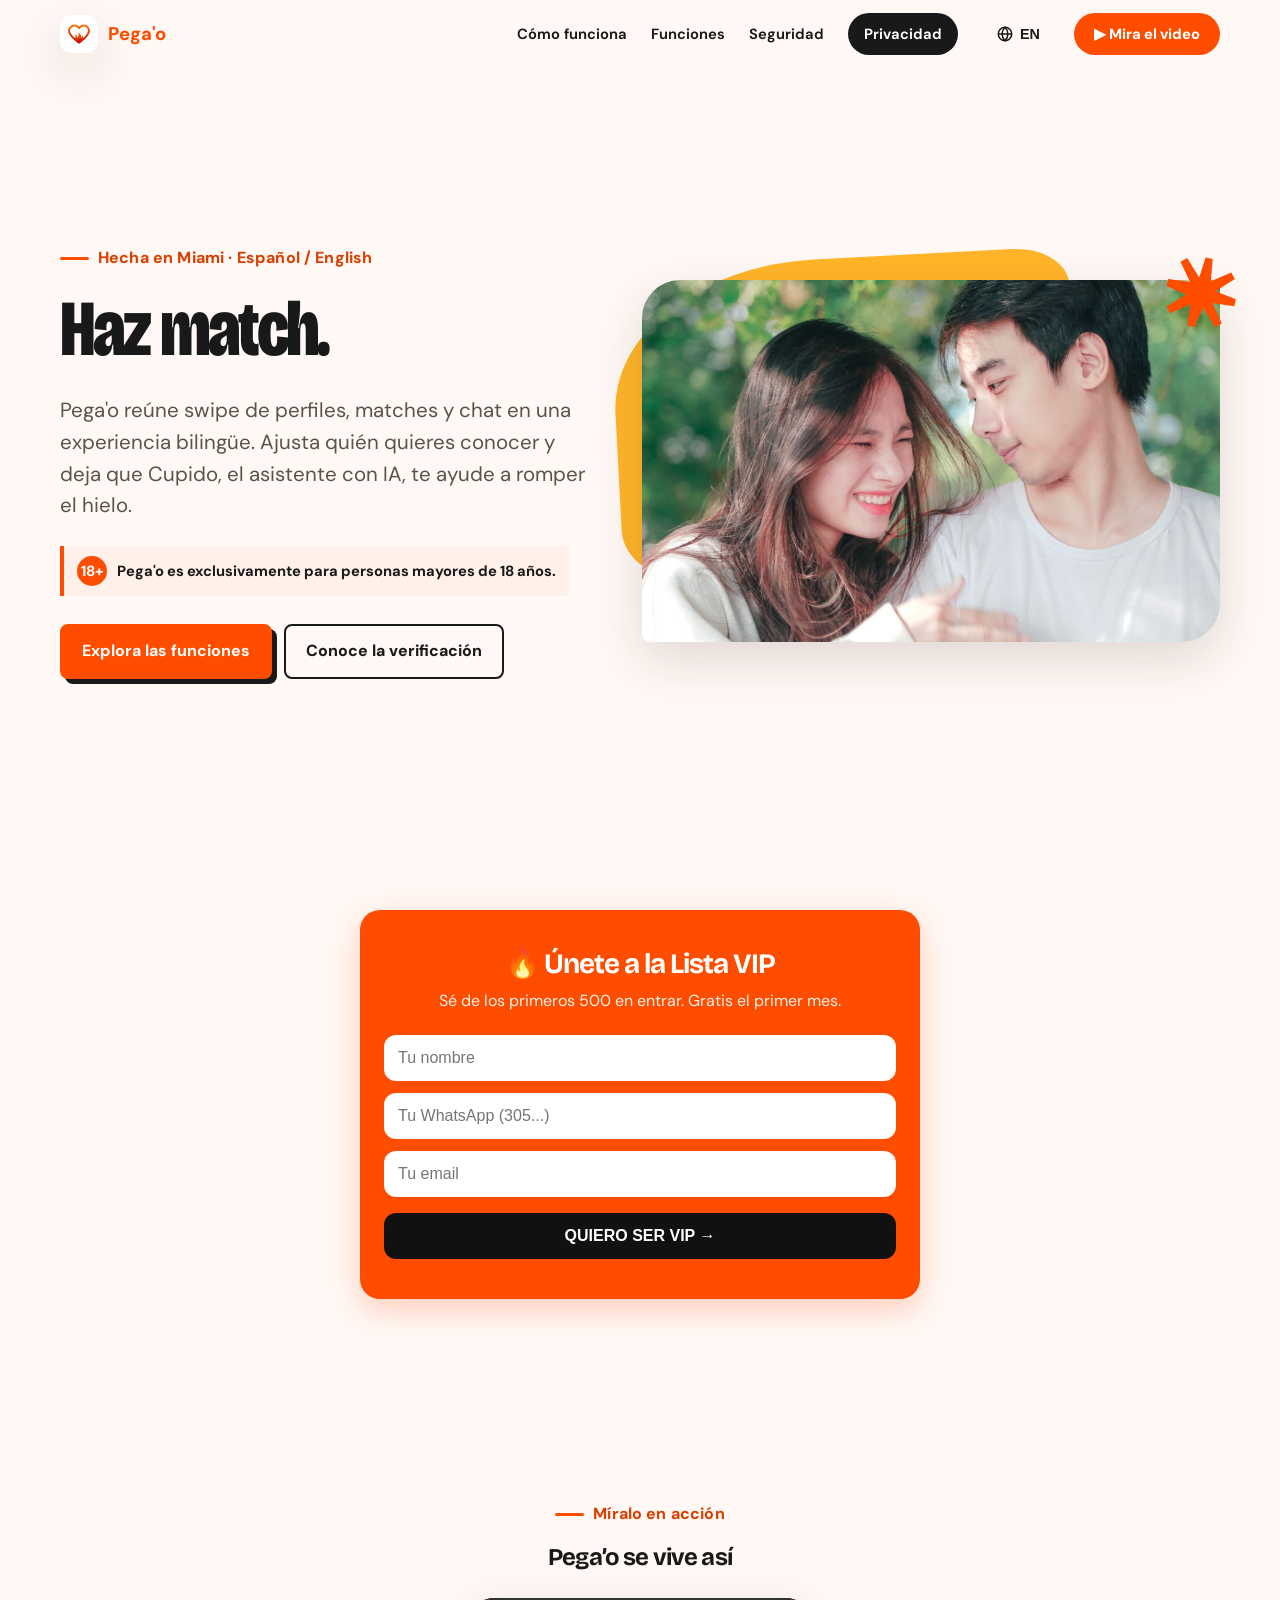
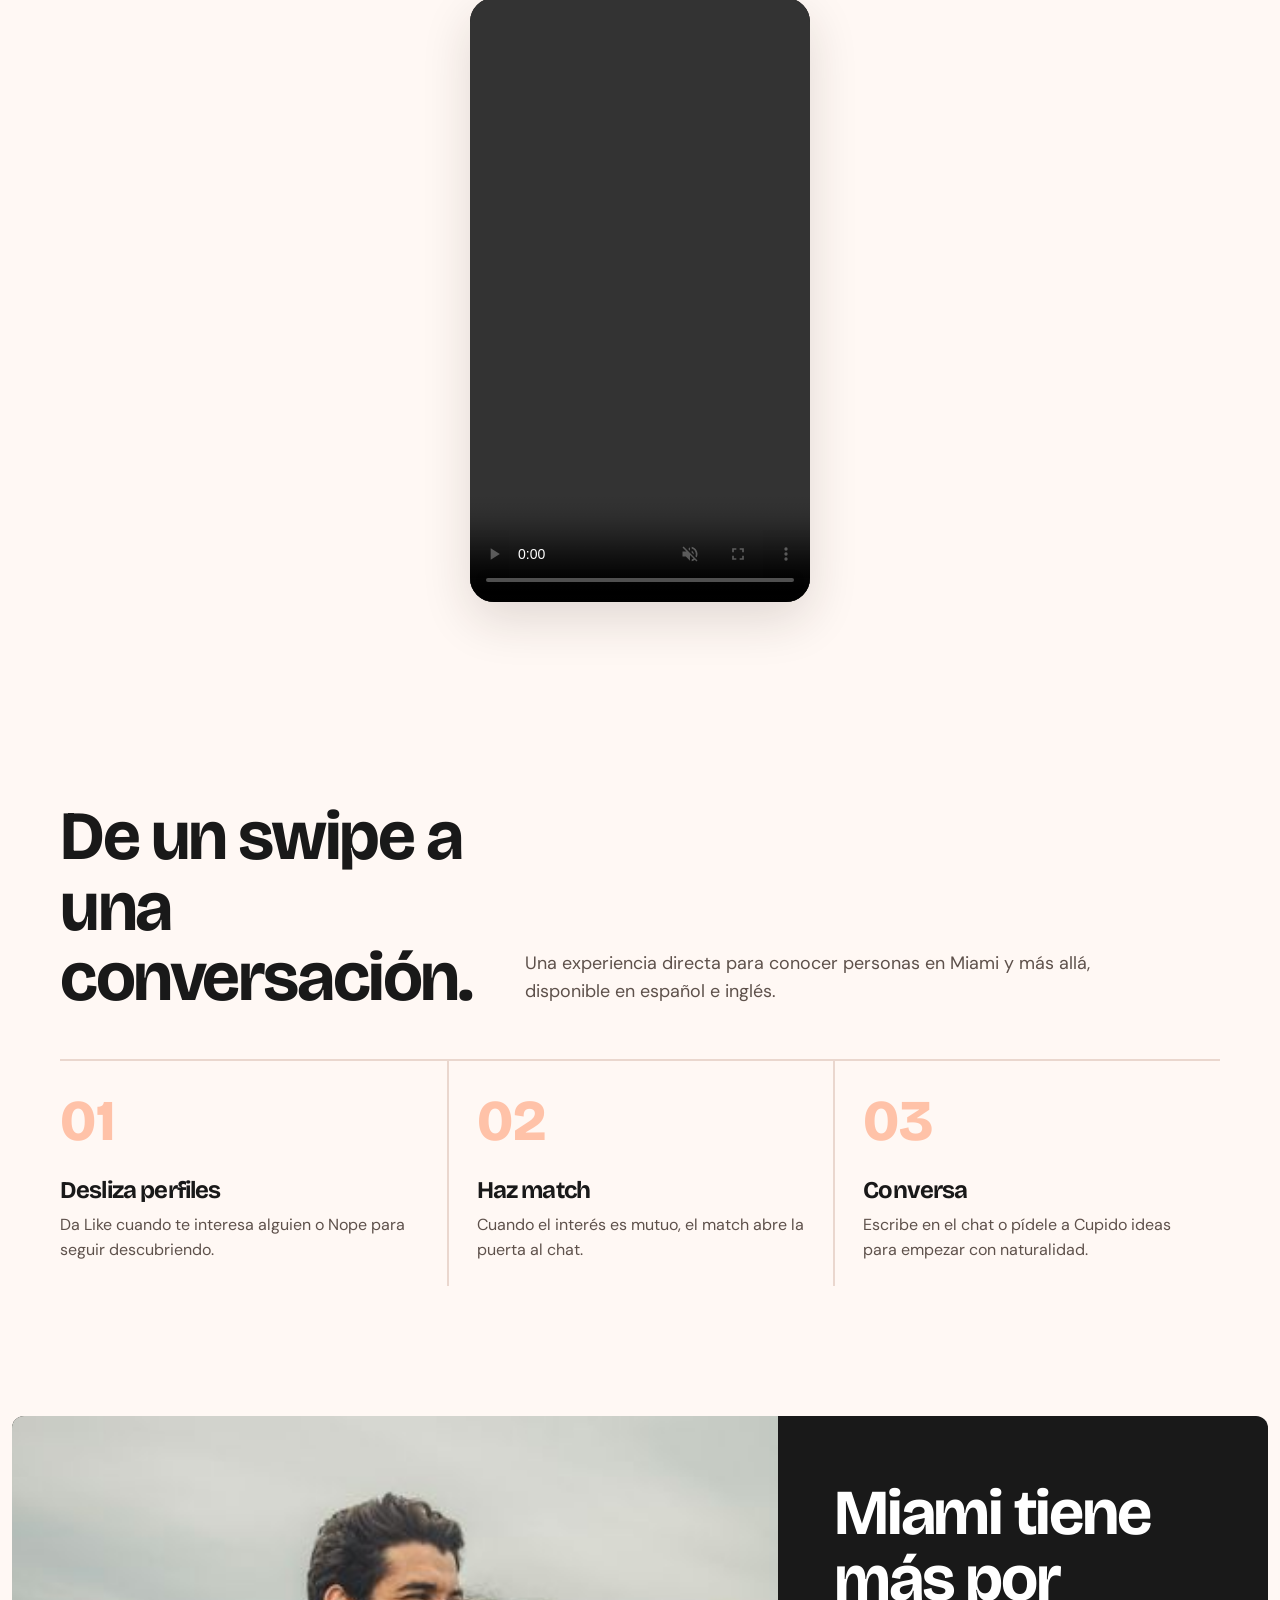
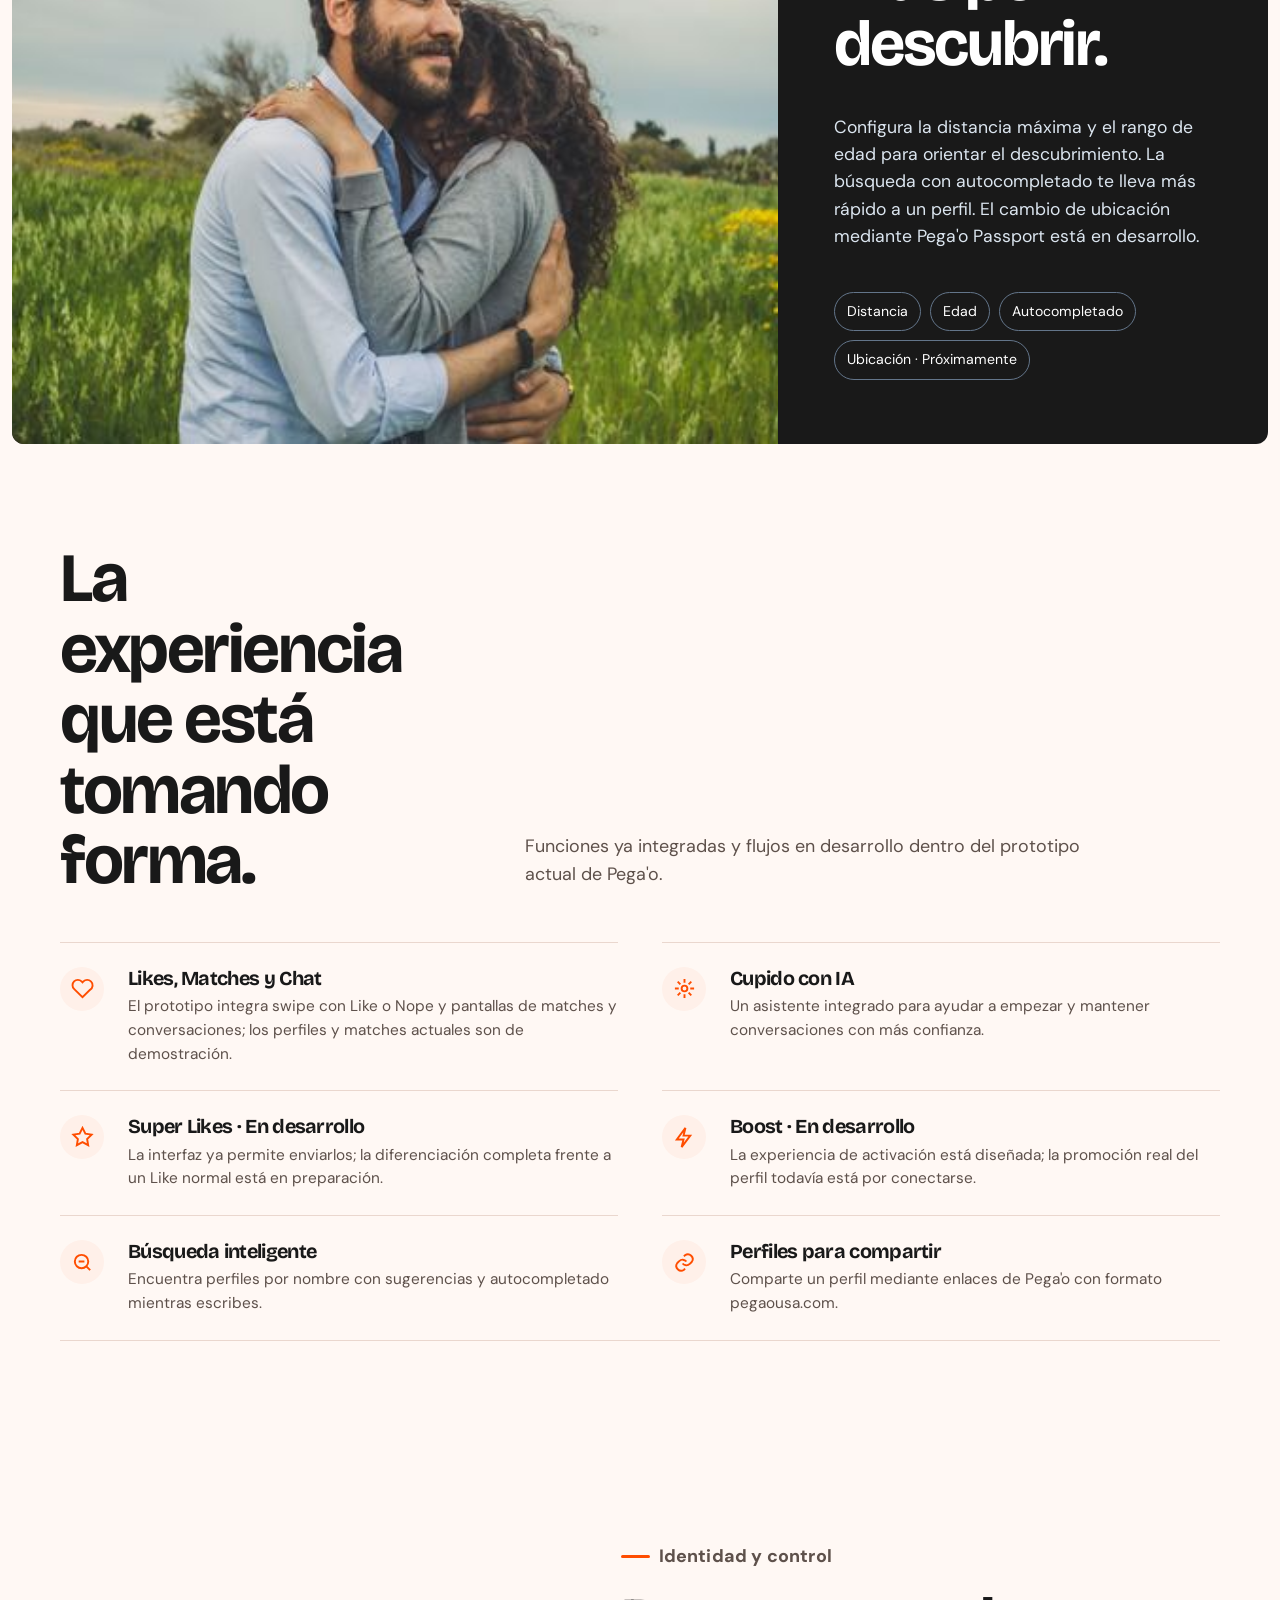
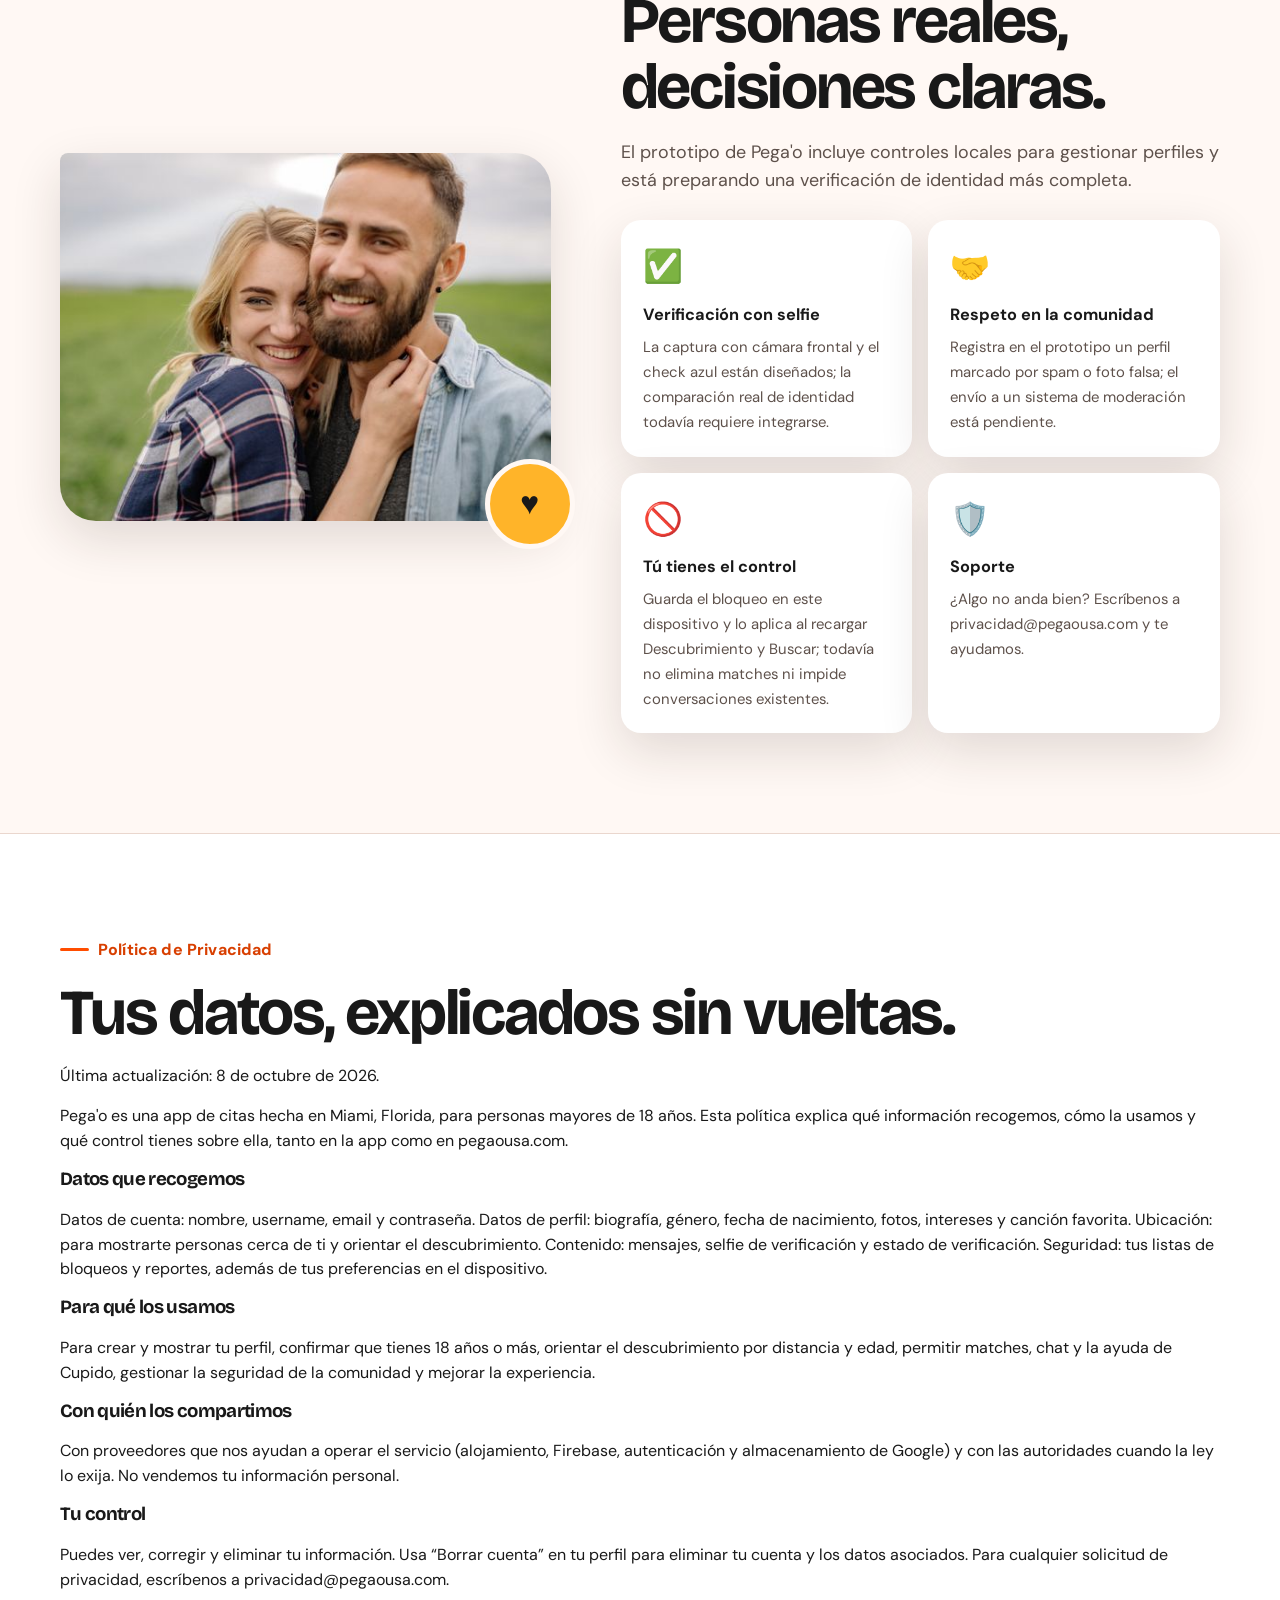
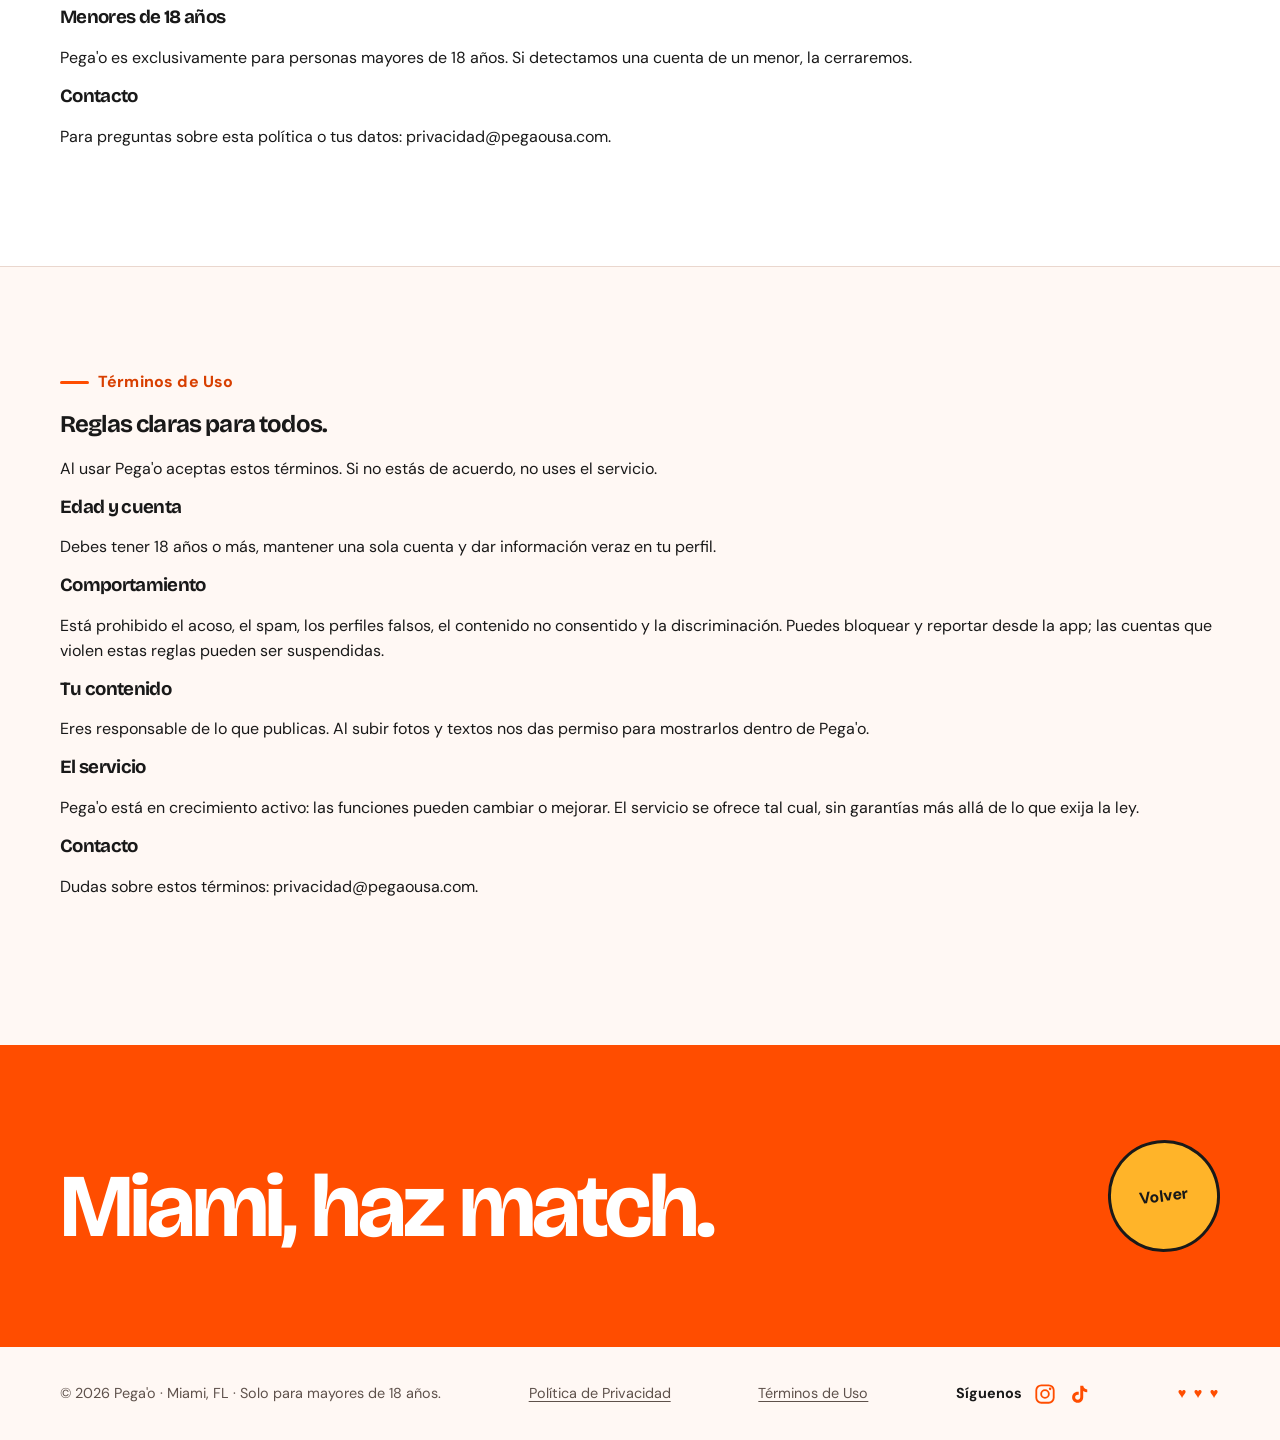
==== index.html @ d7c7a283 "Add files via upload" ====
<!doctype html>
<html lang="es">
<head>
  <meta charset="utf-8" />
  <meta name="viewport" content="width=device-width, initial-scale=1, viewport-fit=cover" />
  <meta name="color-scheme" content="light dark" />
  <meta name="theme-color" content="#FF4D00" />
  <link rel="icon" href="data:," />
  <title>Pega'o — Conecta en Miami</title>
  <link rel="preconnect" href="https://fonts.googleapis.com">
  <link rel="preconnect" href="https://fonts.gstatic.com" crossorigin>
  <link href="https://fonts.googleapis.com/css2?family=Bricolage+Grotesque:opsz,wdth,wght@12..96,75..100,400..800&family=DM+Sans:opsz,wght@9..40,400..700&display=swap" rel="stylesheet">
  <style>
    :root {
      color-scheme: light dark;
      --bg: #fff8f4;
      --surface: #ffffff;
      --ink: #191919;
      --muted: #5e514b;
      --coral: #FF4D00;
      --coral-dark: #d83f00;
      --rose: #ffc2a8;
      --sun: #ffb429;
      --navy: #191919;
      --line: #ead7ce;
      --soft-orange: #fff0e9;
      --blue: #2378e8;
      --shadow: 0 18px 50px rgba(42, 28, 20, .14);
    }
    @media (prefers-color-scheme: dark) {
      :root {
        --bg: #16110f;
        --surface: #211a17;
        --ink: #fff8f4;
        --muted: #d6c3ba;
        --coral: #ff5c16;
        --coral-dark: #ff824d;
        --rose: #7b3c24;
        --sun: #ffc04b;
        --navy: #0e0b0a;
        --line: #49362f;
        --soft-orange: #2b1b15;
        --blue: #63a5ff;
        --shadow: 0 18px 50px rgba(0, 0, 0, .38);
      }
    }
    * { box-sizing: border-box; }
    html { scroll-behavior: smooth; }
    body {
      margin: 0;
      overflow-x: hidden;
      background: var(--bg);
      color: var(--ink);
      font-family: "DM Sans", sans-serif;
      line-height: 1.55;
    }
    a { color: inherit; }
    button, a { -webkit-tap-highlight-color: transparent; }
    .wrap { width: min(1160px, calc(100% - 40px)); margin-inline: auto; }
    .topbar {
      display: flex;
      justify-content: flex-end;
      align-items: center;
      min-height: 68px;
      gap: 24px;
      font-size: .92rem;
      font-weight: 650;
    }
    .topbar a { text-decoration: none; }
    .topbar a:hover { color: var(--coral); }
    .nav-cta { padding: 10px 16px; background: var(--navy); color: white !important; border-radius: 999px; }
    .hero {
      display: grid;
      grid-template-columns: minmax(0, .96fr) minmax(0, 1.04fr);
      gap: 48px;
      align-items: center;
      min-height: calc(100vh - 68px);
      padding: 42px 0 88px;
    }
    .hero-copy { position: relative; z-index: 2; }
    .kicker {
      display: inline-flex;
      align-items: center;
      gap: 9px;
      color: var(--coral-dark);
      font-weight: 750;
      letter-spacing: .01em;
      margin: 0 0 18px;
    }
    .kicker::before { content: ""; width: 29px; height: 3px; border-radius: 3px; background: var(--coral); }
    h1, h2, h3 { font-family: "Bricolage Grotesque", sans-serif; letter-spacing: -.035em; line-height: 1.02; margin-top: 0; }
    h1 { font-size: clamp(3.2rem, 6.2vw, 5.9rem); max-width: 760px; margin-bottom: 25px; font-weight: 800; font-stretch: 75%; }
    h1 span { color: var(--coral); position: relative; white-space: nowrap; }
    h1 span::after { content: ""; position: absolute; left: 2%; right: 2%; bottom: -.05em; height: .12em; background: var(--sun); transform: rotate(-2deg); z-index: -1; }
    .lead { font-size: clamp(1.08rem, 1.8vw, 1.28rem); color: var(--muted); max-width: 570px; margin: 0 0 24px; }
    .age-note { display: inline-flex; align-items: center; gap: 10px; margin: 0 0 28px; padding: 10px 13px; background: var(--soft-orange); border-left: 4px solid var(--coral); font-weight: 700; font-size: .92rem; }
    .age-mark { display: grid; place-items: center; width: 30px; height: 30px; flex: 0 0 auto; border-radius: 50%; background: var(--coral); color: #fff; font-weight: 800; }
    .actions { display: flex; flex-wrap: wrap; gap: 12px; align-items: center; }
    .button {
      min-height: 50px;
      display: inline-flex;
      align-items: center;
      justify-content: center;
      gap: 10px;
      padding: 13px 20px;
      border-radius: 8px;
      font-weight: 750;
      text-decoration: none;
      border: 2px solid var(--ink);
      transition: transform .18s ease, background-color .18s ease;
    }
    .button.primary { background: var(--coral); color: #fff; border-color: var(--coral); box-shadow: 5px 5px 0 var(--ink); }
    .button.secondary { background: transparent; }
    .button:hover { transform: translate(-2px, -2px); }
    .hero-art { position: relative; }
    .hero-art::before { content: ""; position: absolute; inset: -22px 25% 18% -26px; background: var(--sun); border-radius: 45% 12% 42% 18%; transform: rotate(-3deg); }
    .hero-art img { position: relative; width: 100%; aspect-ratio: 16/10; object-fit: cover; display: block; border-radius: 38px 8px 38px 8px; box-shadow: var(--shadow); }
    .spark { position: absolute; z-index: 3; width: 72px; height: 72px; right: -18px; top: -24px; color: var(--coral); transform: rotate(12deg); }
    .section { padding: 100px 0; }
    .section-head { display: grid; grid-template-columns: .75fr 1.25fr; gap: 48px; margin-bottom: 45px; align-items: end; }
    .section-head h2 { font-size: clamp(2.5rem, 5.4vw, 5.1rem); margin: 0; }
    .section-head p { color: var(--muted); max-width: 580px; font-size: 1.12rem; margin: 0 0 8px; }
    .steps { display: grid; grid-template-columns: repeat(3, 1fr); border-top: 2px solid var(--line); }
    .step { padding: 32px 28px 24px 0; position: relative; }
    .step + .step { border-left: 2px solid var(--line); padding-left: 28px; }
    .num { font: 800 3.6rem/1 "Bricolage Grotesque", sans-serif; color: var(--rose); display: block; margin-bottom: 28px; }
    .step h3 { font-size: 1.5rem; margin-bottom: 10px; }
    .step p { color: var(--muted); margin: 0; }
    .feature-list { display: grid; grid-template-columns: repeat(2, 1fr); gap: 0 44px; border-bottom: 1px solid var(--line); }
    .feature { display: grid; grid-template-columns: 52px 1fr; gap: 16px; padding: 24px 0; border-top: 1px solid var(--line); }
    .feature-icon { width: 44px; height: 44px; display: grid; place-items: center; border-radius: 50%; background: var(--soft-orange); color: var(--coral); }
    .feature-icon svg { width: 23px; height: 23px; }
    .feature h3 { font-size: 1.24rem; margin: 2px 0 6px; }
    .feature p { color: var(--muted); margin: 0; font-size: .96rem; }
    .picture-break { width: min(1280px, calc(100% - 24px)); margin: 30px auto 0; display: grid; grid-template-columns: 1.22fr .78fr; min-height: 520px; background: var(--navy); color: #fff; border-radius: 12px; overflow: hidden; }
    .picture-break img { width: 100%; height: 100%; min-height: 520px; object-fit: cover; }
    .picture-copy { padding: 64px 56px; display: flex; flex-direction: column; justify-content: center; }
    .picture-copy h2 { font-size: clamp(2.6rem, 5vw, 4.8rem); margin-bottom: 20px; }
    .picture-copy p { color: #dbe5ef; font-size: 1.1rem; }
    .pill-row { display: flex; flex-wrap: wrap; gap: 9px; margin-top: 24px; }
    .pill { padding: 8px 12px; border: 1px solid #63758a; border-radius: 999px; font-size: .88rem; }
    .safe-grid { display: grid; grid-template-columns: .9fr 1.1fr; gap: 70px; align-items: center; }
    .safe-image { position: relative; }
    .safe-image img { display: block; width: 100%; aspect-ratio: 4/3; object-fit: cover; border-radius: 8px 36px 8px 36px; box-shadow: var(--shadow); }
    .safe-image::after { content: "♥"; position: absolute; right: -24px; bottom: -28px; width: 80px; height: 80px; display: grid; place-items: center; border-radius: 50%; background: var(--sun); color: var(--navy); font-size: 2rem; border: 5px solid var(--bg); }
    .safe-copy h2 { font-size: clamp(2.5rem, 5vw, 4.8rem); margin-bottom: 20px; }
    .safe-copy > p { color: var(--muted); font-size: 1.12rem; }
    .principles { margin-top: 28px; }
    .principle { display: grid; grid-template-columns: 42px 1fr; gap: 14px; padding: 17px 0; border-top: 1px solid var(--line); }
    .principle svg { width: 28px; color: var(--coral); }
    .principle strong { display: block; margin-bottom: 3px; }
    .principle span { color: var(--muted); font-size: .95rem; }
    .privacy { background: var(--surface); border-top: 1px solid var(--line); border-bottom: 1px solid var(--line); }
    .privacy-layout { display: grid; grid-template-columns: .72fr 1.28fr; gap: 64px; align-items: start; }
    .privacy h2 { font-size: clamp(2.5rem, 5vw, 4.8rem); margin-bottom: 18px; }
    .privacy-intro { color: var(--muted); font-size: 1.08rem; margin: 0; }
    .privacy-points { display: grid; gap: 0; }
    .privacy-point { padding: 22px 0; border-top: 1px solid var(--line); }
    .privacy-point:first-child { border-top: 0; padding-top: 4px; }
    .privacy-point h3 { font-size: 1.2rem; margin-bottom: 7px; }
    .privacy-point p { color: var(--muted); margin: 0; }
    .privacy-contact { display: inline-block; margin-top: 8px; color: var(--coral-dark); font-weight: 750; }
    .manifesto { background: var(--coral); color: #fff; padding: 95px 0; margin-top: 30px; }
    .manifesto-inner { display: grid; grid-template-columns: 1fr auto; gap: 40px; align-items: end; }
    .manifesto h2 { font-size: clamp(3rem, 7vw, 7rem); max-width: 920px; margin: 0; }
    .round-link { width: 112px; height: 112px; border-radius: 50%; display: grid; place-items: center; background: var(--sun); color: var(--navy); text-decoration: none; font-weight: 800; text-align: center; transform: rotate(-7deg); border: 3px solid var(--navy); transition: transform .2s ease; }
    .round-link:hover { transform: rotate(0deg); }
    footer { padding: 35px 0; }
    .footer-inner { display: flex; justify-content: space-between; gap: 20px; align-items: center; color: var(--muted); font-size: .9rem; }
    .footer-inner a { text-decoration-thickness: 1px; text-underline-offset: 3px; }
    .heartline { color: var(--coral); letter-spacing: .12em; }
    :focus-visible { outline: 3px solid var(--sun); outline-offset: 4px; }
    @media (max-width: 820px) {
      .topbar a:not(.nav-cta):not(.top-cta) { display: none; }
      .hero { grid-template-columns: 1fr; gap: 50px; min-height: auto; padding-top: 38px; }
      .hero-art { width: calc(100% + 20px); margin-left: -10px; }
      .section-head, .safe-grid, .privacy-layout { grid-template-columns: 1fr; gap: 28px; }
      .steps { grid-template-columns: 1fr; }
      .feature-list { grid-template-columns: 1fr; }
      .step { padding: 28px 0; display: grid; grid-template-columns: 70px 1fr; gap: 15px; }
      .step + .step { border-left: 0; border-top: 2px solid var(--line); padding-left: 0; }
      .num { margin: 0; font-size: 2.8rem; }
      .picture-break { grid-template-columns: 1fr; }
      .picture-break img { min-height: 330px; }
      .picture-copy { padding: 45px 28px; }
      .manifesto-inner { grid-template-columns: 1fr; }
      .round-link { width: 100px; height: 100px; }
    }
    @media (max-width: 520px) {
      .wrap { width: min(100% - 28px, 1160px); }
      .topbar { min-height: 58px; }
      h1 { font-size: clamp(3rem, 16vw, 4.7rem); }
      .hero { padding-bottom: 58px; }
      .hero-art img { border-radius: 24px 6px 24px 6px; }
      .button { width: 100%; }
      .section { padding: 74px 0; }
      .section-head { margin-bottom: 24px; }
      .step { grid-template-columns: 58px 1fr; }
      .picture-break { width: 100%; border-radius: 0; }
      .picture-break img { min-height: 280px; }
      .safe-grid { gap: 48px; }
      .safe-image::after { right: -5px; width: 66px; height: 66px; }
      .manifesto { padding: 70px 0; }
      .footer-inner { flex-direction: column; align-items: flex-start; }
    }
    @media (prefers-reduced-motion: reduce) {
      html { scroll-behavior: auto; }
      * { transition: none !important; }
    }
  
    .brand { margin-right: auto; display: inline-flex; align-items: center; gap: 10px; font-size: 1.15rem; font-weight: 800; color: var(--coral); }
    .brand img { width: 38px; height: 38px; border-radius: 12px; object-fit: cover; box-shadow: var(--shadow); }
    .lang-toggle { display: inline-flex; align-items: center; gap: 6px; margin-left: 4px; padding: 8px 10px; border: none; background: transparent; color: var(--ink); font-weight: 700; font-size: .9rem; border-radius: 999px; cursor: pointer; }
    .lang-toggle:hover { color: var(--coral); }
.social { display: inline-flex; align-items: center; gap: 12px; }.social span { font-weight: 700; color: var(--ink); }.social a { display: inline-flex; color: var(--coral); }.social a:hover { color: var(--navy); }.video-section { text-align: center; }.video-frame { max-width: 340px; margin: 28px auto 0; border-radius: 24px; overflow: hidden; box-shadow: var(--shadow); }.video-frame video { width: 100%; display: block; aspect-ratio: 9/16; background: #000; }.pillars { display: grid; grid-template-columns: repeat(auto-fit, minmax(220px, 1fr)); gap: 16px; margin-top: 26px; }.pillar-card { background: #fff; border-radius: 20px; padding: 22px; box-shadow: var(--shadow); }.pillar-card .pillar-icon { font-size: 2rem; margin-bottom: 10px; }.pillar-card strong { display: block; margin-bottom: 8px; font-size: 1.02rem; }.pillar-card span { color: var(--muted); font-size: .93rem; line-height: 1.55; }.top-cta { padding: 10px 20px; background: var(--coral); color: #fff !important; border-radius: 999px; font-weight: 800; }.top-cta:hover { filter: brightness(1.08); color: #fff !important; }</style>
</head>
<body>
  <header class="wrap topbar" aria-label="Navegación principal" data-aria-en="Main navigation"><a class="brand" href="#top"><img src="[data-uri]" alt="Logo de Pega'o" data-alt-en="Pega'o logo"><span>Pega'o</span></a><a href="#como" data-i18n="k0">Cómo funciona</a><a href="#funciones" data-i18n="k1">Funciones</a><a href="#seguridad" data-i18n="k2">Seguridad</a><a class="nav-cta" href="#privacidad" data-i18n="k3">Privacidad</a><button id="lang-toggle" class="lang-toggle" type="button" aria-label="Switch to English"><svg viewBox="0 0 24 24" width="18" height="18" fill="none" stroke="currentColor" stroke-width="2" aria-hidden="true"><circle cx="12" cy="12" r="9"/><path d="M3 12h18M12 3c2.5 2.6 3.9 5.7 3.9 9s-1.4 6.4-3.9 9c-2.5-2.6-3.9-5.7-3.9-9S9.5 5.6 12 3Z"/></svg><span id="lang-label">EN</span></button>
    <a class="top-cta" href="#video" data-i18n="kTopCta">▶ Mira el video</a>
  </header>

  <main id="contenido">
    <section class="wrap hero" aria-labelledby="hero-title">
      <div class="hero-copy">
        <p class="kicker" data-i18n="k4">Hecha en Miami · Español / English</p>
        <h1 id="hero-title" data-i18n="k5">Haz match.<br><span data-i18n="k6">Ponte pegao.</span></h1>
        <p class="lead" data-i18n="k7">Pega'o reúne swipe de perfiles, matches y chat en una experiencia bilingüe. Ajusta quién quieres conocer y deja que Cupido, el asistente con IA, te ayude a romper el hielo.</p>
        <div class="age-note" role="note" aria-label="Aviso de edad" data-aria-en="Age notice"><span class="age-mark">18+</span><span data-i18n="k8">Pega'o es exclusivamente para personas mayores de 18 años.</span></div>
        <div class="actions">
          <a class="button primary" href="#funciones" data-i18n="k9">Explora las funciones <span aria-hidden="true">↓</span></a>
          <a class="button secondary" href="#seguridad" data-i18n="k10">Conoce la verificación</a>
        </div>
      </div>
      <div class="hero-art">
        <svg class="spark" viewbox="0 0 100 100" aria-hidden="true"><path fill="currentColor" d="M45 2h10l4 31 25-18 7 8-23 22 30 5v10l-31 2 19 25-8 7-22-23-6 29H40l-2-30-25 18-7-8 23-22-29-6V42l31-2L12 15l8-7 22 23z"/></svg>
        <img src="[data-uri]" alt="Pareja sonriendo en Miami — Pega'o" data-alt-en="Smiling couple in Miami — Pega'o"/>
      </div>
    </section>

    
<section class="wrap section" id="vip" aria-labelledby="vip-title" style="padding-top:10px">
      <div style="background:#FF4D00;border-radius:20px;text-align:center;padding:40px 24px;max-width:560px;margin:0 auto;box-shadow:0 10px 30px rgba(255,77,0,.25)">
        <h2 id="vip-title" data-i18n="kVipT" style="color:#fff;font-size:28px;margin:0 0 10px">🔥 Únete a la Lista VIP</h2>
        <p data-i18n="kVipSub" style="color:#fff;opacity:.92;margin:0 0 22px">Sé de los primeros 500 en entrar. Gratis el primer mes.</p>
        <form id="form-pegao" style="margin:0">
          <input type="text" name="nombre" required data-i18n-ph="kVipName" placeholder="Tu nombre" aria-label="Nombre" style="width:100%;padding:14px;border-radius:12px;border:none;margin-bottom:12px;font-size:16px;box-sizing:border-box">
          <input type="tel" name="whatsapp" required data-i18n-ph="kVipWa" placeholder="Tu WhatsApp (305...)" aria-label="WhatsApp" style="width:100%;padding:14px;border-radius:12px;border:none;margin-bottom:12px;font-size:16px;box-sizing:border-box">
          <input type="email" name="email" data-i18n-ph="kVipEmail" placeholder="Tu email" aria-label="Email" style="width:100%;padding:14px;border-radius:12px;border:none;margin-bottom:16px;font-size:16px;box-sizing:border-box">
          <button type="submit" data-i18n="kVipBtn" style="width:100%;padding:14px;background:#111;color:#fff;border:none;border-radius:12px;font-weight:800;font-size:16px;cursor:pointer">QUIERO SER VIP →</button>
        </form>
        <p id="vip-ok" data-i18n="kVipOk" style="display:none;color:#fff;margin:15px 0 0;font-weight:700">¡Bienvenido a la familia Pega'o! Te avisamos por WhatsApp el día del lanzamiento.</p>
      </div>
    </section>
    <script>
    (function(){
      var VIP_SCRIPT_URL = 'https://script.google.com/macros/s/AKfycbwBrbxMRxuEqhYoZ3ISibOrd0f2y1lQc5zOKkZyZxsk6_CgVcZCe0VS84RTJ5mF9ser/exec';
      var form = document.getElementById('form-pegao');
      if(!form) return;
      form.addEventListener('submit', function(e){
        e.preventDefault();
        if(VIP_SCRIPT_URL.indexOf('PEGA_TU_URL') === 0){ alert('Formulario en configuración — vuelve pronto.'); return; }
        var btn = form.querySelector('button[type=submit]');
        btn.disabled = true;
        fetch(VIP_SCRIPT_URL, { method: 'POST', body: new FormData(form) })
          .then(function(){ form.style.display = 'none'; document.getElementById('vip-ok').style.display = 'block'; })
          .catch(function(){ btn.disabled = false; alert('Hubo un problema, intenta de nuevo.'); });
      });
    })();
    </script>

    <section class="wrap section video-section" id="video" aria-labelledby="video-title">
  <p class="kicker" data-i18n="kVideoK">Míralo en acción</p>
  <h2 id="video-title" data-i18n="kVideoT">Pega’o se vive así</h2>
  <div class="video-frame">
    <video controls muted loop playsinline preload="metadata" aria-label="Video promocional de Pega’o" data-aria-en="Pega’o promo video">
      <source src="pegao-promo.mp4" type="video/mp4">
    </video>
  </div>
</section>
<section class="wrap section" id="como" aria-labelledby="como-title">
      <div class="section-head">
        <h2 id="como-title" data-i18n="k11">De un swipe a una conversación.</h2>
        <p data-i18n="k12">Una experiencia directa para conocer personas en Miami y más allá, disponible en español e inglés.</p>
      </div>
      <div class="steps">
        <article class="step"><span class="num">01</span><div><h3 data-i18n="k13">Desliza perfiles</h3><p data-i18n="k14">Da Like cuando te interesa alguien o Nope para seguir descubriendo.</p></div></article>
        <article class="step"><span class="num">02</span><div><h3 data-i18n="k15">Haz match</h3><p data-i18n="k16">Cuando el interés es mutuo, el match abre la puerta al chat.</p></div></article>
        <article class="step"><span class="num">03</span><div><h3 data-i18n="k17">Conversa</h3><p data-i18n="k18">Escribe en el chat o pídele a Cupido ideas para empezar con naturalidad.</p></div></article>
      </div>
    </section>

    <section class="picture-break" id="idea" aria-labelledby="idea-title">
      <img src="[data-uri]" alt="Pareja abrazándose al aire libre — Pega’o" data-alt-en="Couple embracing outdoors — Pega’o"/>
      <div class="picture-copy">
        <h2 id="idea-title" data-i18n="k19">Miami tiene más por descubrir.</h2>
        <p data-i18n="k20">Configura la distancia máxima y el rango de edad para orientar el descubrimiento. La búsqueda con autocompletado te lleva más rápido a un perfil. El cambio de ubicación mediante Pega'o Passport está en desarrollo.</p>
        <div class="pill-row" aria-label="Ajustes disponibles" data-aria-en="Available settings">
          <span class="pill" data-i18n="k21">Distancia</span><span class="pill" data-i18n="k22">Edad</span><span class="pill" data-i18n="k23">Autocompletado</span><span class="pill" data-i18n="k24">Ubicación · Próximamente</span>
        </div>
      </div>
    </section>

    <section class="wrap section" id="funciones" aria-labelledby="features-title">
      <div class="section-head">
        <h2 id="features-title" data-i18n="k25">La experiencia que está tomando forma.</h2>
        <p data-i18n="k26">Funciones ya integradas y flujos en desarrollo dentro del prototipo actual de Pega'o.</p>
      </div>
      <div class="feature-list">
        <article class="feature">
          <span class="feature-icon" aria-hidden="true"><svg viewbox="0 0 24 24" fill="none" stroke="currentColor" stroke-width="2"><path d="M20.8 4.6a5.5 5.5 0 0 0-7.8 0L12 5.6l-1-1a5.5 5.5 0 0 0-7.8 7.8l1 1L12 21l7.8-7.6a5.5 5.5 0 0 0 1-8.8Z"/></svg></span>
          <div><h3 data-i18n="k27">Likes, Matches y Chat</h3><p data-i18n="k28">El prototipo integra swipe con Like o Nope y pantallas de matches y conversaciones; los perfiles y matches actuales son de demostración.</p></div>
        </article>
        <article class="feature">
          <span class="feature-icon" aria-hidden="true"><svg viewbox="0 0 24 24" fill="none" stroke="currentColor" stroke-width="2"><path d="M12 2v4M12 18v4M4.9 4.9l2.8 2.8M16.3 16.3l2.8 2.8M2 12h4M18 12h4M4.9 19.1l2.8-2.8M16.3 7.7l2.8-2.8"/><circle cx="12" cy="12" r="3"/></svg></span>
          <div><h3 data-i18n="k29">Cupido con IA</h3><p data-i18n="k30">Un asistente integrado para ayudar a empezar y mantener conversaciones con más confianza.</p></div>
        </article>
        <article class="feature">
          <span class="feature-icon" aria-hidden="true"><svg viewbox="0 0 24 24" fill="none" stroke="currentColor" stroke-width="2"><path d="m12 2 3 6 6.5 1-4.7 4.6 1.1 6.4-5.9-3.1L6.1 20l1.1-6.4L2.5 9 9 8l3-6Z"/></svg></span>
          <div><h3 data-i18n="k31">Super Likes · En desarrollo</h3><p data-i18n="k32">La interfaz ya permite enviarlos; la diferenciación completa frente a un Like normal está en preparación.</p></div>
        </article>
        <article class="feature">
          <span class="feature-icon" aria-hidden="true"><svg viewbox="0 0 24 24" fill="none" stroke="currentColor" stroke-width="2"><path d="m13 2-2 8h7L9 22l2-8H4l9-12Z"/></svg></span>
          <div><h3 data-i18n="k33">Boost · En desarrollo</h3><p data-i18n="k34">La experiencia de activación está diseñada; la promoción real del perfil todavía está por conectarse.</p></div>
        </article>
        <article class="feature">
          <span class="feature-icon" aria-hidden="true"><svg viewbox="0 0 24 24" fill="none" stroke="currentColor" stroke-width="2"><circle cx="11" cy="11" r="7"/><path d="m20 20-4-4M8 11h6"/></svg></span>
          <div><h3 data-i18n="k35">Búsqueda inteligente</h3><p data-i18n="k36">Encuentra perfiles por nombre con sugerencias y autocompletado mientras escribes.</p></div>
        </article>
        <article class="feature">
          <span class="feature-icon" aria-hidden="true"><svg viewbox="0 0 24 24" fill="none" stroke="currentColor" stroke-width="2"><path d="M10 13a5 5 0 0 0 7.5.5l2-2a5 5 0 0 0-7-7l-1.1 1.1M14 11a5 5 0 0 0-7.5-.5l-2 2a5 5 0 0 0 7 7l1.1-1.1"/></svg></span>
          <div><h3 data-i18n="k37">Perfiles para compartir</h3><p data-i18n="k38">Comparte un perfil mediante enlaces de Pega'o con formato pegaousa.com.</p></div>
        </article>
      </div>
    </section>

    <section class="wrap section" id="seguridad" aria-labelledby="safe-title">
      <div class="safe-grid">
        <div class="safe-image"><img src="[data-uri]" alt="Pareja sonriendo junta — Pega’o" data-alt-en="Smiling couple together — Pega’o"/></div>
        <div class="safe-copy">
          <p class="kicker" data-i18n="k39">Identidad y control</p>
          <h2 id="safe-title" data-i18n="k40">Personas reales, decisiones claras.</h2>
          <p data-i18n="k41">El prototipo de Pega'o incluye controles locales para gestionar perfiles y está preparando una verificación de identidad más completa.</p>

          <div class="pillars">
            <div class="pillar-card">
              <div class="pillar-icon" aria-hidden="true">✅</div>
              <div><strong data-i18n="k42">Verificación con selfie</strong><span data-i18n="k43"></span></div>
            </div>
            <div class="pillar-card">
              <div class="pillar-icon" aria-hidden="true">🤝</div>
              <div><strong data-i18n="kSafeR">Respeto en la comunidad</strong><span data-i18n="k47"></span></div>
            </div>
            <div class="pillar-card">
              <div class="pillar-icon" aria-hidden="true">🚫</div>
              <div><strong data-i18n="kSafeC">Tú tienes el control</strong><span data-i18n="k45"></span></div>
            </div>
            <div class="pillar-card">
              <div class="pillar-icon" aria-hidden="true">🛡️</div>
              <div><strong data-i18n="kSafeS">Soporte</strong><span data-i18n="kSafeSB"></span></div>
            </div>
          </div>
        </div>
      </div>
    </section>

    <section class="section privacy" id="privacidad" aria-labelledby="privacy-title">
<div class="wrap">
<p class="kicker" data-i18n="privacidad_kicker">Política de Privacidad</p>
<h2 id="privacy-title" data-i18n="privacidad_title">Tus datos, explicados sin vueltas.</h2>
<p data-i18n="privacidad_updated">Última actualización: 8 de octubre de 2026.</p>
<p data-i18n="privacidad_intro">Pega'o es una app de citas hecha en Miami, Florida, para personas mayores de 18 años. Esta política explica qué información recogemos, cómo la usamos y qué control tienes sobre ella, tanto en la app como en pegaousa.com.</p>
<h3 data-i18n="privacidad_h1">Datos que recogemos</h3>
<p data-i18n="privacidad_p1">Datos de cuenta: nombre, username, email y contraseña. Datos de perfil: biografía, género, fecha de nacimiento, fotos, intereses y canción favorita. Ubicación: para mostrarte personas cerca de ti y orientar el descubrimiento. Contenido: mensajes, selfie de verificación y estado de verificación. Seguridad: tus listas de bloqueos y reportes, además de tus preferencias en el dispositivo.</p>
<h3 data-i18n="privacidad_h2">Para qué los usamos</h3>
<p data-i18n="privacidad_p2">Para crear y mostrar tu perfil, confirmar que tienes 18 años o más, orientar el descubrimiento por distancia y edad, permitir matches, chat y la ayuda de Cupido, gestionar la seguridad de la comunidad y mejorar la experiencia.</p>
<h3 data-i18n="privacidad_h3">Con quién los compartimos</h3>
<p data-i18n="privacidad_p3">Con proveedores que nos ayudan a operar el servicio (alojamiento, Firebase, autenticación y almacenamiento de Google) y con las autoridades cuando la ley lo exija. No vendemos tu información personal.</p>
<h3 data-i18n="privacidad_h4">Tu control</h3>
<p data-i18n="privacidad_p4">Puedes ver, corregir y eliminar tu información. Usa “Borrar cuenta” en tu perfil para eliminar tu cuenta y los datos asociados. Para cualquier solicitud de privacidad, escríbenos a privacidad@pegaousa.com.</p>
<h3 data-i18n="privacidad_h5">Menores de 18 años</h3>
<p data-i18n="privacidad_p5">Pega'o es exclusivamente para personas mayores de 18 años. Si detectamos una cuenta de un menor, la cerraremos.</p>
<h3 data-i18n="privacidad_h6">Contacto</h3>
<p data-i18n="privacidad_p6">Para preguntas sobre esta política o tus datos: privacidad@pegaousa.com.</p>
</div>
</section>
<section class="section terms" id="terminos" aria-labelledby="terms-title">
<div class="wrap">
<p class="kicker" data-i18n="terminos_kicker">Términos de Uso</p>
<h2 id="terms-title" data-i18n="terminos_title">Reglas claras para todos.</h2>
<p data-i18n="terminos_intro">Al usar Pega'o aceptas estos términos. Si no estás de acuerdo, no uses el servicio.</p>
<h3 data-i18n="terminos_h1">Edad y cuenta</h3>
<p data-i18n="terminos_p1">Debes tener 18 años o más, mantener una sola cuenta y dar información veraz en tu perfil.</p>
<h3 data-i18n="terminos_h2">Comportamiento</h3>
<p data-i18n="terminos_p2">Está prohibido el acoso, el spam, los perfiles falsos, el contenido no consentido y la discriminación. Puedes bloquear y reportar desde la app; las cuentas que violen estas reglas pueden ser suspendidas.</p>
<h3 data-i18n="terminos_h3">Tu contenido</h3>
<p data-i18n="terminos_p3">Eres responsable de lo que publicas. Al subir fotos y textos nos das permiso para mostrarlos dentro de Pega'o.</p>
<h3 data-i18n="terminos_h4">El servicio</h3>
<p data-i18n="terminos_p4">Pega'o está en crecimiento activo: las funciones pueden cambiar o mejorar. El servicio se ofrece tal cual, sin garantías más allá de lo que exija la ley.</p>
<h3 data-i18n="terminos_h5">Contacto</h3>
<p data-i18n="terminos_p5">Dudas sobre estos términos: privacidad@pegaousa.com.</p>
</div>
</section>

    <section class="manifesto" aria-labelledby="final-title">
      <div class="wrap manifesto-inner">
        <h2 id="final-title" data-i18n="k60">Miami, haz match.<br>Ponte Pega'o.</h2>
        <a class="round-link" href="#contenido" data-i18n="k61">Volver<br>arriba ↑</a>
      </div>
    </section>
  </main>

  <footer>
    <div class="wrap footer-inner">
      <span data-i18n="k62">© 2026 Pega'o · Miami, FL · Solo para mayores de 18 años.</span>
      <a href="#privacidad" data-i18n="k63">Política de Privacidad</a>
      <a href="#terminos" data-i18n="kFootTerms">Términos de Uso</a>
      <div class="social"><span data-i18n="kSocial">Síguenos</span><a href="https://www.instagram.com/pegao.app_/" target="_blank" rel="noopener" aria-label="Instagram de Pega’o" data-aria-en="Pega’o on Instagram"><svg viewBox="0 0 24 24" width="22" height="22" fill="none" stroke="currentColor" stroke-width="2" aria-hidden="true"><rect x="2.5" y="2.5" width="19" height="19" rx="5.5"/><circle cx="12" cy="12" r="4.2"/><circle cx="17.6" cy="6.4" r="1.4" fill="currentColor" stroke="none"/></svg></a><a href="https://www.tiktok.com/@pegao.latinos" target="_blank" rel="noopener" aria-label="TikTok de Pega’o" data-aria-en="Pega’o on TikTok"><svg viewBox="0 0 24 24" width="22" height="22" fill="currentColor" aria-hidden="true"><path d="M16.6 3c.4 2.3 1.9 3.8 4.4 4v3.1c-1.6 0-3-.5-4.4-1.4v6.5c0 3.9-2.6 6.3-6.1 6.3-3.4 0-6-2.6-6-6 0-3.3 2.7-6 6.1-6 .4 0 .8 0 1.1.1v3.3c-.4-.1-.8-.2-1.1-.2-1.6 0-2.8 1.2-2.8 2.8 0 1.6 1.2 2.8 2.8 2.8 1.6 0 2.8-1.2 2.8-2.9V3h3.2z"/></svg></a></div><span class="heartline" aria-label="Hecho con corazón" data-aria-en="Made with heart">♥ ♥ ♥</span>
    </div>
  </footer>

<script>
(function(){
  var STR = {"k0": {"es": "Cómo funciona", "en": "How it works"}, "k1": {"es": "Funciones", "en": "Features"}, "k2": {"es": "Seguridad", "en": "Safety"}, "k3": {"es": "Privacidad", "en": "Privacy"}, "k4": {"es": "Hecha en Miami · Español / English", "en": "Made in Miami · Español / English"}, "k5": {"es": "Haz match.", "en": "Find your match."}, "k6": {"es": "Ponte pegao.", "en": "Get pegao."}, "k7": {"es": "Pega'o reúne swipe de perfiles, matches y chat en una experiencia bilingüe. Ajusta quién quieres conocer y deja que Cupido, el asistente con IA, te ayude a romper el hielo.", "en": "Pega'o brings profile swiping, matches, and chat together in a bilingual experience. Tune who you want to meet and let Cupido, the AI assistant, help you break the ice."}, "k8": {"es": "Pega'o es exclusivamente para personas mayores de 18 años.", "en": "Pega'o is exclusively for people over 18."}, "k9": {"es": "Explora las funciones", "en": "Explore features"}, "k10": {"es": "Conoce la verificación", "en": "See verification"}, "k11": {"es": "De un swipe a una conversación.", "en": "From a swipe to a conversation."}, "k12": {"es": "Una experiencia directa para conocer personas en Miami y más allá, disponible en español e inglés.", "en": "A straightforward experience for meeting people in Miami and beyond, available in Spanish and English."}, "k13": {"es": "Desliza perfiles", "en": "Swipe profiles"}, "k14": {"es": "Da Like cuando te interesa alguien o Nope para seguir descubriendo.", "en": "Like when someone catches your eye, or Nope to keep discovering."}, "k15": {"es": "Haz match", "en": "Match"}, "k16": {"es": "Cuando el interés es mutuo, el match abre la puerta al chat.", "en": "When interest is mutual, the match opens the door to chat."}, "k17": {"es": "Conversa", "en": "Chat"}, "k18": {"es": "Escribe en el chat o pídele a Cupido ideas para empezar con naturalidad.", "en": "Write in the chat or ask Cupido for ideas to start naturally."}, "k19": {"es": "Miami tiene más por descubrir.", "en": "Miami has more to discover."}, "k20": {"es": "Configura la distancia máxima y el rango de edad para orientar el descubrimiento. La búsqueda con autocompletado te lleva más rápido a un perfil. El cambio de ubicación mediante Pega'o Passport está en desarrollo.", "en": "Set the max distance and age range to guide discovery. Search with autocomplete gets you to a profile faster. Location switching via Pega'o Passport is in development."}, "k21": {"es": "Distancia", "en": "Distance"}, "k22": {"es": "Edad", "en": "Age"}, "k23": {"es": "Autocompletado", "en": "Autocomplete"}, "k24": {"es": "Ubicación · Próximamente", "en": "Location · Coming soon"}, "k25": {"es": "La experiencia que está tomando forma.", "en": "The experience taking shape."}, "k26": {"es": "Funciones ya integradas y flujos en desarrollo dentro del prototipo actual de Pega'o.", "en": "Features already integrated and flows in development within the current Pega'o prototype."}, "k27": {"es": "Likes, Matches y Chat", "en": "Likes, Matches & Chat"}, "k28": {"es": "El prototipo integra swipe con Like o Nope y pantallas de matches y conversaciones; los perfiles y matches actuales son de demostración.", "en": "The prototype integrates swipe with Like or Nope plus match and conversation screens; current profiles and matches are for demonstration."}, "k29": {"es": "Cupido con IA", "en": "Cupido AI"}, "k30": {"es": "Un asistente integrado para ayudar a empezar y mantener conversaciones con más confianza.", "en": "A built-in assistant to help start and keep conversations going with more confidence."}, "k31": {"es": "Super Likes · En desarrollo", "en": "Super Likes · In development"}, "k32": {"es": "La interfaz ya permite enviarlos; la diferenciación completa frente a un Like normal está en preparación.", "en": "The interface already lets you send them; full differentiation from a regular Like is in preparation."}, "k33": {"es": "Boost · En desarrollo", "en": "Boost · In development"}, "k34": {"es": "La experiencia de activación está diseñada; la promoción real del perfil todavía está por conectarse.", "en": "The activation experience is designed; real profile promotion is yet to be connected."}, "k35": {"es": "Búsqueda inteligente", "en": "Smart search"}, "k36": {"es": "Encuentra perfiles por nombre con sugerencias y autocompletado mientras escribes.", "en": "Find profiles by name with suggestions and autocomplete as you type."}, "k37": {"es": "Perfiles para compartir", "en": "Shareable profiles"}, "k38": {"es": "Comparte un perfil mediante enlaces de Pega'o con formato pegaousa.com.", "en": "Share a profile via Pega'o links in pegaousa.com format."}, "k39": {"es": "Identidad y control", "en": "Identity & control"}, "k40": {"es": "Personas reales, decisiones claras.", "en": "Real people, clear decisions."}, "k41": {"es": "El prototipo de Pega'o incluye controles locales para gestionar perfiles y está preparando una verificación de identidad más completa.", "en": "The Pega'o prototype includes local controls to manage profiles and is preparing more complete identity verification."}, "k42": {"es": "Verificación con selfie", "en": "Selfie verification"}, "k43": {"es": "La captura con cámara frontal y el check azul están diseñados; la comparación real de identidad todavía requiere integrarse.", "en": "Front-camera capture and the blue check are designed; real identity comparison still needs to be integrated."}, "k44": {"es": "Bloquear usuarios · Control local", "en": "Block users · Local control"}, "k45": {"es": "Guarda el bloqueo en este dispositivo y lo aplica al recargar Descubrimiento y Buscar; todavía no elimina matches ni impide conversaciones existentes.", "en": "Saves the block on this device and applies it when reloading Discover and Search; it doesn't yet remove matches or stop existing conversations."}, "k46": {"es": "Reportar comportamientos · Control local", "en": "Report behavior · Local control"}, "k47": {"es": "Registra en el prototipo un perfil marcado por spam o foto falsa; el envío a un sistema de moderación está pendiente.", "en": "Logs a profile flagged for spam or fake photos in the prototype; submission to a moderation system is pending."}, "k48": {"es": "Política de Privacidad", "en": "Privacy Policy"}, "k49": {"es": "Tus datos, explicados sin vueltas.", "en": "Your data, explained plainly."}, "k50": {"es": "Esta sección resume de forma clara qué información utiliza Pega'o y las opciones que tienes sobre ella.", "en": "This section clearly summarizes what information Pega'o uses and the choices you have about it."}, "k51": {"es": "Datos que recoge la app", "en": "Data the app collects"}, "k52": {"es": "Nombre, username, email, contraseña guardada localmente en el prototipo, biografía, género, fotos, ubicación, fecha de nacimiento, intereses, canción favorita, mensajes, selfie y estado de verificación, además de listas de bloqueos y reportes.", "en": "Name, username, email, password stored locally in the prototype, bio, gender, photos, location, birth date, interests, favorite song, messages, selfie and verification status, plus block and report lists."}, "k53": {"es": "Para qué se usan", "en": "How it's used"}, "k54": {"es": "Para crear y mostrar tu perfil, confirmar que cumples el requisito de edad, orientar el descubrimiento, permitir interacciones y conversaciones, gestionar la seguridad y mejorar la experiencia.", "en": "To create and show your profile, confirm you meet the age requirement, guide discovery, enable interactions and conversations, manage safety, and improve the experience."}, "k55": {"es": "Tu control", "en": "Your control"}, "k56": {"es": "Puedes usar “Borrar cuenta” en tu perfil para limpiar las preferencias guardadas localmente. En el prototipo actual, las fotos copiadas al dispositivo pueden permanecer; el borrado de esos archivos y la eliminación completa en Firebase, Auth y Storage todavía están pendientes de integración.", "en": "You can use “Delete account” in your profile to clear locally stored preferences. In the current prototype, photos copied to the device may remain; deleting those files and full removal in Firebase, Auth, and Storage are still pending integration."}, "k57": {"es": "Preguntas de privacidad", "en": "Privacy questions"}, "k58": {"es": "Para consultas sobre privacidad, ponte en contacto con el equipo de Pega'o usando el canal oficial del proyecto.", "en": "For privacy inquiries, contact the Pega'o team using the project's official channel."}, "k59": {"es": "Contacto: pegaousa.com", "en": "Contact: pegaousa.com"}, "k60": {"es": "Miami, haz match.", "en": "Miami, find your match."}, "k61": {"es": "Volver", "en": "Back"}, "k62": {"es": "© 2026 Pega'o · Miami, FL · Solo para mayores de 18 años.", "en": "© 2026 Pega'o · Miami, FL · For adults 18+ only."}, "k63": {"es": "Política de Privacidad", "en": "Privacy Policy"}, "kSocial": {"es": "Síguenos", "en": "Follow us"}, "kVideoK": {"es": "Míralo en acción", "en": "See it in action"}, "kVideoT": {"es": "Pega’o se vive así", "en": "This is the Pega’o vibe"}, "privacidad_kicker": {"es": "Política de Privacidad", "en": "Privacy Policy"}, "privacidad_title": {"es": "Tus datos, explicados sin vueltas.", "en": "Your data, explained plainly."}, "privacidad_updated": {"es": "Última actualización: 8 de octubre de 2026.", "en": "Last updated: October 8, 2026."}, "privacidad_intro": {"es": "Pega'o es una app de citas hecha en Miami, Florida, para personas mayores de 18 años. Esta política explica qué información recogemos, cómo la usamos y qué control tienes sobre ella, tanto en la app como en pegaousa.com.", "en": "Pega'o is a dating app made in Miami, Florida, for people over 18. This policy explains what information we collect, how we use it, and what control you have over it, both in the app and at pegaousa.com."}, "privacidad_h1": {"es": "Datos que recogemos", "en": "Data we collect"}, "privacidad_p1": {"es": "Datos de cuenta: nombre, username, email y contraseña. Datos de perfil: biografía, género, fecha de nacimiento, fotos, intereses y canción favorita. Ubicación: para mostrarte personas cerca de ti y orientar el descubrimiento. Contenido: mensajes, selfie de verificación y estado de verificación. Seguridad: tus listas de bloqueos y reportes, además de tus preferencias en el dispositivo.", "en": "Account data: name, username, email, and password. Profile data: bio, gender, birth date, photos, interests, and favorite song. Location: to show you people near you and guide discovery. Content: messages, verification selfie, and verification status. Safety: your block and report lists, plus your on-device preferences."}, "privacidad_h2": {"es": "Para qué los usamos", "en": "How we use it"}, "privacidad_p2": {"es": "Para crear y mostrar tu perfil, confirmar que tienes 18 años o más, orientar el descubrimiento por distancia y edad, permitir matches, chat y la ayuda de Cupido, gestionar la seguridad de la comunidad y mejorar la experiencia.", "en": "To create and show your profile, confirm you are 18 or older, guide discovery by distance and age, enable matches, chat, and Cupido's help, manage community safety, and improve the experience."}, "privacidad_h3": {"es": "Con quién los compartimos", "en": "Who we share it with"}, "privacidad_p3": {"es": "Con proveedores que nos ayudan a operar el servicio (alojamiento, Firebase, autenticación y almacenamiento de Google) y con las autoridades cuando la ley lo exija. No vendemos tu información personal.", "en": "With providers that help us run the service (hosting, Google Firebase, authentication, and storage) and with authorities when required by law. We do not sell your personal information."}, "privacidad_h4": {"es": "Tu control", "en": "Your control"}, "privacidad_p4": {"es": "Puedes ver, corregir y eliminar tu información. Usa “Borrar cuenta” en tu perfil para eliminar tu cuenta y los datos asociados. Para cualquier solicitud de privacidad, escríbenos a privacidad@pegaousa.com.", "en": "You can view, correct, and delete your information. Use “Delete account” in your profile to remove your account and associated data. For any privacy request, write to privacidad@pegaousa.com."}, "privacidad_h5": {"es": "Menores de 18 años", "en": "Under 18"}, "privacidad_p5": {"es": "Pega'o es exclusivamente para personas mayores de 18 años. Si detectamos una cuenta de un menor, la cerraremos.", "en": "Pega'o is exclusively for people over 18. If we detect an underage account, we will close it."}, "privacidad_h6": {"es": "Contacto", "en": "Contact"}, "privacidad_p6": {"es": "Para preguntas sobre esta política o tus datos: privacidad@pegaousa.com.", "en": "For questions about this policy or your data: privacidad@pegaousa.com."}, "terminos_kicker": {"es": "Términos de Uso", "en": "Terms of Use"}, "terminos_title": {"es": "Reglas claras para todos.", "en": "Clear rules for everyone."}, "terminos_intro": {"es": "Al usar Pega'o aceptas estos términos. Si no estás de acuerdo, no uses el servicio.", "en": "By using Pega'o you accept these terms. If you do not agree, do not use the service."}, "terminos_h1": {"es": "Edad y cuenta", "en": "Age and account"}, "terminos_p1": {"es": "Debes tener 18 años o más, mantener una sola cuenta y dar información veraz en tu perfil.", "en": "You must be 18 or older, keep a single account, and provide truthful information on your profile."}, "terminos_h2": {"es": "Comportamiento", "en": "Behavior"}, "terminos_p2": {"es": "Está prohibido el acoso, el spam, los perfiles falsos, el contenido no consentido y la discriminación. Puedes bloquear y reportar desde la app; las cuentas que violen estas reglas pueden ser suspendidas.", "en": "Harassment, spam, fake profiles, non-consensual content, and discrimination are prohibited. You can block and report from the app; accounts that break these rules may be suspended."}, "terminos_h3": {"es": "Tu contenido", "en": "Your content"}, "terminos_p3": {"es": "Eres responsable de lo que publicas. Al subir fotos y textos nos das permiso para mostrarlos dentro de Pega'o.", "en": "You are responsible for what you post. By uploading photos and text you give us permission to display them within Pega'o."}, "terminos_h4": {"es": "El servicio", "en": "The service"}, "terminos_p4": {"es": "Pega'o está en crecimiento activo: las funciones pueden cambiar o mejorar. El servicio se ofrece tal cual, sin garantías más allá de lo que exija la ley.", "en": "Pega'o is actively growing: features may change or improve. The service is provided as is, without warranties beyond what the law requires."}, "terminos_h5": {"es": "Contacto", "en": "Contact"}, "terminos_p5": {"es": "Dudas sobre estos términos: privacidad@pegaousa.com.", "en": "Questions about these terms: privacidad@pegaousa.com."}, "kFootTerms": {"es": "Términos de Uso", "en": "Terms of Use"}, "kSafeR": {"es": "Respeto en la comunidad", "en": "Community respect"}, "kSafeC": {"es": "Tú tienes el control", "en": "You are in control"}, "kSafeS": {"es": "Soporte", "en": "Support"}, "kSafeSB": {"es": "¿Algo no anda bien? Escríbenos a privacidad@pegaousa.com y te ayudamos.", "en": "Something not right? Write to privacidad@pegaousa.com and we will help."}, "kTopCta": {"es": "▶ Mira el video", "en": "▶ Watch the video"}, "kVipT": {"es": "🔥 Únete a la Lista VIP", "en": "🔥 Join the VIP List"}, "kVipSub": {"es": "Sé de los primeros 500 en entrar. Gratis el primer mes.", "en": "Be among the first 500 in. First month free."}, "kVipName": {"es": "Tu nombre", "en": "Your name"}, "kVipWa": {"es": "Tu WhatsApp (305...)", "en": "Your WhatsApp (305...)"}, "kVipEmail": {"es": "Tu email", "en": "Your email"}, "kVipBtn": {"es": "QUIERO SER VIP →", "en": "I WANT TO BE VIP →"}, "kVipOk": {"es": "¡Bienvenido a la familia Pega'o! Te avisamos por WhatsApp el día del lanzamiento. 🇨🇺🇵🇷", "en": "Welcome to the Pega'o family! We'll message you on WhatsApp on launch day. 🇨🇺🇵🇷"}};
  var TITLE = {es: "Pega'o \u2014 Conecta en Miami", en: "Pega'o — Connect in Miami"};
  function setLang(lang){
    document.documentElement.lang = lang;
    try{ localStorage.setItem('pegao-lang', lang); }catch(e){}
    document.querySelectorAll('[data-i18n]').forEach(function(el){
      var v = STR[el.getAttribute('data-i18n')];
      if(v) el.textContent = v[lang];
    });
    document.querySelectorAll('[data-i18n-ph]').forEach(function(el){
      var v = STR[el.getAttribute('data-i18n-ph')];
      if(v) el.placeholder = v[lang];
    });
    document.querySelectorAll('[data-alt-en]').forEach(function(el){
      var en = el.getAttribute('data-alt-en');
      if(!el.getAttribute('data-alt-es')) el.setAttribute('data-alt-es', el.alt);
      el.alt = (lang === 'en') ? en : el.getAttribute('data-alt-es');
    });
    document.querySelectorAll('[data-aria-en]').forEach(function(el){
      var en = el.getAttribute('data-aria-en');
      if(!el.getAttribute('data-aria-es')) el.setAttribute('data-aria-es', el.getAttribute('aria-label'));
      el.setAttribute('aria-label', (lang === 'en') ? en : el.getAttribute('data-aria-es'));
    });
    document.title = TITLE[lang];
    var lbl = document.getElementById('lang-label');
    var btn = document.getElementById('lang-toggle');
    if(lbl){ lbl.textContent = (lang === 'es') ? 'EN' : 'ES'; }
    if(btn){ btn.setAttribute('aria-label', (lang === 'es') ? 'Switch to English' : 'Cambiar a espa\u00f1ol'); }
  }
  var init = 'es';
  try{ init = localStorage.getItem('pegao-lang') || 'es'; }catch(e){}
  if(init !== 'es' && init !== 'en') init = 'es';
  document.getElementById('lang-toggle').addEventListener('click', function(){
    var cur = document.documentElement.lang === 'en' ? 'en' : 'es';
    setLang(cur === 'es' ? 'en' : 'es');
  });
  if(init === 'en') setLang('en'); else setLang('es');
})();
</script>
</body>
</html>
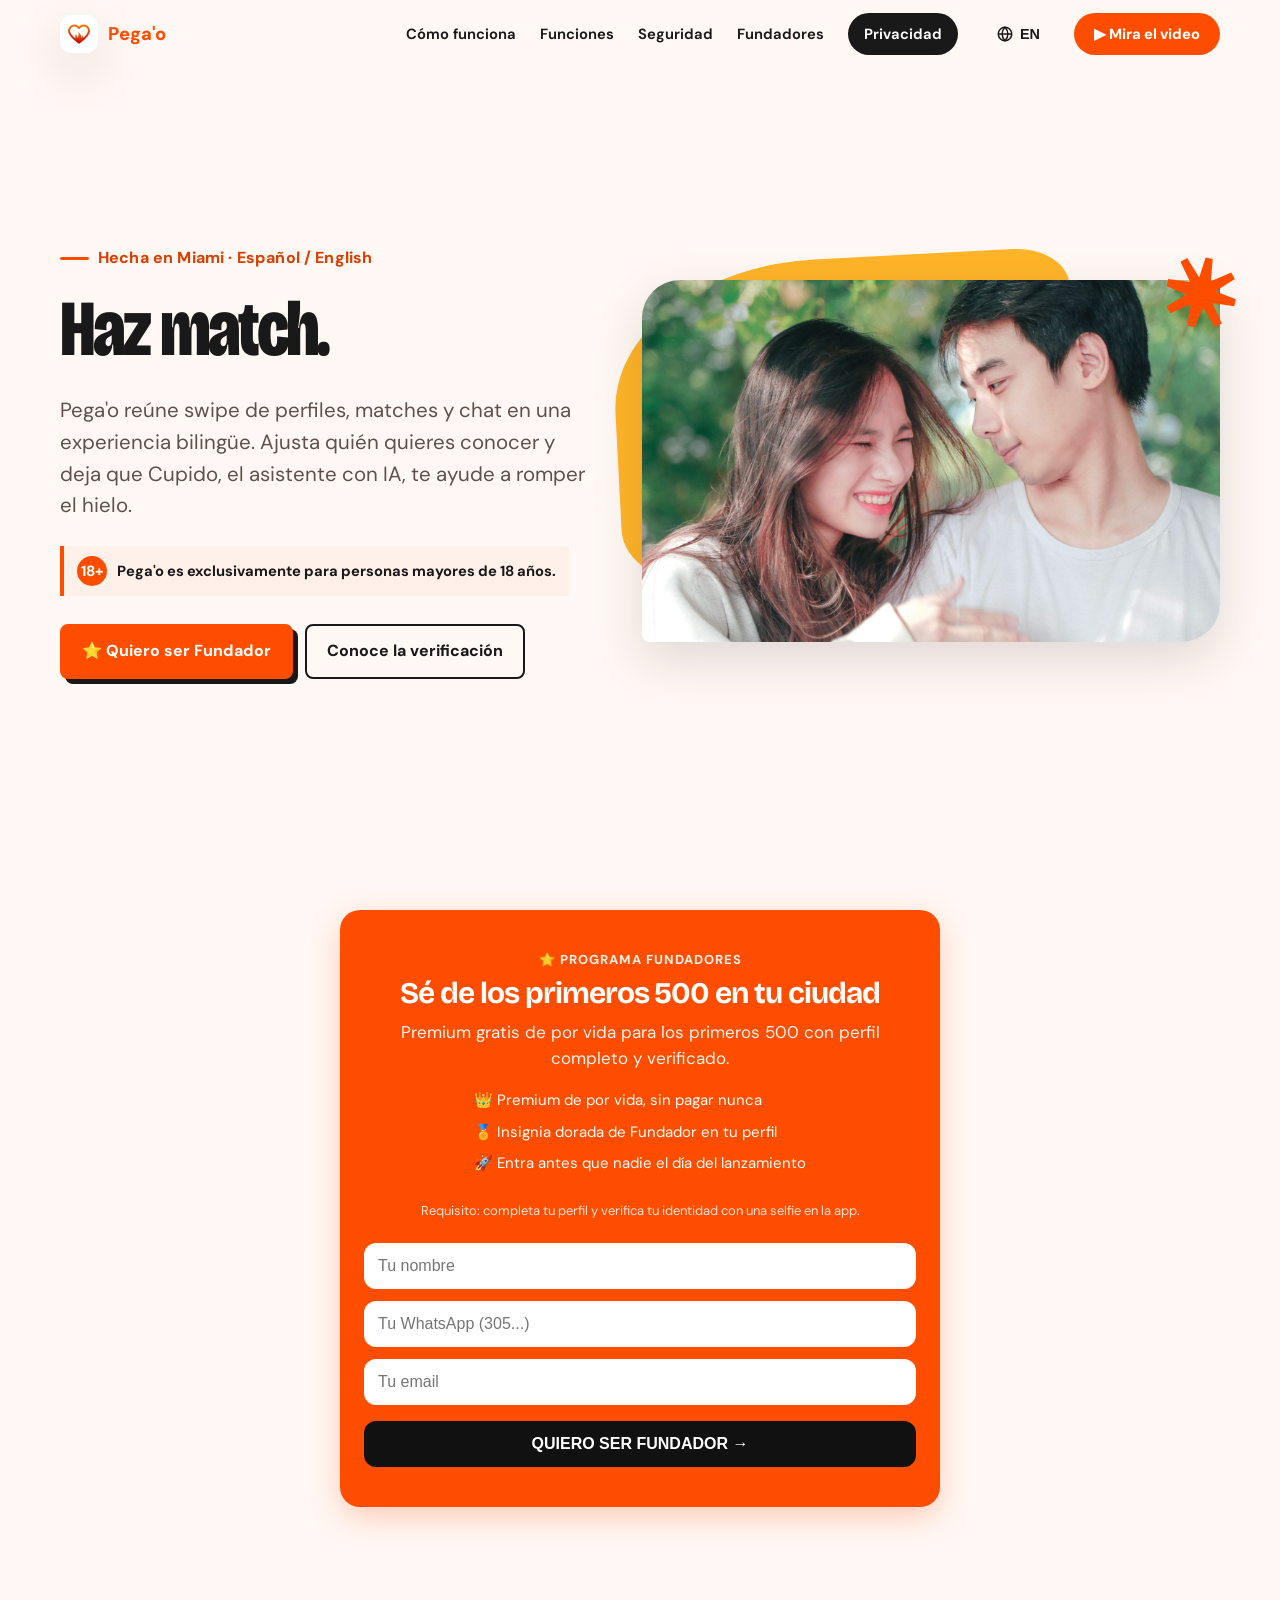
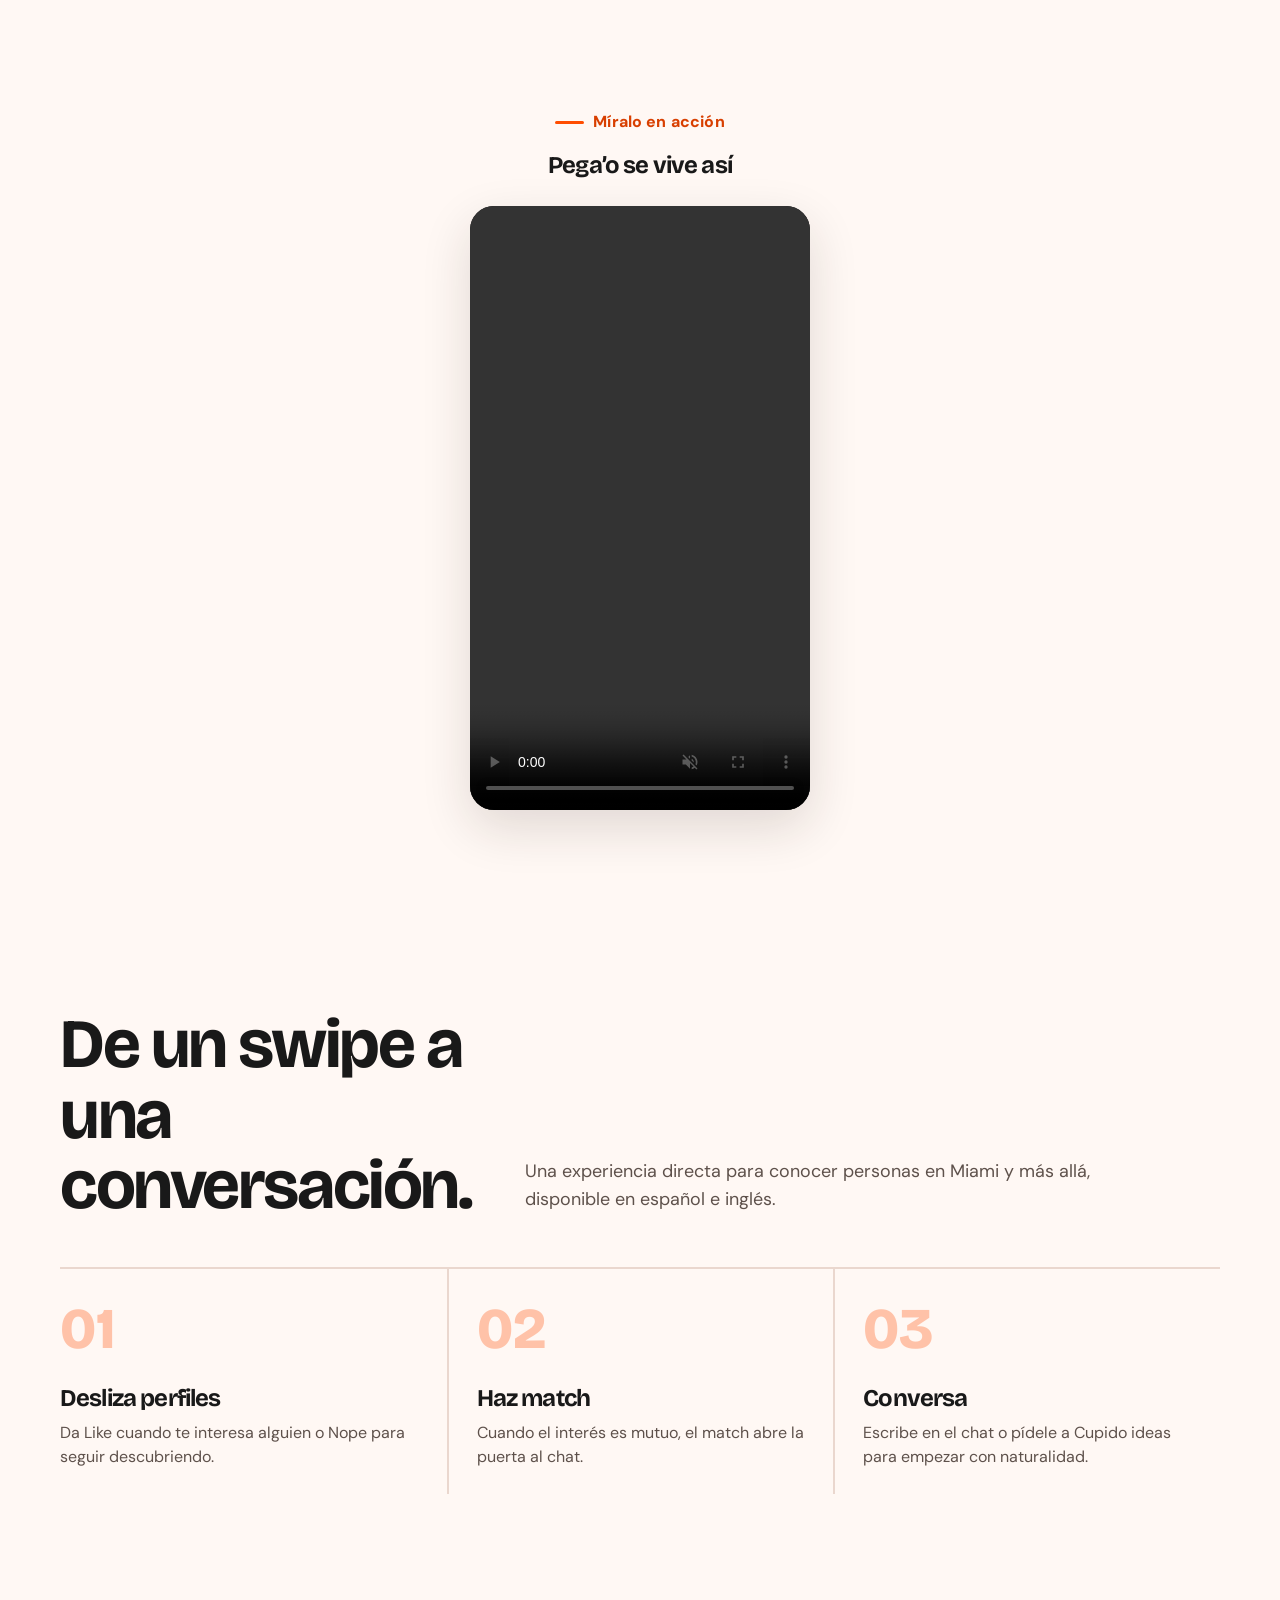
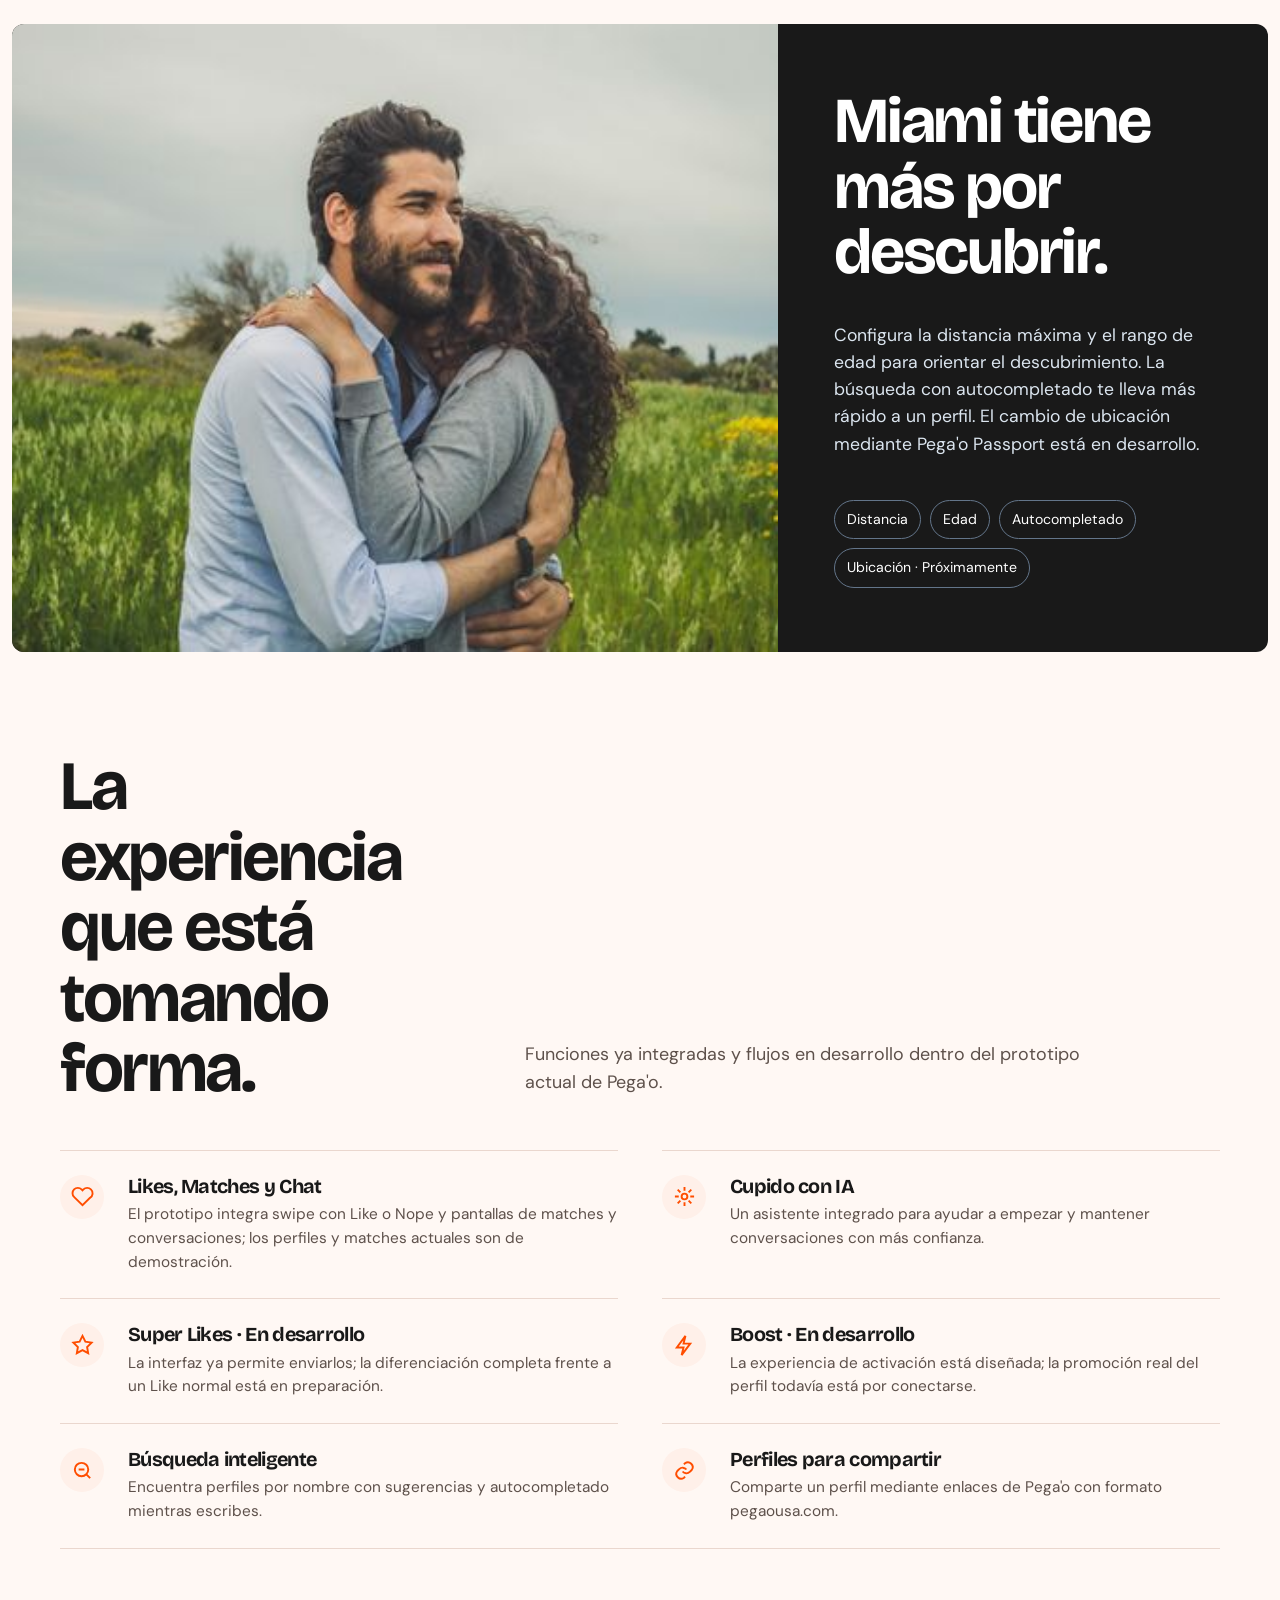
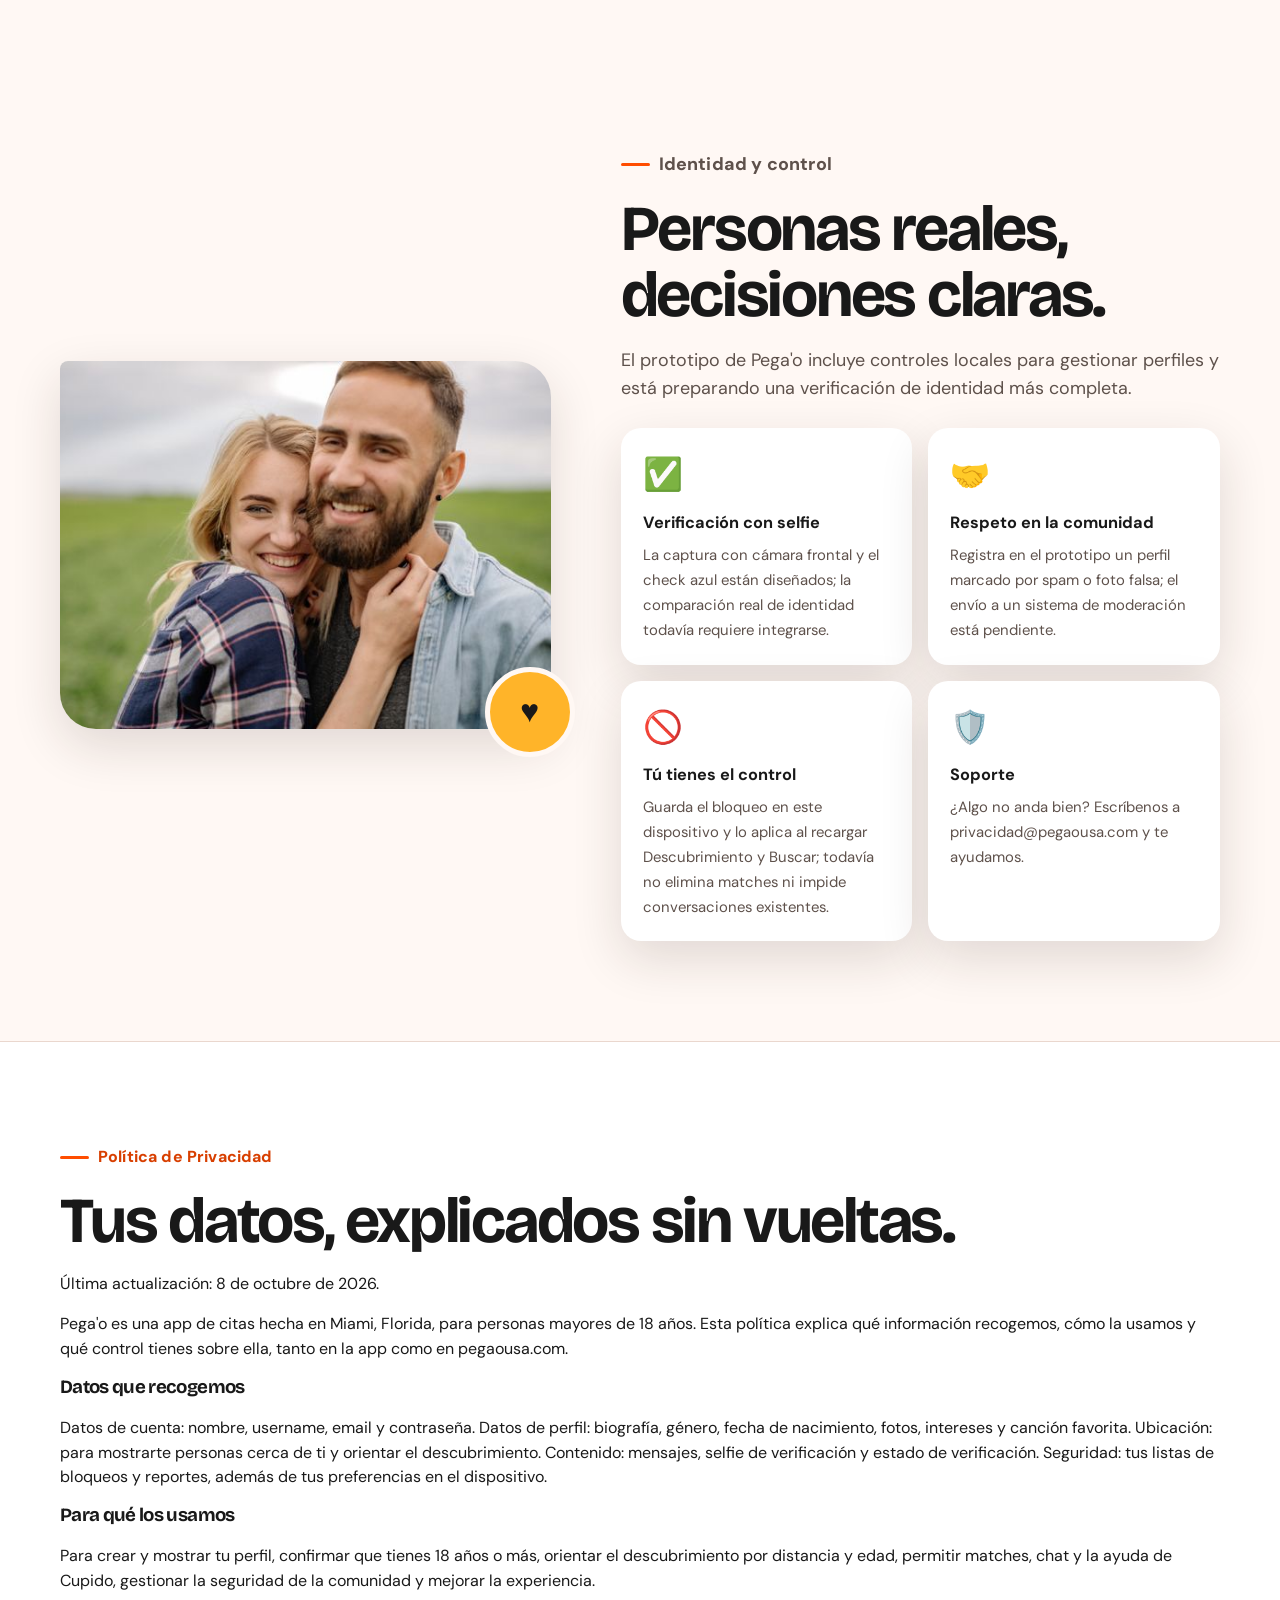
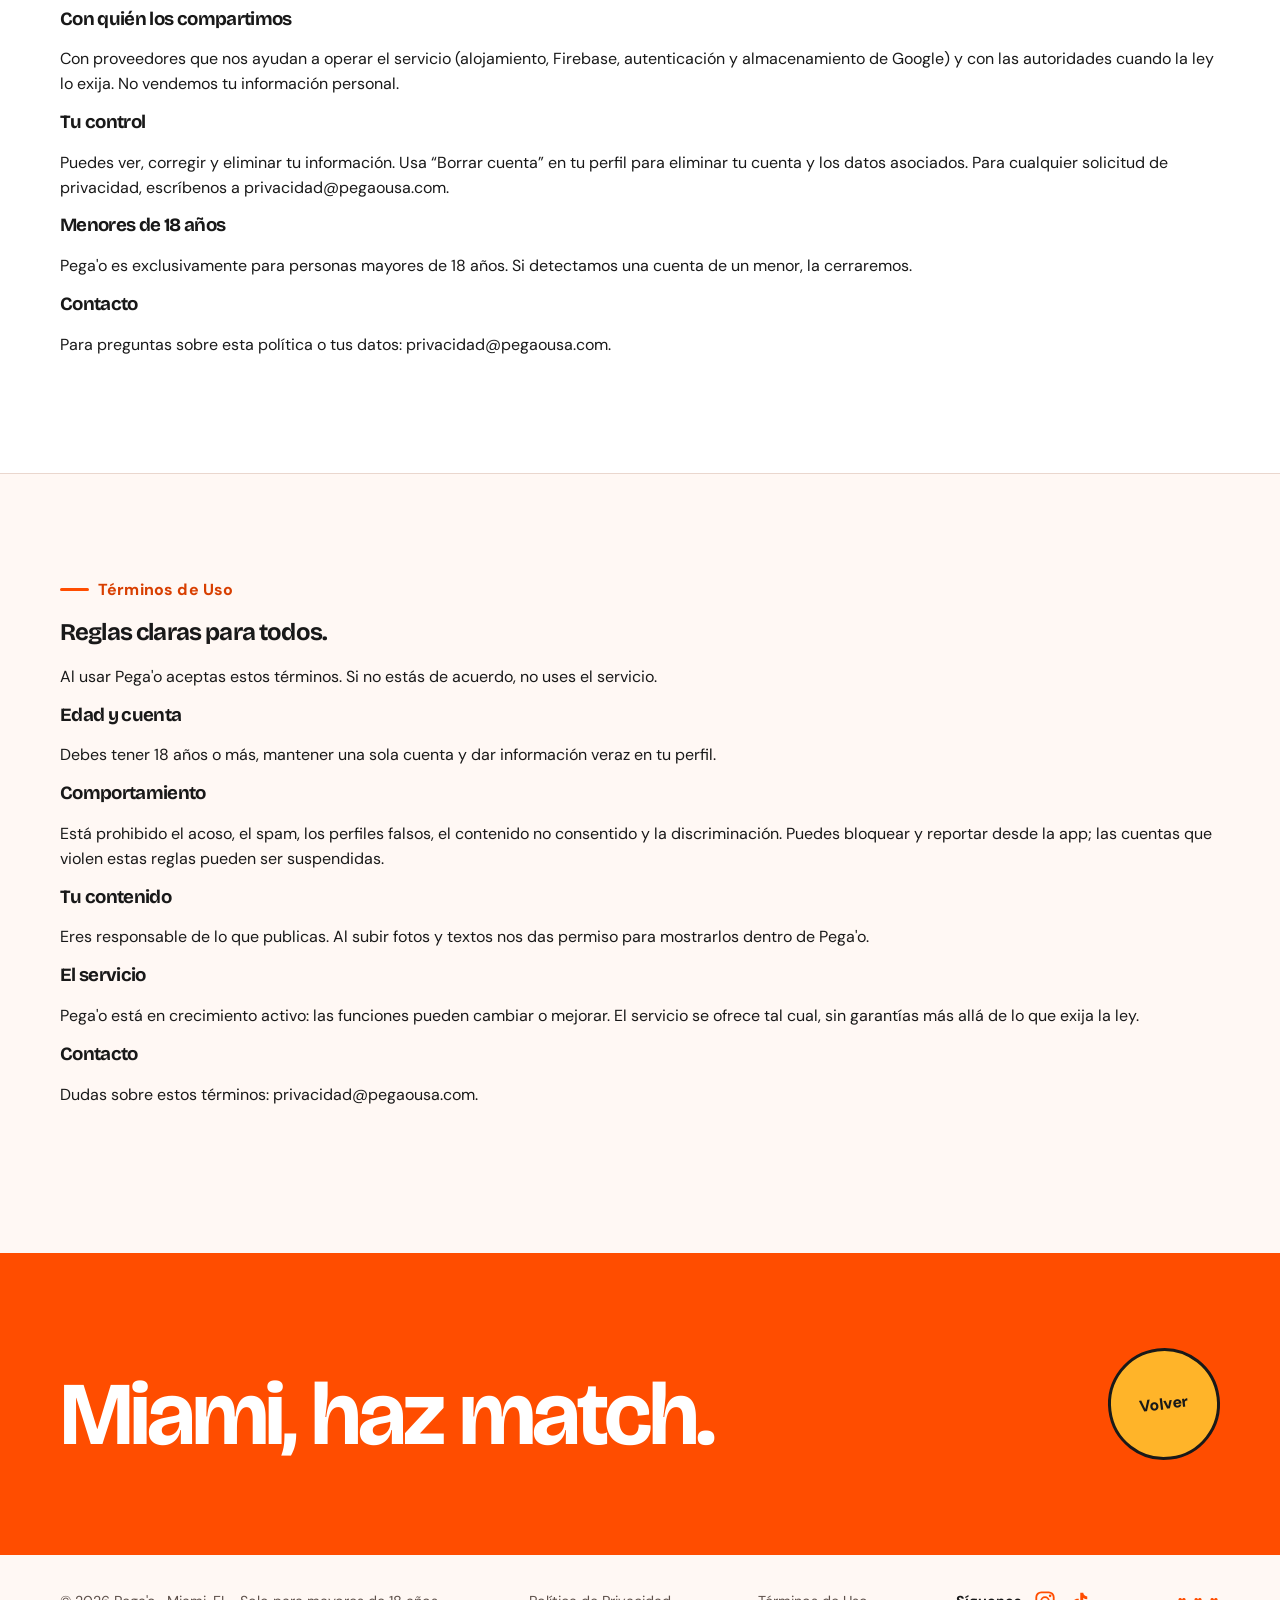
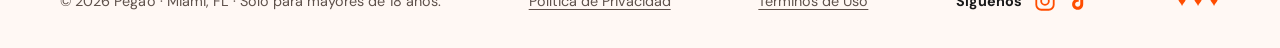
==== commit 9e659f54: "Add files via upload" ====
--- a/index.html
+++ b/index.html
@@ -215,7 +215,7 @@
 .social { display: inline-flex; align-items: center; gap: 12px; }.social span { font-weight: 700; color: var(--ink); }.social a { display: inline-flex; color: var(--coral); }.social a:hover { color: var(--navy); }.video-section { text-align: center; }.video-frame { max-width: 340px; margin: 28px auto 0; border-radius: 24px; overflow: hidden; box-shadow: var(--shadow); }.video-frame video { width: 100%; display: block; aspect-ratio: 9/16; background: #000; }.pillars { display: grid; grid-template-columns: repeat(auto-fit, minmax(220px, 1fr)); gap: 16px; margin-top: 26px; }.pillar-card { background: #fff; border-radius: 20px; padding: 22px; box-shadow: var(--shadow); }.pillar-card .pillar-icon { font-size: 2rem; margin-bottom: 10px; }.pillar-card strong { display: block; margin-bottom: 8px; font-size: 1.02rem; }.pillar-card span { color: var(--muted); font-size: .93rem; line-height: 1.55; }.top-cta { padding: 10px 20px; background: var(--coral); color: #fff !important; border-radius: 999px; font-weight: 800; }.top-cta:hover { filter: brightness(1.08); color: #fff !important; }</style>
 </head>
 <body>
-  <header class="wrap topbar" aria-label="Navegación principal" data-aria-en="Main navigation"><a class="brand" href="#top"><img src="[data-uri]" alt="Logo de Pega'o" data-alt-en="Pega'o logo"><span>Pega'o</span></a><a href="#como" data-i18n="k0">Cómo funciona</a><a href="#funciones" data-i18n="k1">Funciones</a><a href="#seguridad" data-i18n="k2">Seguridad</a><a class="nav-cta" href="#privacidad" data-i18n="k3">Privacidad</a><button id="lang-toggle" class="lang-toggle" type="button" aria-label="Switch to English"><svg viewBox="0 0 24 24" width="18" height="18" fill="none" stroke="currentColor" stroke-width="2" aria-hidden="true"><circle cx="12" cy="12" r="9"/><path d="M3 12h18M12 3c2.5 2.6 3.9 5.7 3.9 9s-1.4 6.4-3.9 9c-2.5-2.6-3.9-5.7-3.9-9S9.5 5.6 12 3Z"/></svg><span id="lang-label">EN</span></button>
+  <header class="wrap topbar" aria-label="Navegación principal" data-aria-en="Main navigation"><a class="brand" href="#top"><img src="[data-uri]" alt="Logo de Pega'o" data-alt-en="Pega'o logo"><span>Pega'o</span></a><a href="#como" data-i18n="k0">Cómo funciona</a><a href="#funciones" data-i18n="k1">Funciones</a><a href="#seguridad" data-i18n="k2">Seguridad</a><a href="#fundadores" data-i18n="kNavFund">Fundadores</a><a class="nav-cta" href="#privacidad" data-i18n="k3">Privacidad</a><button id="lang-toggle" class="lang-toggle" type="button" aria-label="Switch to English"><svg viewBox="0 0 24 24" width="18" height="18" fill="none" stroke="currentColor" stroke-width="2" aria-hidden="true"><circle cx="12" cy="12" r="9"/><path d="M3 12h18M12 3c2.5 2.6 3.9 5.7 3.9 9s-1.4 6.4-3.9 9c-2.5-2.6-3.9-5.7-3.9-9S9.5 5.6 12 3Z"/></svg><span id="lang-label">EN</span></button>
     <a class="top-cta" href="#video" data-i18n="kTopCta">▶ Mira el video</a>
   </header>
 
@@ -227,7 +227,7 @@
         <p class="lead" data-i18n="k7">Pega'o reúne swipe de perfiles, matches y chat en una experiencia bilingüe. Ajusta quién quieres conocer y deja que Cupido, el asistente con IA, te ayude a romper el hielo.</p>
         <div class="age-note" role="note" aria-label="Aviso de edad" data-aria-en="Age notice"><span class="age-mark">18+</span><span data-i18n="k8">Pega'o es exclusivamente para personas mayores de 18 años.</span></div>
         <div class="actions">
-          <a class="button primary" href="#funciones" data-i18n="k9">Explora las funciones <span aria-hidden="true">↓</span></a>
+          <a class="button primary" href="#fundadores" data-i18n="kHeroFund">⭐ Quiero ser Fundador</a>
           <a class="button secondary" href="#seguridad" data-i18n="k10">Conoce la verificación</a>
         </div>
       </div>
@@ -238,17 +238,25 @@
     </section>
 
     
-<section class="wrap section" id="vip" aria-labelledby="vip-title" style="padding-top:10px">
-      <div style="background:#FF4D00;border-radius:20px;text-align:center;padding:40px 24px;max-width:560px;margin:0 auto;box-shadow:0 10px 30px rgba(255,77,0,.25)">
-        <h2 id="vip-title" data-i18n="kVipT" style="color:#fff;font-size:28px;margin:0 0 10px">🔥 Únete a la Lista VIP</h2>
-        <p data-i18n="kVipSub" style="color:#fff;opacity:.92;margin:0 0 22px">Sé de los primeros 500 en entrar. Gratis el primer mes.</p>
+<section class="wrap section" id="fundadores" aria-labelledby="fund-title" style="padding-top:10px">
+      <div style="background:#FF4D00;border-radius:20px;text-align:center;padding:40px 24px;max-width:600px;margin:0 auto;box-shadow:0 10px 30px rgba(255,77,0,.25)">
+        <p data-i18n="kFundKick" style="color:#fff;opacity:.9;margin:0 0 8px;font-weight:800;letter-spacing:1px;font-size:13px">⭐ PROGRAMA FUNDADORES</p>
+        <h2 id="fund-title" data-i18n="kFundT" style="color:#fff;font-size:30px;margin:0 0 10px">Sé de los primeros 500 en tu ciudad</h2>
+        <p data-i18n="kFundSub" style="color:#fff;opacity:.95;margin:0 0 18px;font-size:17px">Premium gratis de por vida para los primeros 500 con perfil completo y verificado.</p>
+        <ul style="list-style:none;padding:0;margin:0 0 18px;text-align:left;display:inline-block">
+          <li data-i18n="kFundB1" style="color:#fff;margin:0 0 8px;font-size:15px">👑 Premium de por vida, sin pagar nunca</li>
+          <li data-i18n="kFundB2" style="color:#fff;margin:0 0 8px;font-size:15px">🏅 Insignia dorada de Fundador en tu perfil</li>
+          <li data-i18n="kFundB3" style="color:#fff;margin:0 0 8px;font-size:15px">🚀 Entra antes que nadie el día del lanzamiento</li>
+        </ul>
+        <p data-i18n="kFundReq" style="color:#fff;opacity:.85;margin:0 0 22px;font-size:13px">Requisito: completa tu perfil y verifica tu identidad con una selfie en la app.</p>
         <form id="form-pegao" style="margin:0">
+          <input type="hidden" name="fuente" value="fundadores">
           <input type="text" name="nombre" required data-i18n-ph="kVipName" placeholder="Tu nombre" aria-label="Nombre" style="width:100%;padding:14px;border-radius:12px;border:none;margin-bottom:12px;font-size:16px;box-sizing:border-box">
           <input type="tel" name="whatsapp" required data-i18n-ph="kVipWa" placeholder="Tu WhatsApp (305...)" aria-label="WhatsApp" style="width:100%;padding:14px;border-radius:12px;border:none;margin-bottom:12px;font-size:16px;box-sizing:border-box">
           <input type="email" name="email" data-i18n-ph="kVipEmail" placeholder="Tu email" aria-label="Email" style="width:100%;padding:14px;border-radius:12px;border:none;margin-bottom:16px;font-size:16px;box-sizing:border-box">
-          <button type="submit" data-i18n="kVipBtn" style="width:100%;padding:14px;background:#111;color:#fff;border:none;border-radius:12px;font-weight:800;font-size:16px;cursor:pointer">QUIERO SER VIP →</button>
+          <button type="submit" data-i18n="kFundBtn" style="width:100%;padding:14px;background:#111;color:#fff;border:none;border-radius:12px;font-weight:800;font-size:16px;cursor:pointer">QUIERO SER FUNDADOR →</button>
         </form>
-        <p id="vip-ok" data-i18n="kVipOk" style="display:none;color:#fff;margin:15px 0 0;font-weight:700">¡Bienvenido a la familia Pega'o! Te avisamos por WhatsApp el día del lanzamiento.</p>
+        <p id="vip-ok" data-i18n="kFundOk" style="display:none;color:#fff;margin:15px 0 0;font-weight:700">¡Listo! Te avisamos por WhatsApp el día del lanzamiento para que reclames tu puesto de Fundador.</p>
       </div>
     </section>
     <script>
@@ -420,7 +428,7 @@
 
 <script>
 (function(){
-  var STR = {"k0": {"es": "Cómo funciona", "en": "How it works"}, "k1": {"es": "Funciones", "en": "Features"}, "k2": {"es": "Seguridad", "en": "Safety"}, "k3": {"es": "Privacidad", "en": "Privacy"}, "k4": {"es": "Hecha en Miami · Español / English", "en": "Made in Miami · Español / English"}, "k5": {"es": "Haz match.", "en": "Find your match."}, "k6": {"es": "Ponte pegao.", "en": "Get pegao."}, "k7": {"es": "Pega'o reúne swipe de perfiles, matches y chat en una experiencia bilingüe. Ajusta quién quieres conocer y deja que Cupido, el asistente con IA, te ayude a romper el hielo.", "en": "Pega'o brings profile swiping, matches, and chat together in a bilingual experience. Tune who you want to meet and let Cupido, the AI assistant, help you break the ice."}, "k8": {"es": "Pega'o es exclusivamente para personas mayores de 18 años.", "en": "Pega'o is exclusively for people over 18."}, "k9": {"es": "Explora las funciones", "en": "Explore features"}, "k10": {"es": "Conoce la verificación", "en": "See verification"}, "k11": {"es": "De un swipe a una conversación.", "en": "From a swipe to a conversation."}, "k12": {"es": "Una experiencia directa para conocer personas en Miami y más allá, disponible en español e inglés.", "en": "A straightforward experience for meeting people in Miami and beyond, available in Spanish and English."}, "k13": {"es": "Desliza perfiles", "en": "Swipe profiles"}, "k14": {"es": "Da Like cuando te interesa alguien o Nope para seguir descubriendo.", "en": "Like when someone catches your eye, or Nope to keep discovering."}, "k15": {"es": "Haz match", "en": "Match"}, "k16": {"es": "Cuando el interés es mutuo, el match abre la puerta al chat.", "en": "When interest is mutual, the match opens the door to chat."}, "k17": {"es": "Conversa", "en": "Chat"}, "k18": {"es": "Escribe en el chat o pídele a Cupido ideas para empezar con naturalidad.", "en": "Write in the chat or ask Cupido for ideas to start naturally."}, "k19": {"es": "Miami tiene más por descubrir.", "en": "Miami has more to discover."}, "k20": {"es": "Configura la distancia máxima y el rango de edad para orientar el descubrimiento. La búsqueda con autocompletado te lleva más rápido a un perfil. El cambio de ubicación mediante Pega'o Passport está en desarrollo.", "en": "Set the max distance and age range to guide discovery. Search with autocomplete gets you to a profile faster. Location switching via Pega'o Passport is in development."}, "k21": {"es": "Distancia", "en": "Distance"}, "k22": {"es": "Edad", "en": "Age"}, "k23": {"es": "Autocompletado", "en": "Autocomplete"}, "k24": {"es": "Ubicación · Próximamente", "en": "Location · Coming soon"}, "k25": {"es": "La experiencia que está tomando forma.", "en": "The experience taking shape."}, "k26": {"es": "Funciones ya integradas y flujos en desarrollo dentro del prototipo actual de Pega'o.", "en": "Features already integrated and flows in development within the current Pega'o prototype."}, "k27": {"es": "Likes, Matches y Chat", "en": "Likes, Matches & Chat"}, "k28": {"es": "El prototipo integra swipe con Like o Nope y pantallas de matches y conversaciones; los perfiles y matches actuales son de demostración.", "en": "The prototype integrates swipe with Like or Nope plus match and conversation screens; current profiles and matches are for demonstration."}, "k29": {"es": "Cupido con IA", "en": "Cupido AI"}, "k30": {"es": "Un asistente integrado para ayudar a empezar y mantener conversaciones con más confianza.", "en": "A built-in assistant to help start and keep conversations going with more confidence."}, "k31": {"es": "Super Likes · En desarrollo", "en": "Super Likes · In development"}, "k32": {"es": "La interfaz ya permite enviarlos; la diferenciación completa frente a un Like normal está en preparación.", "en": "The interface already lets you send them; full differentiation from a regular Like is in preparation."}, "k33": {"es": "Boost · En desarrollo", "en": "Boost · In development"}, "k34": {"es": "La experiencia de activación está diseñada; la promoción real del perfil todavía está por conectarse.", "en": "The activation experience is designed; real profile promotion is yet to be connected."}, "k35": {"es": "Búsqueda inteligente", "en": "Smart search"}, "k36": {"es": "Encuentra perfiles por nombre con sugerencias y autocompletado mientras escribes.", "en": "Find profiles by name with suggestions and autocomplete as you type."}, "k37": {"es": "Perfiles para compartir", "en": "Shareable profiles"}, "k38": {"es": "Comparte un perfil mediante enlaces de Pega'o con formato pegaousa.com.", "en": "Share a profile via Pega'o links in pegaousa.com format."}, "k39": {"es": "Identidad y control", "en": "Identity & control"}, "k40": {"es": "Personas reales, decisiones claras.", "en": "Real people, clear decisions."}, "k41": {"es": "El prototipo de Pega'o incluye controles locales para gestionar perfiles y está preparando una verificación de identidad más completa.", "en": "The Pega'o prototype includes local controls to manage profiles and is preparing more complete identity verification."}, "k42": {"es": "Verificación con selfie", "en": "Selfie verification"}, "k43": {"es": "La captura con cámara frontal y el check azul están diseñados; la comparación real de identidad todavía requiere integrarse.", "en": "Front-camera capture and the blue check are designed; real identity comparison still needs to be integrated."}, "k44": {"es": "Bloquear usuarios · Control local", "en": "Block users · Local control"}, "k45": {"es": "Guarda el bloqueo en este dispositivo y lo aplica al recargar Descubrimiento y Buscar; todavía no elimina matches ni impide conversaciones existentes.", "en": "Saves the block on this device and applies it when reloading Discover and Search; it doesn't yet remove matches or stop existing conversations."}, "k46": {"es": "Reportar comportamientos · Control local", "en": "Report behavior · Local control"}, "k47": {"es": "Registra en el prototipo un perfil marcado por spam o foto falsa; el envío a un sistema de moderación está pendiente.", "en": "Logs a profile flagged for spam or fake photos in the prototype; submission to a moderation system is pending."}, "k48": {"es": "Política de Privacidad", "en": "Privacy Policy"}, "k49": {"es": "Tus datos, explicados sin vueltas.", "en": "Your data, explained plainly."}, "k50": {"es": "Esta sección resume de forma clara qué información utiliza Pega'o y las opciones que tienes sobre ella.", "en": "This section clearly summarizes what information Pega'o uses and the choices you have about it."}, "k51": {"es": "Datos que recoge la app", "en": "Data the app collects"}, "k52": {"es": "Nombre, username, email, contraseña guardada localmente en el prototipo, biografía, género, fotos, ubicación, fecha de nacimiento, intereses, canción favorita, mensajes, selfie y estado de verificación, además de listas de bloqueos y reportes.", "en": "Name, username, email, password stored locally in the prototype, bio, gender, photos, location, birth date, interests, favorite song, messages, selfie and verification status, plus block and report lists."}, "k53": {"es": "Para qué se usan", "en": "How it's used"}, "k54": {"es": "Para crear y mostrar tu perfil, confirmar que cumples el requisito de edad, orientar el descubrimiento, permitir interacciones y conversaciones, gestionar la seguridad y mejorar la experiencia.", "en": "To create and show your profile, confirm you meet the age requirement, guide discovery, enable interactions and conversations, manage safety, and improve the experience."}, "k55": {"es": "Tu control", "en": "Your control"}, "k56": {"es": "Puedes usar “Borrar cuenta” en tu perfil para limpiar las preferencias guardadas localmente. En el prototipo actual, las fotos copiadas al dispositivo pueden permanecer; el borrado de esos archivos y la eliminación completa en Firebase, Auth y Storage todavía están pendientes de integración.", "en": "You can use “Delete account” in your profile to clear locally stored preferences. In the current prototype, photos copied to the device may remain; deleting those files and full removal in Firebase, Auth, and Storage are still pending integration."}, "k57": {"es": "Preguntas de privacidad", "en": "Privacy questions"}, "k58": {"es": "Para consultas sobre privacidad, ponte en contacto con el equipo de Pega'o usando el canal oficial del proyecto.", "en": "For privacy inquiries, contact the Pega'o team using the project's official channel."}, "k59": {"es": "Contacto: pegaousa.com", "en": "Contact: pegaousa.com"}, "k60": {"es": "Miami, haz match.", "en": "Miami, find your match."}, "k61": {"es": "Volver", "en": "Back"}, "k62": {"es": "© 2026 Pega'o · Miami, FL · Solo para mayores de 18 años.", "en": "© 2026 Pega'o · Miami, FL · For adults 18+ only."}, "k63": {"es": "Política de Privacidad", "en": "Privacy Policy"}, "kSocial": {"es": "Síguenos", "en": "Follow us"}, "kVideoK": {"es": "Míralo en acción", "en": "See it in action"}, "kVideoT": {"es": "Pega’o se vive así", "en": "This is the Pega’o vibe"}, "privacidad_kicker": {"es": "Política de Privacidad", "en": "Privacy Policy"}, "privacidad_title": {"es": "Tus datos, explicados sin vueltas.", "en": "Your data, explained plainly."}, "privacidad_updated": {"es": "Última actualización: 8 de octubre de 2026.", "en": "Last updated: October 8, 2026."}, "privacidad_intro": {"es": "Pega'o es una app de citas hecha en Miami, Florida, para personas mayores de 18 años. Esta política explica qué información recogemos, cómo la usamos y qué control tienes sobre ella, tanto en la app como en pegaousa.com.", "en": "Pega'o is a dating app made in Miami, Florida, for people over 18. This policy explains what information we collect, how we use it, and what control you have over it, both in the app and at pegaousa.com."}, "privacidad_h1": {"es": "Datos que recogemos", "en": "Data we collect"}, "privacidad_p1": {"es": "Datos de cuenta: nombre, username, email y contraseña. Datos de perfil: biografía, género, fecha de nacimiento, fotos, intereses y canción favorita. Ubicación: para mostrarte personas cerca de ti y orientar el descubrimiento. Contenido: mensajes, selfie de verificación y estado de verificación. Seguridad: tus listas de bloqueos y reportes, además de tus preferencias en el dispositivo.", "en": "Account data: name, username, email, and password. Profile data: bio, gender, birth date, photos, interests, and favorite song. Location: to show you people near you and guide discovery. Content: messages, verification selfie, and verification status. Safety: your block and report lists, plus your on-device preferences."}, "privacidad_h2": {"es": "Para qué los usamos", "en": "How we use it"}, "privacidad_p2": {"es": "Para crear y mostrar tu perfil, confirmar que tienes 18 años o más, orientar el descubrimiento por distancia y edad, permitir matches, chat y la ayuda de Cupido, gestionar la seguridad de la comunidad y mejorar la experiencia.", "en": "To create and show your profile, confirm you are 18 or older, guide discovery by distance and age, enable matches, chat, and Cupido's help, manage community safety, and improve the experience."}, "privacidad_h3": {"es": "Con quién los compartimos", "en": "Who we share it with"}, "privacidad_p3": {"es": "Con proveedores que nos ayudan a operar el servicio (alojamiento, Firebase, autenticación y almacenamiento de Google) y con las autoridades cuando la ley lo exija. No vendemos tu información personal.", "en": "With providers that help us run the service (hosting, Google Firebase, authentication, and storage) and with authorities when required by law. We do not sell your personal information."}, "privacidad_h4": {"es": "Tu control", "en": "Your control"}, "privacidad_p4": {"es": "Puedes ver, corregir y eliminar tu información. Usa “Borrar cuenta” en tu perfil para eliminar tu cuenta y los datos asociados. Para cualquier solicitud de privacidad, escríbenos a privacidad@pegaousa.com.", "en": "You can view, correct, and delete your information. Use “Delete account” in your profile to remove your account and associated data. For any privacy request, write to privacidad@pegaousa.com."}, "privacidad_h5": {"es": "Menores de 18 años", "en": "Under 18"}, "privacidad_p5": {"es": "Pega'o es exclusivamente para personas mayores de 18 años. Si detectamos una cuenta de un menor, la cerraremos.", "en": "Pega'o is exclusively for people over 18. If we detect an underage account, we will close it."}, "privacidad_h6": {"es": "Contacto", "en": "Contact"}, "privacidad_p6": {"es": "Para preguntas sobre esta política o tus datos: privacidad@pegaousa.com.", "en": "For questions about this policy or your data: privacidad@pegaousa.com."}, "terminos_kicker": {"es": "Términos de Uso", "en": "Terms of Use"}, "terminos_title": {"es": "Reglas claras para todos.", "en": "Clear rules for everyone."}, "terminos_intro": {"es": "Al usar Pega'o aceptas estos términos. Si no estás de acuerdo, no uses el servicio.", "en": "By using Pega'o you accept these terms. If you do not agree, do not use the service."}, "terminos_h1": {"es": "Edad y cuenta", "en": "Age and account"}, "terminos_p1": {"es": "Debes tener 18 años o más, mantener una sola cuenta y dar información veraz en tu perfil.", "en": "You must be 18 or older, keep a single account, and provide truthful information on your profile."}, "terminos_h2": {"es": "Comportamiento", "en": "Behavior"}, "terminos_p2": {"es": "Está prohibido el acoso, el spam, los perfiles falsos, el contenido no consentido y la discriminación. Puedes bloquear y reportar desde la app; las cuentas que violen estas reglas pueden ser suspendidas.", "en": "Harassment, spam, fake profiles, non-consensual content, and discrimination are prohibited. You can block and report from the app; accounts that break these rules may be suspended."}, "terminos_h3": {"es": "Tu contenido", "en": "Your content"}, "terminos_p3": {"es": "Eres responsable de lo que publicas. Al subir fotos y textos nos das permiso para mostrarlos dentro de Pega'o.", "en": "You are responsible for what you post. By uploading photos and text you give us permission to display them within Pega'o."}, "terminos_h4": {"es": "El servicio", "en": "The service"}, "terminos_p4": {"es": "Pega'o está en crecimiento activo: las funciones pueden cambiar o mejorar. El servicio se ofrece tal cual, sin garantías más allá de lo que exija la ley.", "en": "Pega'o is actively growing: features may change or improve. The service is provided as is, without warranties beyond what the law requires."}, "terminos_h5": {"es": "Contacto", "en": "Contact"}, "terminos_p5": {"es": "Dudas sobre estos términos: privacidad@pegaousa.com.", "en": "Questions about these terms: privacidad@pegaousa.com."}, "kFootTerms": {"es": "Términos de Uso", "en": "Terms of Use"}, "kSafeR": {"es": "Respeto en la comunidad", "en": "Community respect"}, "kSafeC": {"es": "Tú tienes el control", "en": "You are in control"}, "kSafeS": {"es": "Soporte", "en": "Support"}, "kSafeSB": {"es": "¿Algo no anda bien? Escríbenos a privacidad@pegaousa.com y te ayudamos.", "en": "Something not right? Write to privacidad@pegaousa.com and we will help."}, "kTopCta": {"es": "▶ Mira el video", "en": "▶ Watch the video"}, "kVipT": {"es": "🔥 Únete a la Lista VIP", "en": "🔥 Join the VIP List"}, "kVipSub": {"es": "Sé de los primeros 500 en entrar. Gratis el primer mes.", "en": "Be among the first 500 in. First month free."}, "kVipName": {"es": "Tu nombre", "en": "Your name"}, "kVipWa": {"es": "Tu WhatsApp (305...)", "en": "Your WhatsApp (305...)"}, "kVipEmail": {"es": "Tu email", "en": "Your email"}, "kVipBtn": {"es": "QUIERO SER VIP →", "en": "I WANT TO BE VIP →"}, "kVipOk": {"es": "¡Bienvenido a la familia Pega'o! Te avisamos por WhatsApp el día del lanzamiento. 🇨🇺🇵🇷", "en": "Welcome to the Pega'o family! We'll message you on WhatsApp on launch day. 🇨🇺🇵🇷"}};
+  var STR = {"k0": {"es": "Cómo funciona", "en": "How it works"}, "k1": {"es": "Funciones", "en": "Features"}, "k2": {"es": "Seguridad", "en": "Safety"}, "k3": {"es": "Privacidad", "en": "Privacy"}, "k4": {"es": "Hecha en Miami · Español / English", "en": "Made in Miami · Español / English"}, "k5": {"es": "Haz match.", "en": "Find your match."}, "k6": {"es": "Ponte pegao.", "en": "Get pegao."}, "k7": {"es": "Pega'o reúne swipe de perfiles, matches y chat en una experiencia bilingüe. Ajusta quién quieres conocer y deja que Cupido, el asistente con IA, te ayude a romper el hielo.", "en": "Pega'o brings profile swiping, matches, and chat together in a bilingual experience. Tune who you want to meet and let Cupido, the AI assistant, help you break the ice."}, "k8": {"es": "Pega'o es exclusivamente para personas mayores de 18 años.", "en": "Pega'o is exclusively for people over 18."}, "k9": {"es": "Explora las funciones", "en": "Explore features"}, "k10": {"es": "Conoce la verificación", "en": "See verification"}, "k11": {"es": "De un swipe a una conversación.", "en": "From a swipe to a conversation."}, "k12": {"es": "Una experiencia directa para conocer personas en Miami y más allá, disponible en español e inglés.", "en": "A straightforward experience for meeting people in Miami and beyond, available in Spanish and English."}, "k13": {"es": "Desliza perfiles", "en": "Swipe profiles"}, "k14": {"es": "Da Like cuando te interesa alguien o Nope para seguir descubriendo.", "en": "Like when someone catches your eye, or Nope to keep discovering."}, "k15": {"es": "Haz match", "en": "Match"}, "k16": {"es": "Cuando el interés es mutuo, el match abre la puerta al chat.", "en": "When interest is mutual, the match opens the door to chat."}, "k17": {"es": "Conversa", "en": "Chat"}, "k18": {"es": "Escribe en el chat o pídele a Cupido ideas para empezar con naturalidad.", "en": "Write in the chat or ask Cupido for ideas to start naturally."}, "k19": {"es": "Miami tiene más por descubrir.", "en": "Miami has more to discover."}, "k20": {"es": "Configura la distancia máxima y el rango de edad para orientar el descubrimiento. La búsqueda con autocompletado te lleva más rápido a un perfil. El cambio de ubicación mediante Pega'o Passport está en desarrollo.", "en": "Set the max distance and age range to guide discovery. Search with autocomplete gets you to a profile faster. Location switching via Pega'o Passport is in development."}, "k21": {"es": "Distancia", "en": "Distance"}, "k22": {"es": "Edad", "en": "Age"}, "k23": {"es": "Autocompletado", "en": "Autocomplete"}, "k24": {"es": "Ubicación · Próximamente", "en": "Location · Coming soon"}, "k25": {"es": "La experiencia que está tomando forma.", "en": "The experience taking shape."}, "k26": {"es": "Funciones ya integradas y flujos en desarrollo dentro del prototipo actual de Pega'o.", "en": "Features already integrated and flows in development within the current Pega'o prototype."}, "k27": {"es": "Likes, Matches y Chat", "en": "Likes, Matches & Chat"}, "k28": {"es": "El prototipo integra swipe con Like o Nope y pantallas de matches y conversaciones; los perfiles y matches actuales son de demostración.", "en": "The prototype integrates swipe with Like or Nope plus match and conversation screens; current profiles and matches are for demonstration."}, "k29": {"es": "Cupido con IA", "en": "Cupido AI"}, "k30": {"es": "Un asistente integrado para ayudar a empezar y mantener conversaciones con más confianza.", "en": "A built-in assistant to help start and keep conversations going with more confidence."}, "k31": {"es": "Super Likes · En desarrollo", "en": "Super Likes · In development"}, "k32": {"es": "La interfaz ya permite enviarlos; la diferenciación completa frente a un Like normal está en preparación.", "en": "The interface already lets you send them; full differentiation from a regular Like is in preparation."}, "k33": {"es": "Boost · En desarrollo", "en": "Boost · In development"}, "k34": {"es": "La experiencia de activación está diseñada; la promoción real del perfil todavía está por conectarse.", "en": "The activation experience is designed; real profile promotion is yet to be connected."}, "k35": {"es": "Búsqueda inteligente", "en": "Smart search"}, "k36": {"es": "Encuentra perfiles por nombre con sugerencias y autocompletado mientras escribes.", "en": "Find profiles by name with suggestions and autocomplete as you type."}, "k37": {"es": "Perfiles para compartir", "en": "Shareable profiles"}, "k38": {"es": "Comparte un perfil mediante enlaces de Pega'o con formato pegaousa.com.", "en": "Share a profile via Pega'o links in pegaousa.com format."}, "k39": {"es": "Identidad y control", "en": "Identity & control"}, "k40": {"es": "Personas reales, decisiones claras.", "en": "Real people, clear decisions."}, "k41": {"es": "El prototipo de Pega'o incluye controles locales para gestionar perfiles y está preparando una verificación de identidad más completa.", "en": "The Pega'o prototype includes local controls to manage profiles and is preparing more complete identity verification."}, "k42": {"es": "Verificación con selfie", "en": "Selfie verification"}, "k43": {"es": "La captura con cámara frontal y el check azul están diseñados; la comparación real de identidad todavía requiere integrarse.", "en": "Front-camera capture and the blue check are designed; real identity comparison still needs to be integrated."}, "k44": {"es": "Bloquear usuarios · Control local", "en": "Block users · Local control"}, "k45": {"es": "Guarda el bloqueo en este dispositivo y lo aplica al recargar Descubrimiento y Buscar; todavía no elimina matches ni impide conversaciones existentes.", "en": "Saves the block on this device and applies it when reloading Discover and Search; it doesn't yet remove matches or stop existing conversations."}, "k46": {"es": "Reportar comportamientos · Control local", "en": "Report behavior · Local control"}, "k47": {"es": "Registra en el prototipo un perfil marcado por spam o foto falsa; el envío a un sistema de moderación está pendiente.", "en": "Logs a profile flagged for spam or fake photos in the prototype; submission to a moderation system is pending."}, "k48": {"es": "Política de Privacidad", "en": "Privacy Policy"}, "k49": {"es": "Tus datos, explicados sin vueltas.", "en": "Your data, explained plainly."}, "k50": {"es": "Esta sección resume de forma clara qué información utiliza Pega'o y las opciones que tienes sobre ella.", "en": "This section clearly summarizes what information Pega'o uses and the choices you have about it."}, "k51": {"es": "Datos que recoge la app", "en": "Data the app collects"}, "k52": {"es": "Nombre, username, email, contraseña guardada localmente en el prototipo, biografía, género, fotos, ubicación, fecha de nacimiento, intereses, canción favorita, mensajes, selfie y estado de verificación, además de listas de bloqueos y reportes.", "en": "Name, username, email, password stored locally in the prototype, bio, gender, photos, location, birth date, interests, favorite song, messages, selfie and verification status, plus block and report lists."}, "k53": {"es": "Para qué se usan", "en": "How it's used"}, "k54": {"es": "Para crear y mostrar tu perfil, confirmar que cumples el requisito de edad, orientar el descubrimiento, permitir interacciones y conversaciones, gestionar la seguridad y mejorar la experiencia.", "en": "To create and show your profile, confirm you meet the age requirement, guide discovery, enable interactions and conversations, manage safety, and improve the experience."}, "k55": {"es": "Tu control", "en": "Your control"}, "k56": {"es": "Puedes usar “Borrar cuenta” en tu perfil para limpiar las preferencias guardadas localmente. En el prototipo actual, las fotos copiadas al dispositivo pueden permanecer; el borrado de esos archivos y la eliminación completa en Firebase, Auth y Storage todavía están pendientes de integración.", "en": "You can use “Delete account” in your profile to clear locally stored preferences. In the current prototype, photos copied to the device may remain; deleting those files and full removal in Firebase, Auth, and Storage are still pending integration."}, "k57": {"es": "Preguntas de privacidad", "en": "Privacy questions"}, "k58": {"es": "Para consultas sobre privacidad, ponte en contacto con el equipo de Pega'o usando el canal oficial del proyecto.", "en": "For privacy inquiries, contact the Pega'o team using the project's official channel."}, "k59": {"es": "Contacto: pegaousa.com", "en": "Contact: pegaousa.com"}, "k60": {"es": "Miami, haz match.", "en": "Miami, find your match."}, "k61": {"es": "Volver", "en": "Back"}, "k62": {"es": "© 2026 Pega'o · Miami, FL · Solo para mayores de 18 años.", "en": "© 2026 Pega'o · Miami, FL · For adults 18+ only."}, "k63": {"es": "Política de Privacidad", "en": "Privacy Policy"}, "kSocial": {"es": "Síguenos", "en": "Follow us"}, "kVideoK": {"es": "Míralo en acción", "en": "See it in action"}, "kVideoT": {"es": "Pega’o se vive así", "en": "This is the Pega’o vibe"}, "privacidad_kicker": {"es": "Política de Privacidad", "en": "Privacy Policy"}, "privacidad_title": {"es": "Tus datos, explicados sin vueltas.", "en": "Your data, explained plainly."}, "privacidad_updated": {"es": "Última actualización: 8 de octubre de 2026.", "en": "Last updated: October 8, 2026."}, "privacidad_intro": {"es": "Pega'o es una app de citas hecha en Miami, Florida, para personas mayores de 18 años. Esta política explica qué información recogemos, cómo la usamos y qué control tienes sobre ella, tanto en la app como en pegaousa.com.", "en": "Pega'o is a dating app made in Miami, Florida, for people over 18. This policy explains what information we collect, how we use it, and what control you have over it, both in the app and at pegaousa.com."}, "privacidad_h1": {"es": "Datos que recogemos", "en": "Data we collect"}, "privacidad_p1": {"es": "Datos de cuenta: nombre, username, email y contraseña. Datos de perfil: biografía, género, fecha de nacimiento, fotos, intereses y canción favorita. Ubicación: para mostrarte personas cerca de ti y orientar el descubrimiento. Contenido: mensajes, selfie de verificación y estado de verificación. Seguridad: tus listas de bloqueos y reportes, además de tus preferencias en el dispositivo.", "en": "Account data: name, username, email, and password. Profile data: bio, gender, birth date, photos, interests, and favorite song. Location: to show you people near you and guide discovery. Content: messages, verification selfie, and verification status. Safety: your block and report lists, plus your on-device preferences."}, "privacidad_h2": {"es": "Para qué los usamos", "en": "How we use it"}, "privacidad_p2": {"es": "Para crear y mostrar tu perfil, confirmar que tienes 18 años o más, orientar el descubrimiento por distancia y edad, permitir matches, chat y la ayuda de Cupido, gestionar la seguridad de la comunidad y mejorar la experiencia.", "en": "To create and show your profile, confirm you are 18 or older, guide discovery by distance and age, enable matches, chat, and Cupido's help, manage community safety, and improve the experience."}, "privacidad_h3": {"es": "Con quién los compartimos", "en": "Who we share it with"}, "privacidad_p3": {"es": "Con proveedores que nos ayudan a operar el servicio (alojamiento, Firebase, autenticación y almacenamiento de Google) y con las autoridades cuando la ley lo exija. No vendemos tu información personal.", "en": "With providers that help us run the service (hosting, Google Firebase, authentication, and storage) and with authorities when required by law. We do not sell your personal information."}, "privacidad_h4": {"es": "Tu control", "en": "Your control"}, "privacidad_p4": {"es": "Puedes ver, corregir y eliminar tu información. Usa “Borrar cuenta” en tu perfil para eliminar tu cuenta y los datos asociados. Para cualquier solicitud de privacidad, escríbenos a privacidad@pegaousa.com.", "en": "You can view, correct, and delete your information. Use “Delete account” in your profile to remove your account and associated data. For any privacy request, write to privacidad@pegaousa.com."}, "privacidad_h5": {"es": "Menores de 18 años", "en": "Under 18"}, "privacidad_p5": {"es": "Pega'o es exclusivamente para personas mayores de 18 años. Si detectamos una cuenta de un menor, la cerraremos.", "en": "Pega'o is exclusively for people over 18. If we detect an underage account, we will close it."}, "privacidad_h6": {"es": "Contacto", "en": "Contact"}, "privacidad_p6": {"es": "Para preguntas sobre esta política o tus datos: privacidad@pegaousa.com.", "en": "For questions about this policy or your data: privacidad@pegaousa.com."}, "terminos_kicker": {"es": "Términos de Uso", "en": "Terms of Use"}, "terminos_title": {"es": "Reglas claras para todos.", "en": "Clear rules for everyone."}, "terminos_intro": {"es": "Al usar Pega'o aceptas estos términos. Si no estás de acuerdo, no uses el servicio.", "en": "By using Pega'o you accept these terms. If you do not agree, do not use the service."}, "terminos_h1": {"es": "Edad y cuenta", "en": "Age and account"}, "terminos_p1": {"es": "Debes tener 18 años o más, mantener una sola cuenta y dar información veraz en tu perfil.", "en": "You must be 18 or older, keep a single account, and provide truthful information on your profile."}, "terminos_h2": {"es": "Comportamiento", "en": "Behavior"}, "terminos_p2": {"es": "Está prohibido el acoso, el spam, los perfiles falsos, el contenido no consentido y la discriminación. Puedes bloquear y reportar desde la app; las cuentas que violen estas reglas pueden ser suspendidas.", "en": "Harassment, spam, fake profiles, non-consensual content, and discrimination are prohibited. You can block and report from the app; accounts that break these rules may be suspended."}, "terminos_h3": {"es": "Tu contenido", "en": "Your content"}, "terminos_p3": {"es": "Eres responsable de lo que publicas. Al subir fotos y textos nos das permiso para mostrarlos dentro de Pega'o.", "en": "You are responsible for what you post. By uploading photos and text you give us permission to display them within Pega'o."}, "terminos_h4": {"es": "El servicio", "en": "The service"}, "terminos_p4": {"es": "Pega'o está en crecimiento activo: las funciones pueden cambiar o mejorar. El servicio se ofrece tal cual, sin garantías más allá de lo que exija la ley.", "en": "Pega'o is actively growing: features may change or improve. The service is provided as is, without warranties beyond what the law requires."}, "terminos_h5": {"es": "Contacto", "en": "Contact"}, "terminos_p5": {"es": "Dudas sobre estos términos: privacidad@pegaousa.com.", "en": "Questions about these terms: privacidad@pegaousa.com."}, "kFootTerms": {"es": "Términos de Uso", "en": "Terms of Use"}, "kSafeR": {"es": "Respeto en la comunidad", "en": "Community respect"}, "kSafeC": {"es": "Tú tienes el control", "en": "You are in control"}, "kSafeS": {"es": "Soporte", "en": "Support"}, "kSafeSB": {"es": "¿Algo no anda bien? Escríbenos a privacidad@pegaousa.com y te ayudamos.", "en": "Something not right? Write to privacidad@pegaousa.com and we will help."}, "kTopCta": {"es": "▶ Mira el video", "en": "▶ Watch the video"}, "kVipName": {"es": "Tu nombre", "en": "Your name"}, "kVipWa": {"es": "Tu WhatsApp (305...)", "en": "Your WhatsApp (305...)"}, "kVipEmail": {"es": "Tu email", "en": "Your email"}, "kNavFund": {"es": "Fundadores", "en": "Founders"}, "kHeroFund": {"es": "⭐ Quiero ser Fundador", "en": "⭐ I want to be a Founder"}, "kFundKick": {"es": "⭐ PROGRAMA FUNDADORES", "en": "⭐ FOUNDERS PROGRAM"}, "kFundT": {"es": "Sé de los primeros 500 en tu ciudad", "en": "Be one of the first 500 in your city"}, "kFundSub": {"es": "Premium gratis de por vida para los primeros 500 con perfil completo y verificado.", "en": "Free lifetime premium for the first 500 with a complete, verified profile."}, "kFundB1": {"es": "👑 Premium de por vida, sin pagar nunca", "en": "👑 Lifetime premium, never pay"}, "kFundB2": {"es": "🏅 Insignia dorada de Fundador en tu perfil", "en": "🏅 Gold Founder badge on your profile"}, "kFundB3": {"es": "🚀 Entra antes que nadie el día del lanzamiento", "en": "🚀 Get in before everyone else on launch day"}, "kFundReq": {"es": "Requisito: completa tu perfil y verifica tu identidad con una selfie en la app.", "en": "Requirement: complete your profile and verify your identity with a selfie in the app."}, "kFundBtn": {"es": "QUIERO SER FUNDADOR →", "en": "I WANT TO BE A FOUNDER →"}, "kFundOk": {"es": "¡Listo! Te avisamos por WhatsApp el día del lanzamiento para que reclames tu puesto de Fundador.", "en": "You're in! We'll message you on WhatsApp on launch day so you can claim your Founder spot."}};
   var TITLE = {es: "Pega'o \u2014 Conecta en Miami", en: "Pega'o — Connect in Miami"};
   function setLang(lang){
     document.documentElement.lang = lang;
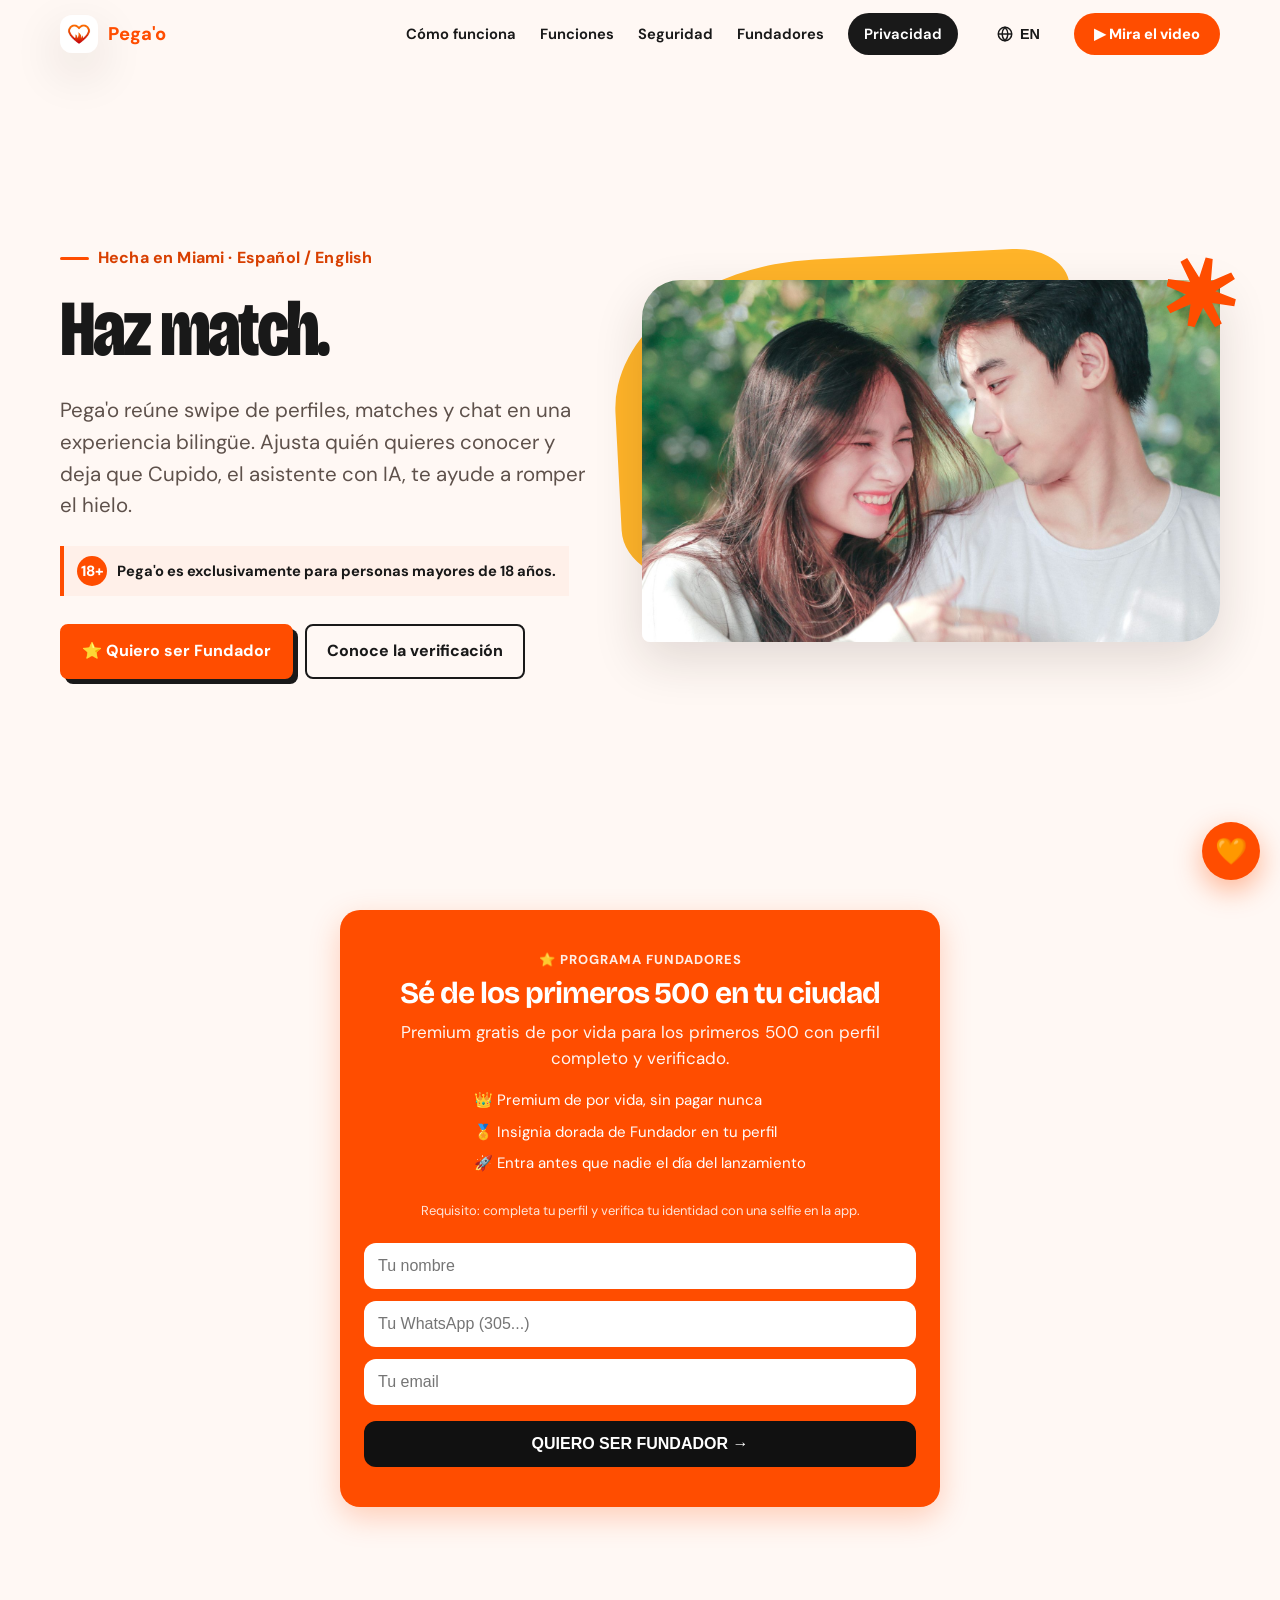
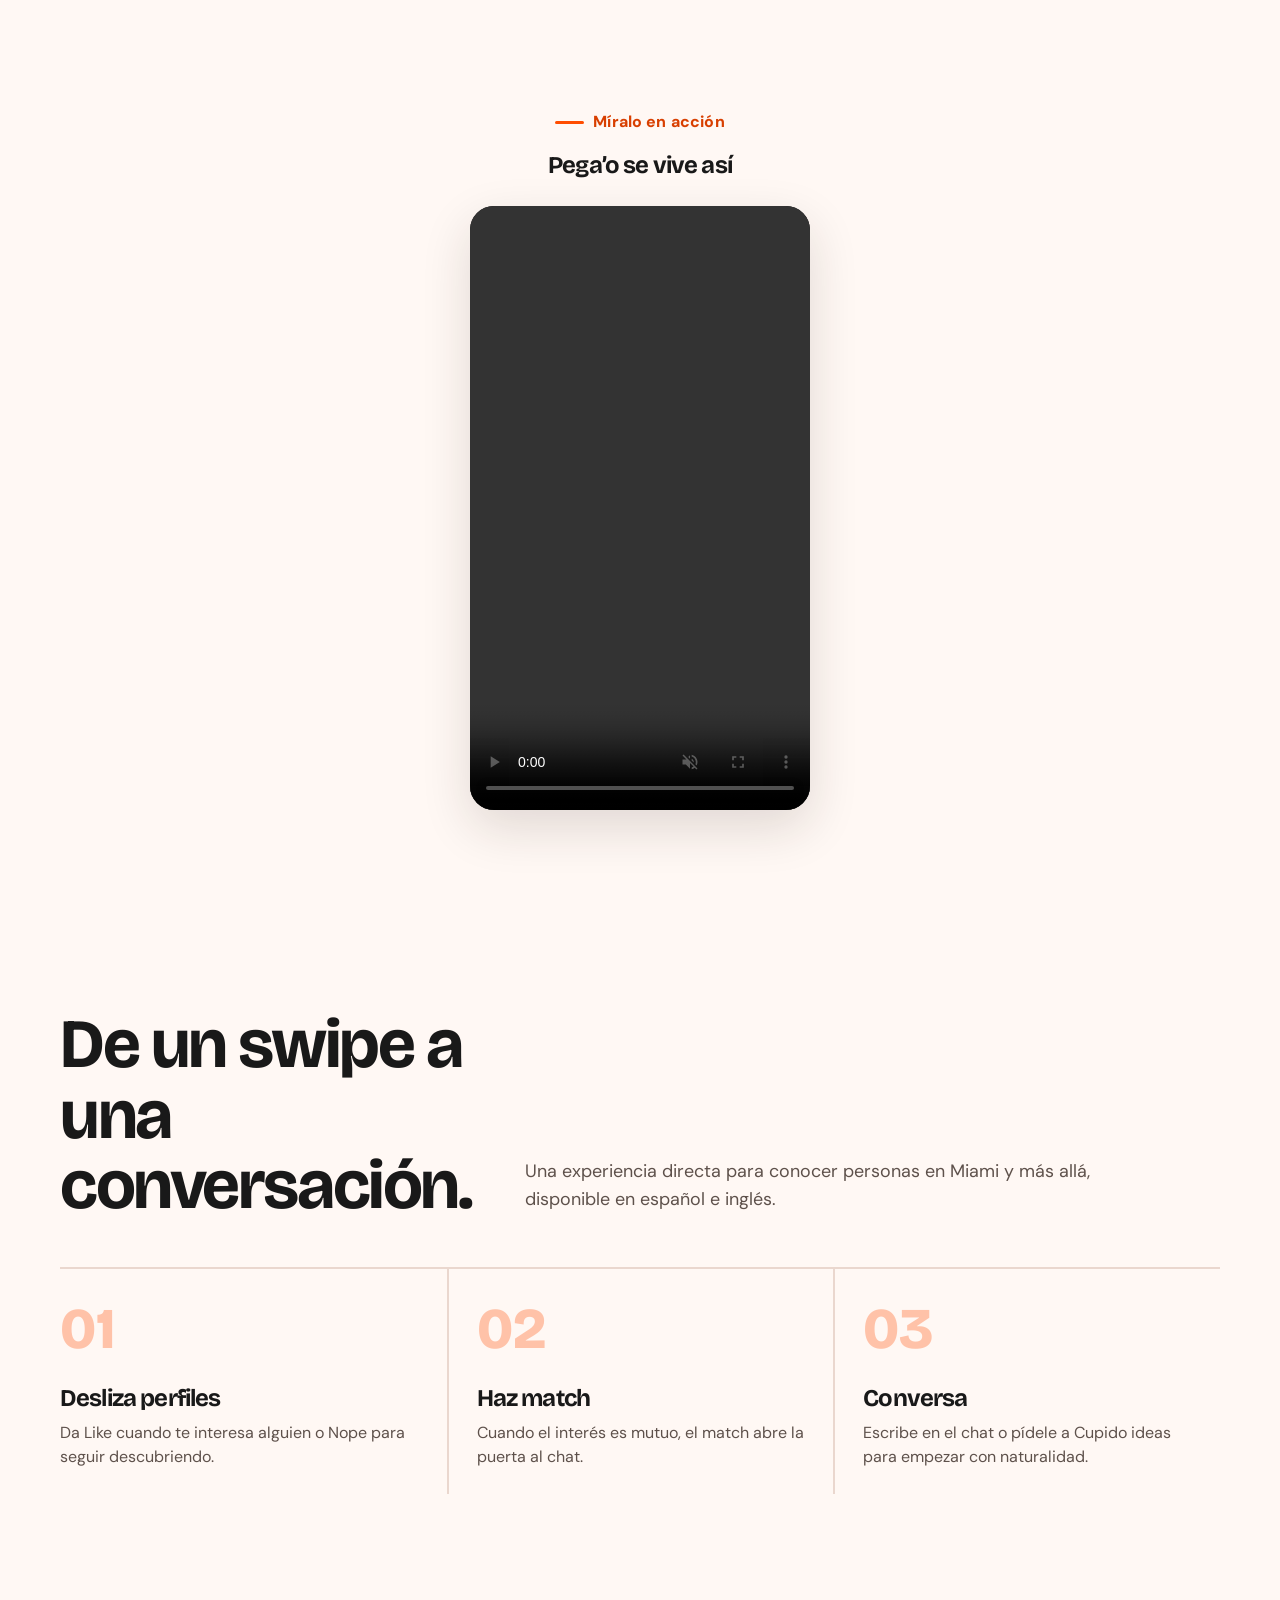
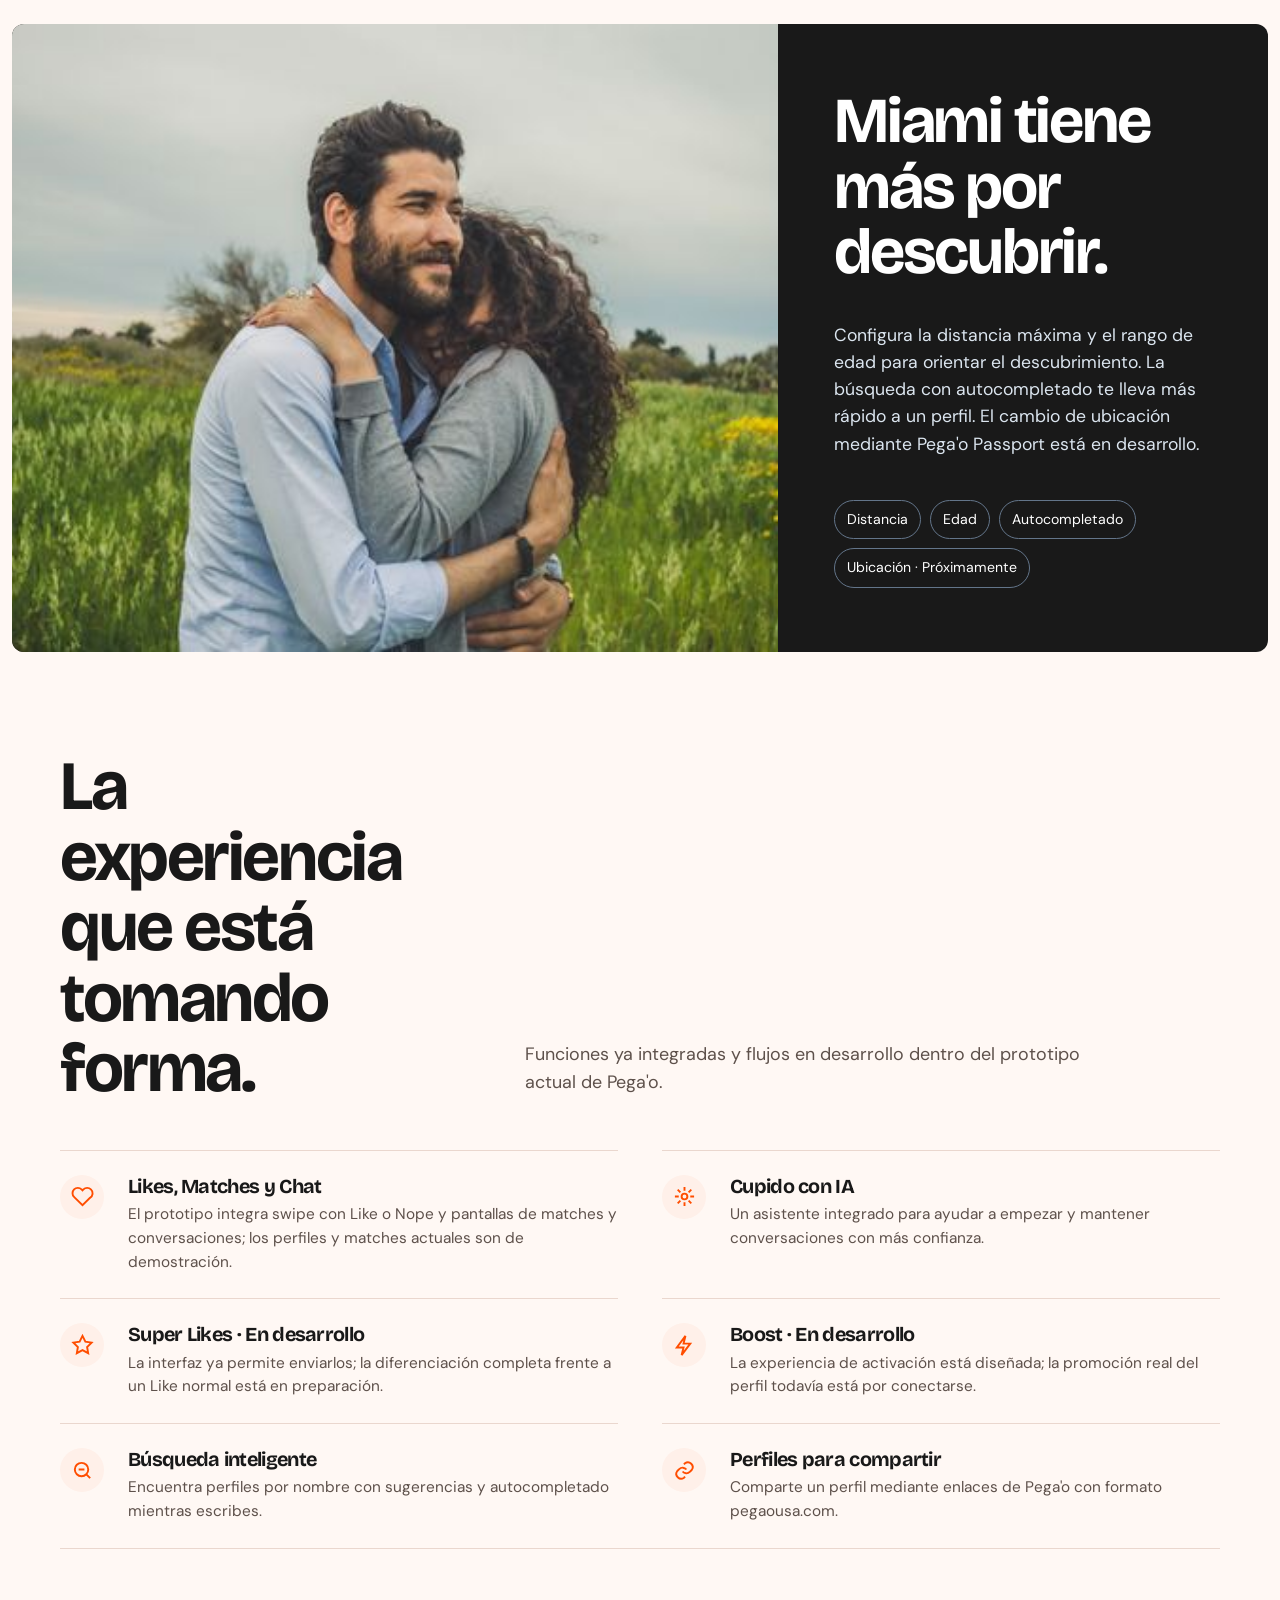
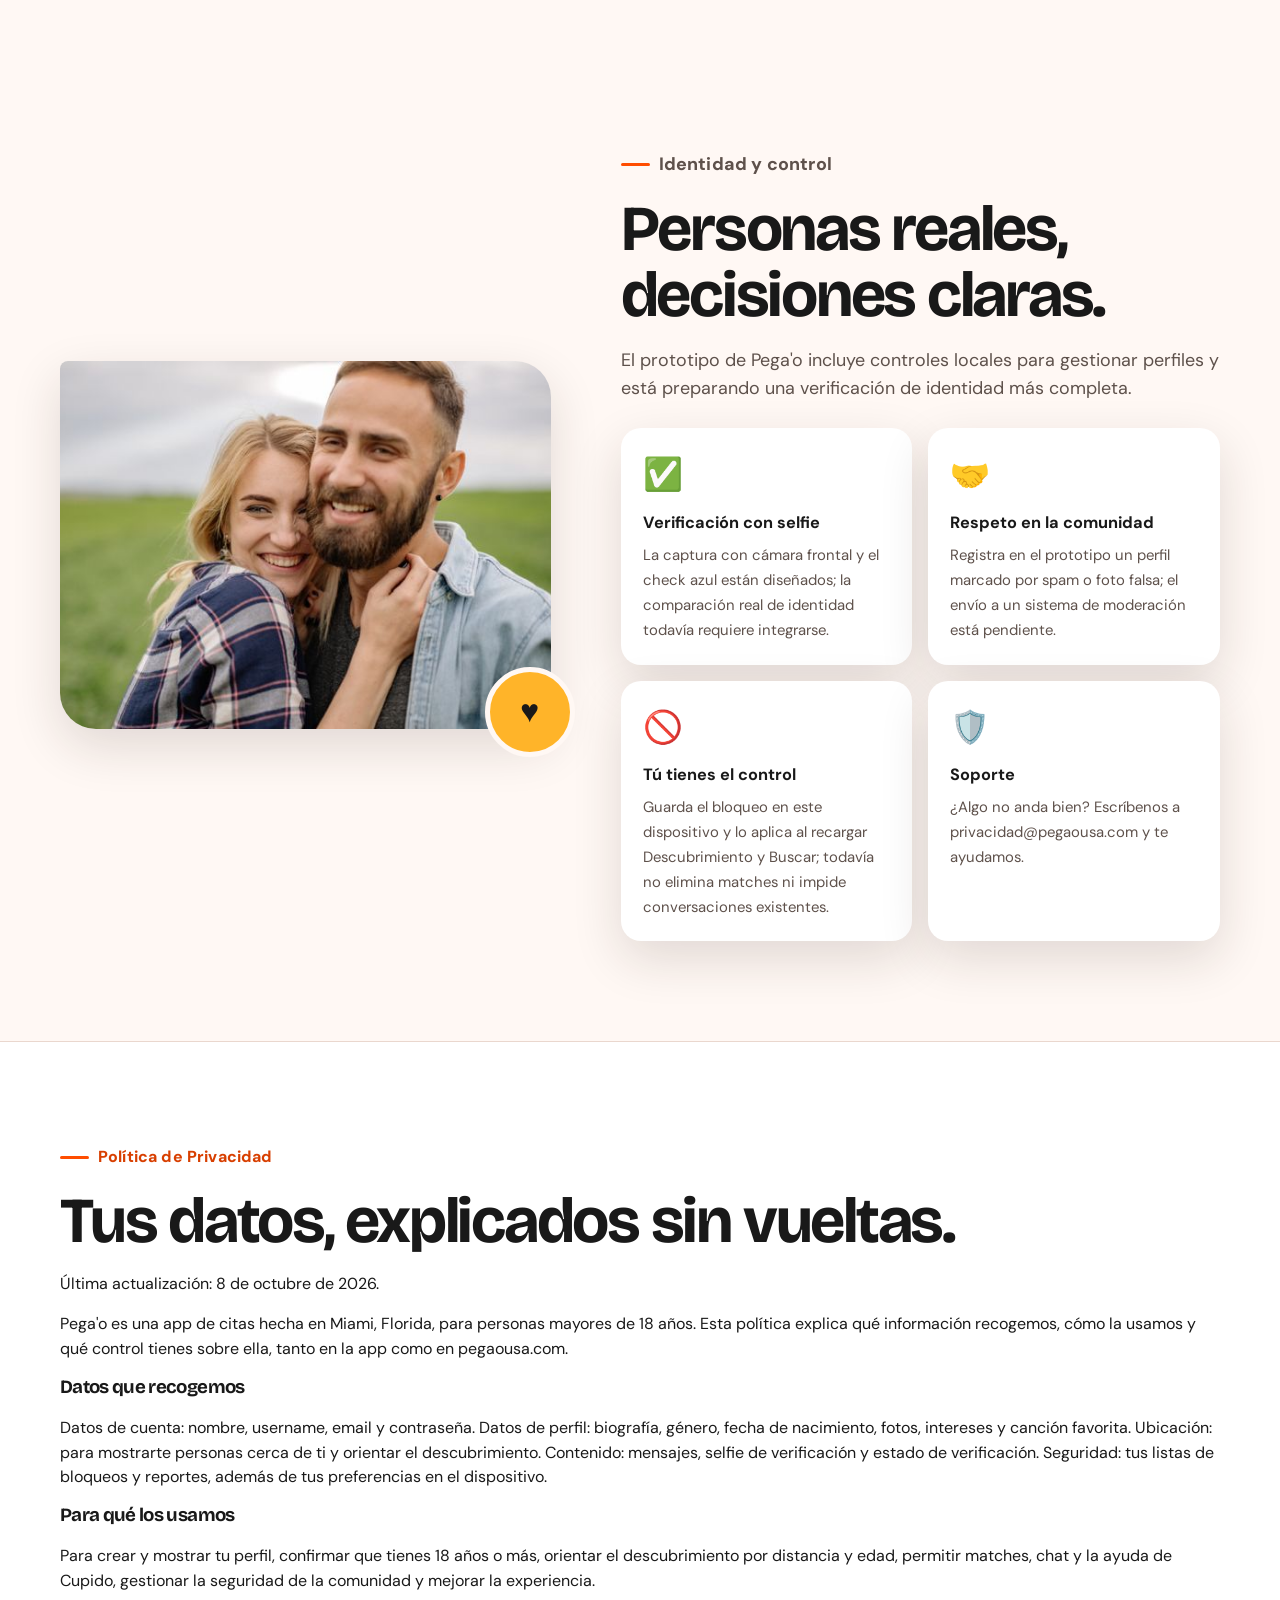
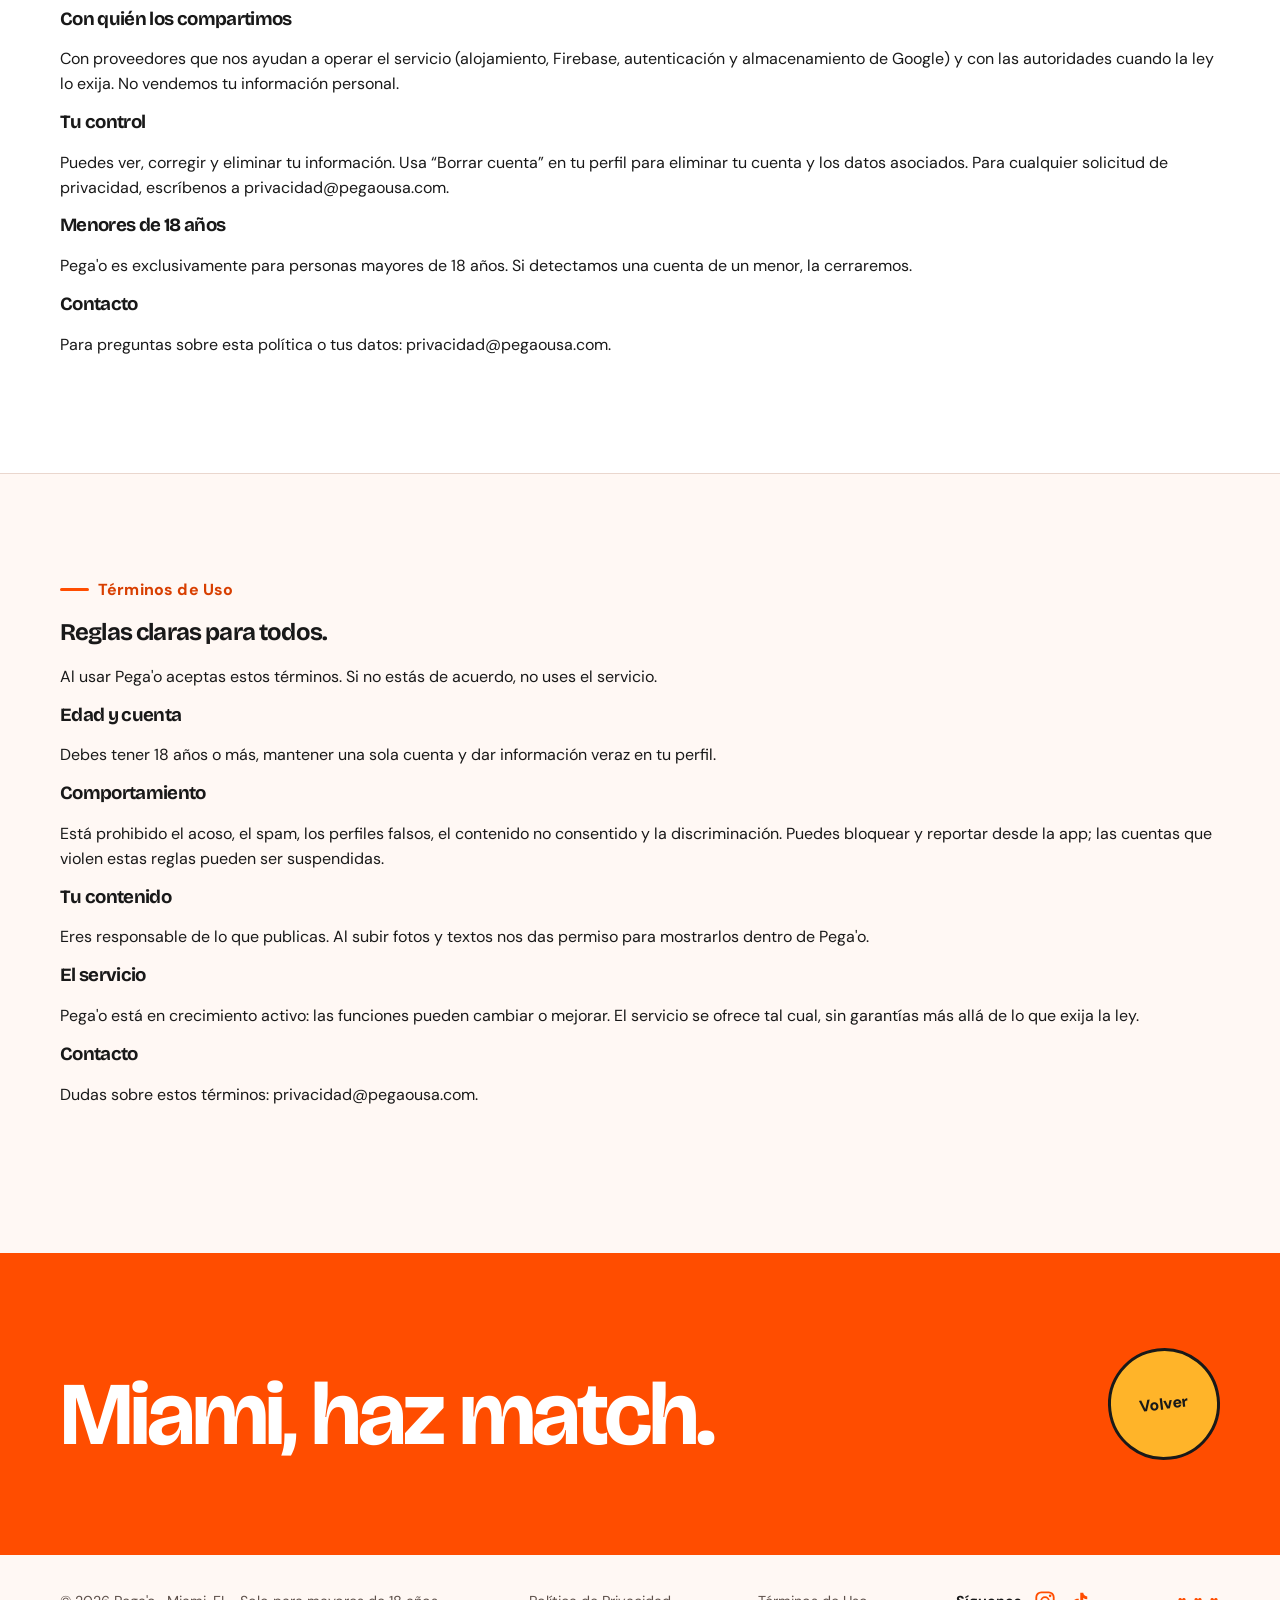
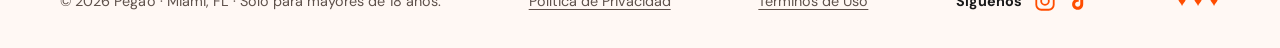
==== commit d62aa2ee: "feat: Cupido IA en la landing para Fundadores y openers Co-authored-by: Cursor <cursoragent@cursor.c" ====
--- a/index.html
+++ b/index.html
@@ -213,6 +213,8 @@
     .lang-toggle { display: inline-flex; align-items: center; gap: 6px; margin-left: 4px; padding: 8px 10px; border: none; background: transparent; color: var(--ink); font-weight: 700; font-size: .9rem; border-radius: 999px; cursor: pointer; }
     .lang-toggle:hover { color: var(--coral); }
 .social { display: inline-flex; align-items: center; gap: 12px; }.social span { font-weight: 700; color: var(--ink); }.social a { display: inline-flex; color: var(--coral); }.social a:hover { color: var(--navy); }.video-section { text-align: center; }.video-frame { max-width: 340px; margin: 28px auto 0; border-radius: 24px; overflow: hidden; box-shadow: var(--shadow); }.video-frame video { width: 100%; display: block; aspect-ratio: 9/16; background: #000; }.pillars { display: grid; grid-template-columns: repeat(auto-fit, minmax(220px, 1fr)); gap: 16px; margin-top: 26px; }.pillar-card { background: #fff; border-radius: 20px; padding: 22px; box-shadow: var(--shadow); }.pillar-card .pillar-icon { font-size: 2rem; margin-bottom: 10px; }.pillar-card strong { display: block; margin-bottom: 8px; font-size: 1.02rem; }.pillar-card span { color: var(--muted); font-size: .93rem; line-height: 1.55; }.top-cta { padding: 10px 20px; background: var(--coral); color: #fff !important; border-radius: 999px; font-weight: 800; }.top-cta:hover { filter: brightness(1.08); color: #fff !important; }</style>
+<!-- Cloudflare Web Analytics --><script type='module' src='https://static.cloudflareinsights.com/beacon.min.js' data-cf-beacon='{"token": "61f30666b28e4ea68d1e963a6be6b141"}'></script><!-- End Cloudflare Web Analytics -->
+  <link rel="stylesheet" href="cupido.css">
 </head>
 <body>
   <header class="wrap topbar" aria-label="Navegación principal" data-aria-en="Main navigation"><a class="brand" href="#top"><img src="[data-uri]" alt="Logo de Pega'o" data-alt-en="Pega'o logo"><span>Pega'o</span></a><a href="#como" data-i18n="k0">Cómo funciona</a><a href="#funciones" data-i18n="k1">Funciones</a><a href="#seguridad" data-i18n="k2">Seguridad</a><a href="#fundadores" data-i18n="kNavFund">Fundadores</a><a class="nav-cta" href="#privacidad" data-i18n="k3">Privacidad</a><button id="lang-toggle" class="lang-toggle" type="button" aria-label="Switch to English"><svg viewBox="0 0 24 24" width="18" height="18" fill="none" stroke="currentColor" stroke-width="2" aria-hidden="true"><circle cx="12" cy="12" r="9"/><path d="M3 12h18M12 3c2.5 2.6 3.9 5.7 3.9 9s-1.4 6.4-3.9 9c-2.5-2.6-3.9-5.7-3.9-9S9.5 5.6 12 3Z"/></svg><span id="lang-label">EN</span></button>
@@ -467,5 +469,16 @@
   if(init === 'en') setLang('en'); else setLang('es');
 })();
 </script>
+
+<button class="cupido-float" id="cupidoOpen" type="button" aria-label="Cupido IA">🧡</button>
+<div class="cupido-box" id="cupidoBox" role="dialog" aria-label="Cupido">
+  <div class="cupido-hd"><b>Cupido</b><button type="button" id="cupidoClose" aria-label="Cerrar">×</button></div>
+  <div class="cupido-msgs" id="cupidoMsgs"></div>
+  <form class="cupido-form" id="cupidoForm">
+    <input id="cupidoInput" autocomplete="off" maxlength="400" placeholder="Pregúntale a Cupido…">
+    <button type="submit">Enviar</button>
+  </form>
+</div>
+<script src="cupido.js" defer></script>
 </body>
 </html>
--- a/cupido.css
+++ b/cupido.css
@@ -0,0 +1,24 @@
+.cupido-float{
+  position:fixed;right:20px;bottom:20px;z-index:80;width:58px;height:58px;border:0;
+  border-radius:50%;background:var(--coral);color:#fff;font-size:26px;cursor:pointer;
+  box-shadow:0 10px 28px rgba(255,77,0,.4);
+}
+.cupido-float:hover{transform:scale(1.06)}
+.cupido-box{
+  display:none;position:fixed;right:20px;bottom:88px;z-index:80;width:min(340px,calc(100vw - 24px));
+  height:min(420px,62vh);background:var(--surface);color:var(--ink);border:1px solid var(--line);
+  border-radius:18px;box-shadow:var(--shadow);flex-direction:column;overflow:hidden;
+}
+.cupido-box.on{display:flex}
+.cupido-hd{
+  display:flex;justify-content:space-between;align-items:center;padding:12px 14px;
+  background:var(--coral);color:#fff;font-weight:800;
+}
+.cupido-hd button{background:none;border:0;color:#fff;font-size:22px;cursor:pointer}
+.cupido-msgs{flex:1;overflow:auto;padding:12px;display:flex;flex-direction:column;gap:8px}
+.cupido-msg{max-width:90%;padding:10px 12px;border-radius:14px;font-size:14px;line-height:1.4}
+.cupido-msg.bot{background:var(--soft-orange);align-self:flex-start}
+.cupido-msg.me{background:var(--coral);color:#fff;align-self:flex-end}
+.cupido-form{display:flex;gap:8px;padding:10px;border-top:1px solid var(--line)}
+.cupido-form input{flex:1;border:1px solid var(--line);border-radius:12px;padding:10px 12px;font:inherit}
+.cupido-form button{border:0;border-radius:12px;background:var(--coral);color:#fff;font-weight:800;padding:10px 14px;cursor:pointer}
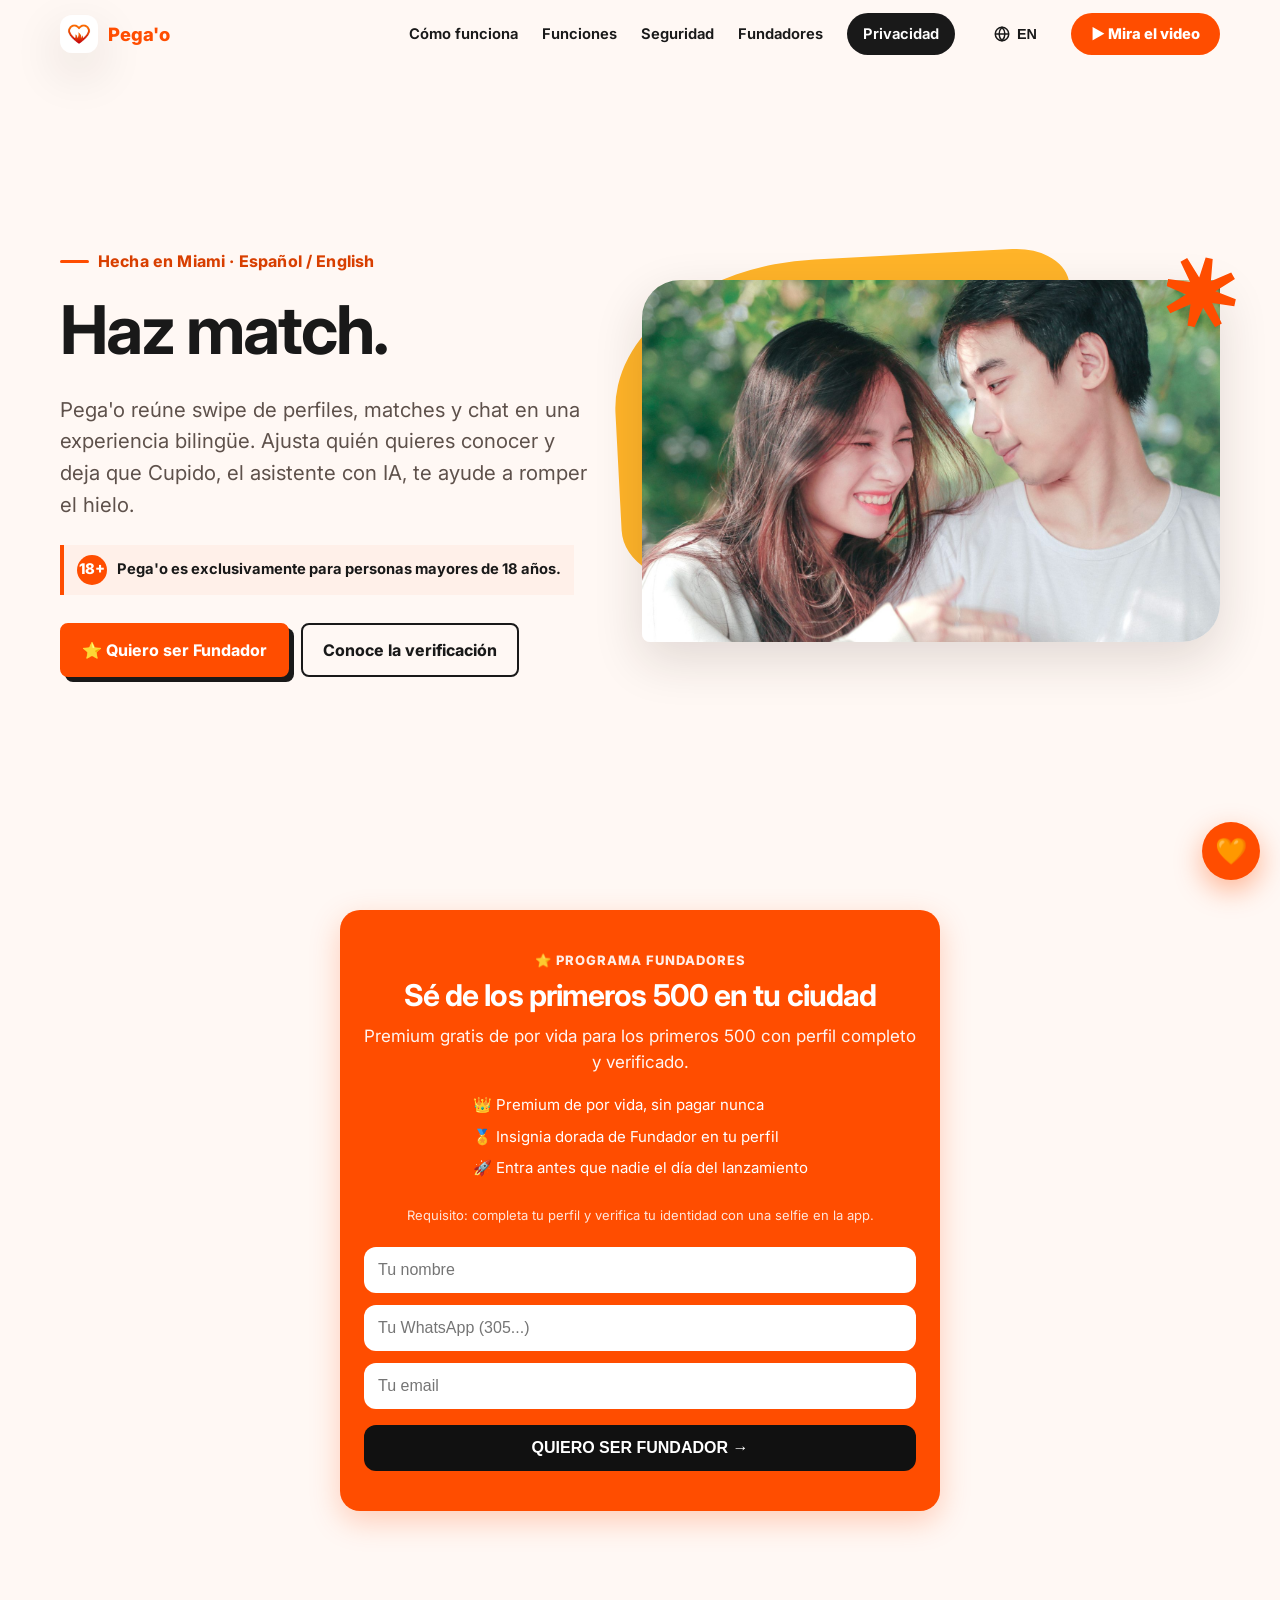
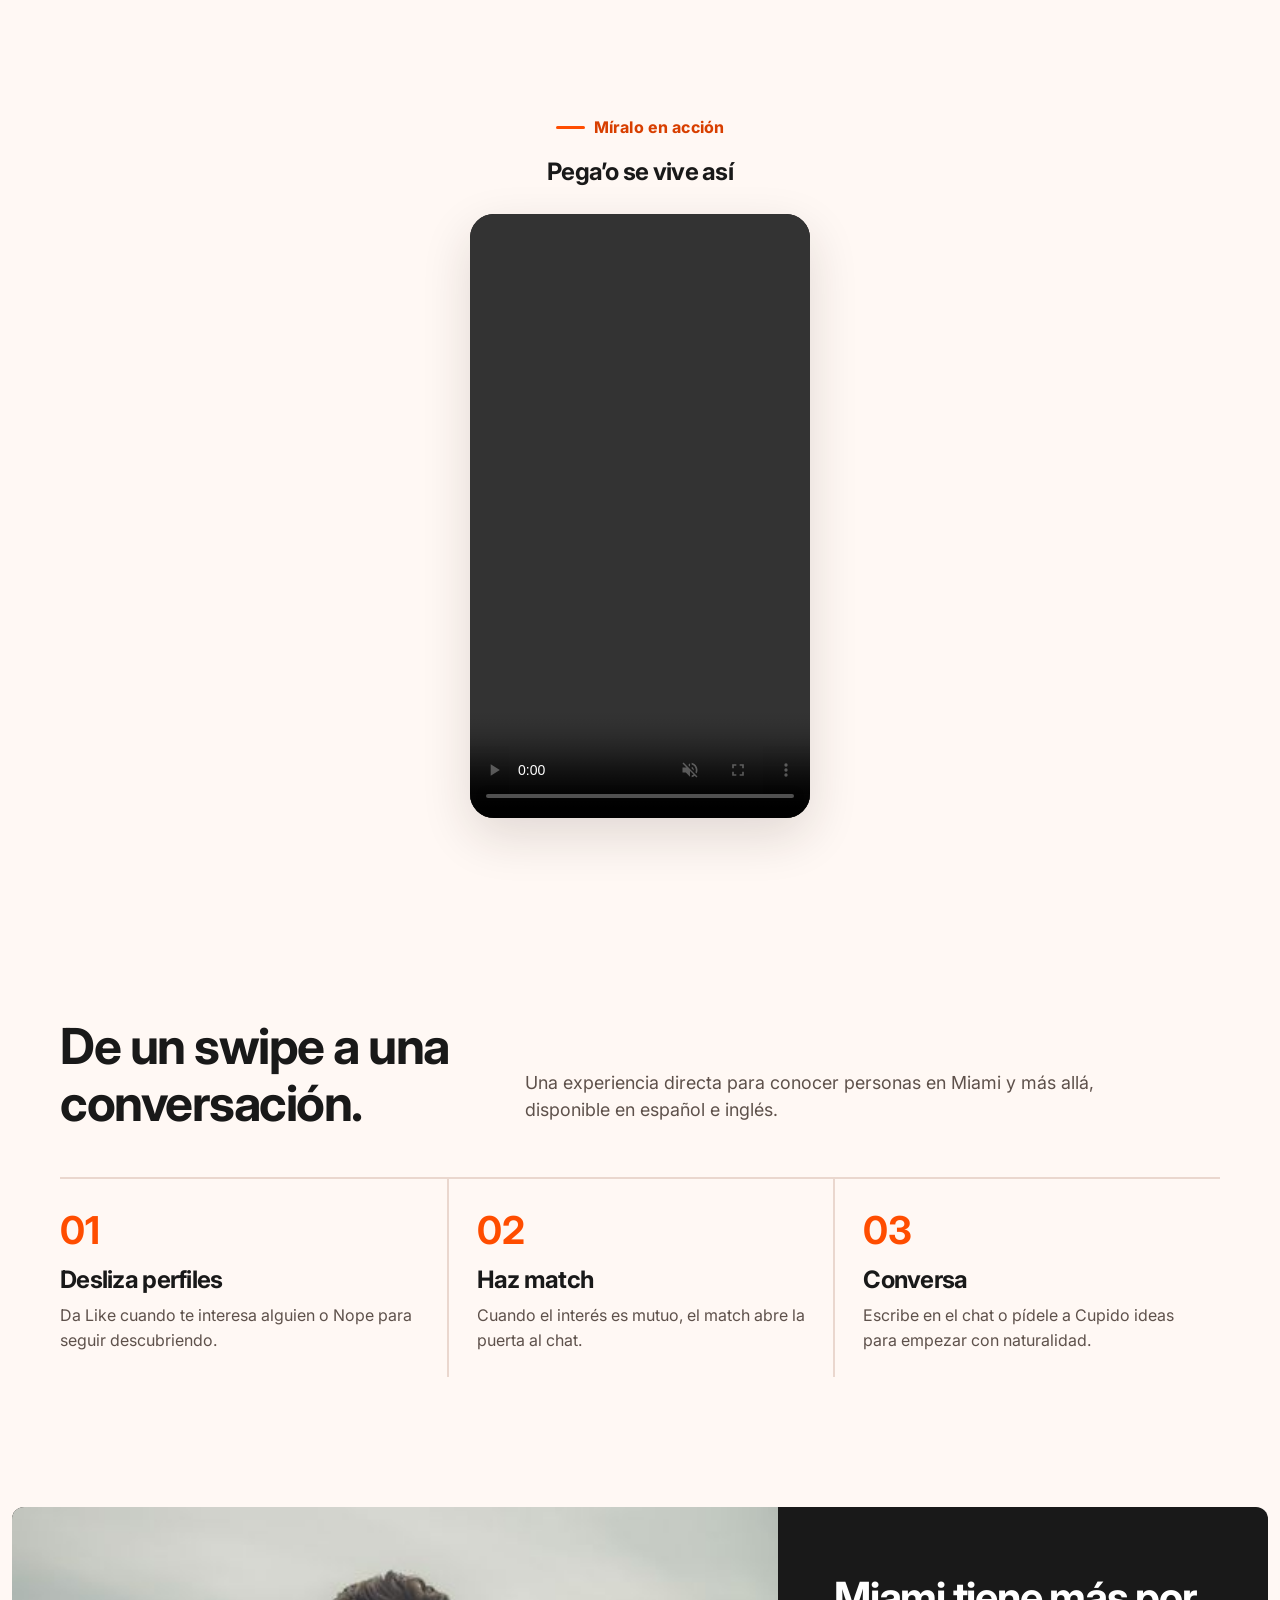
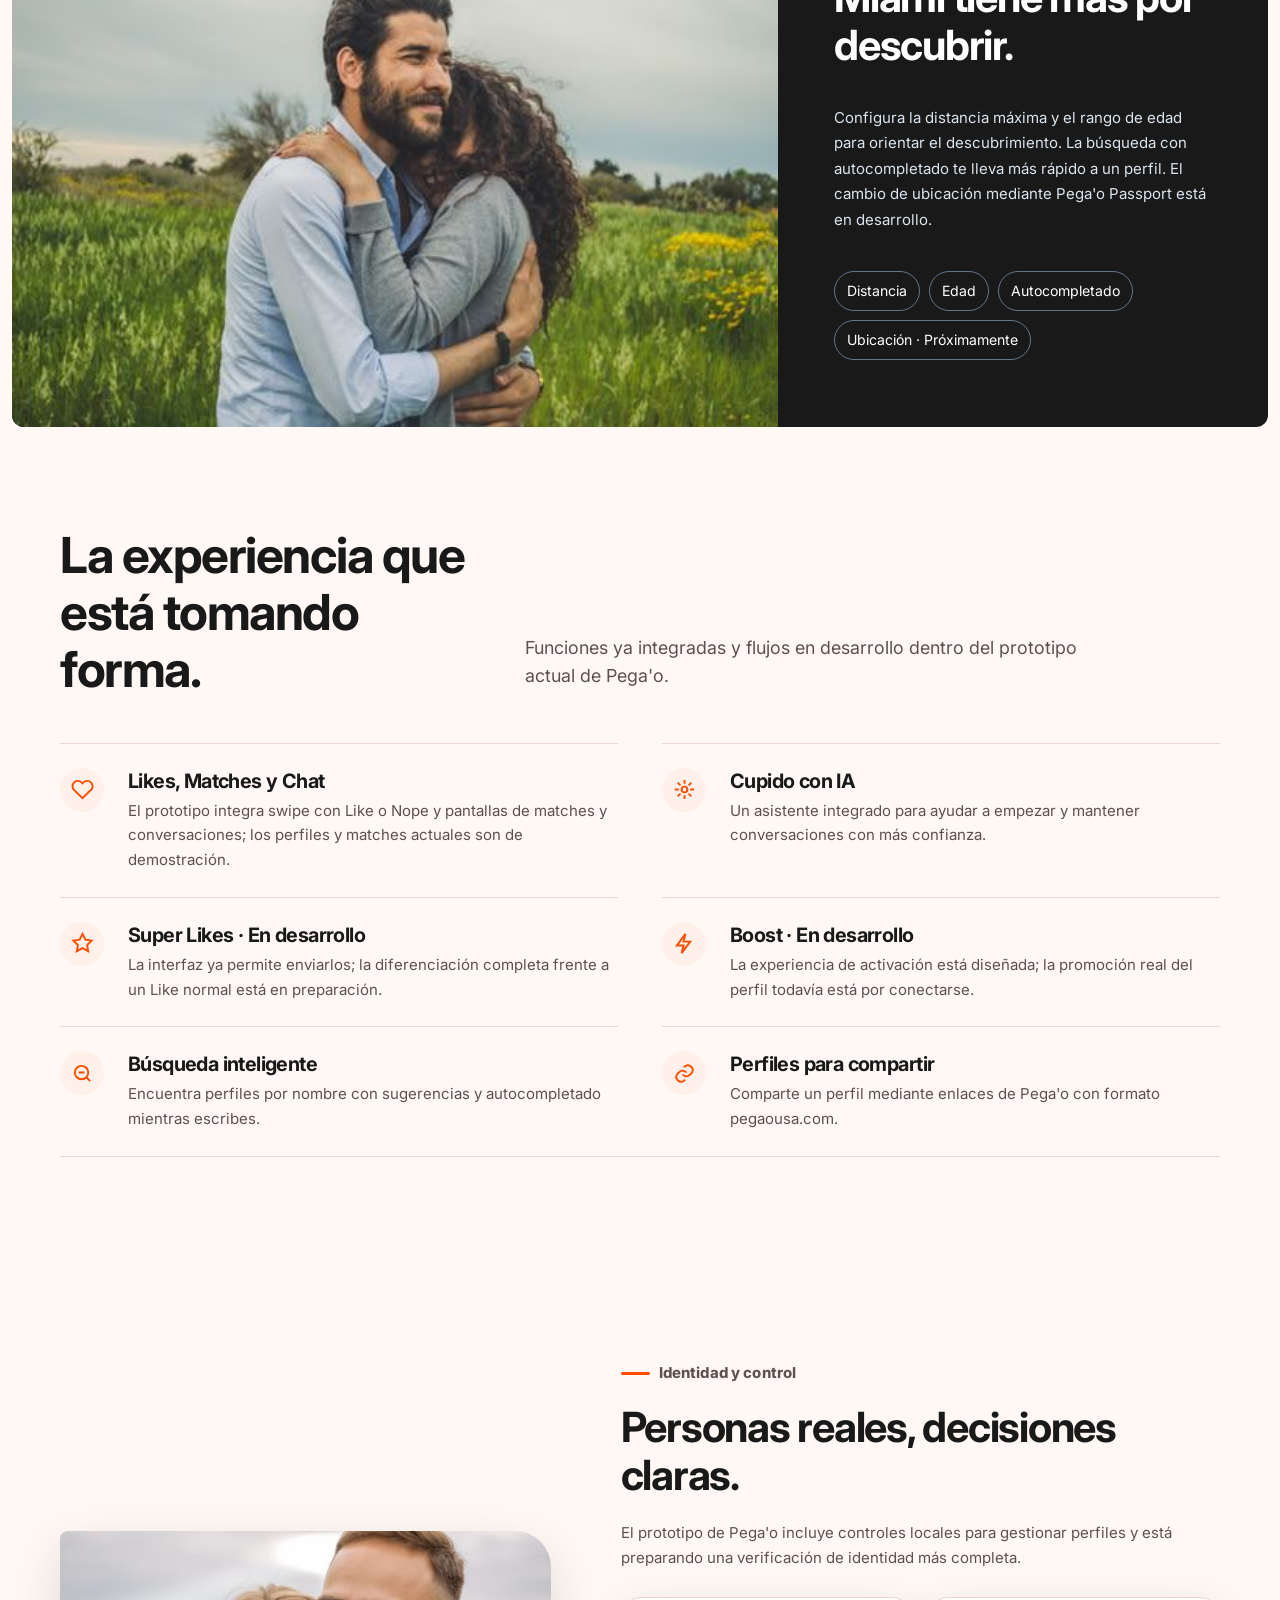
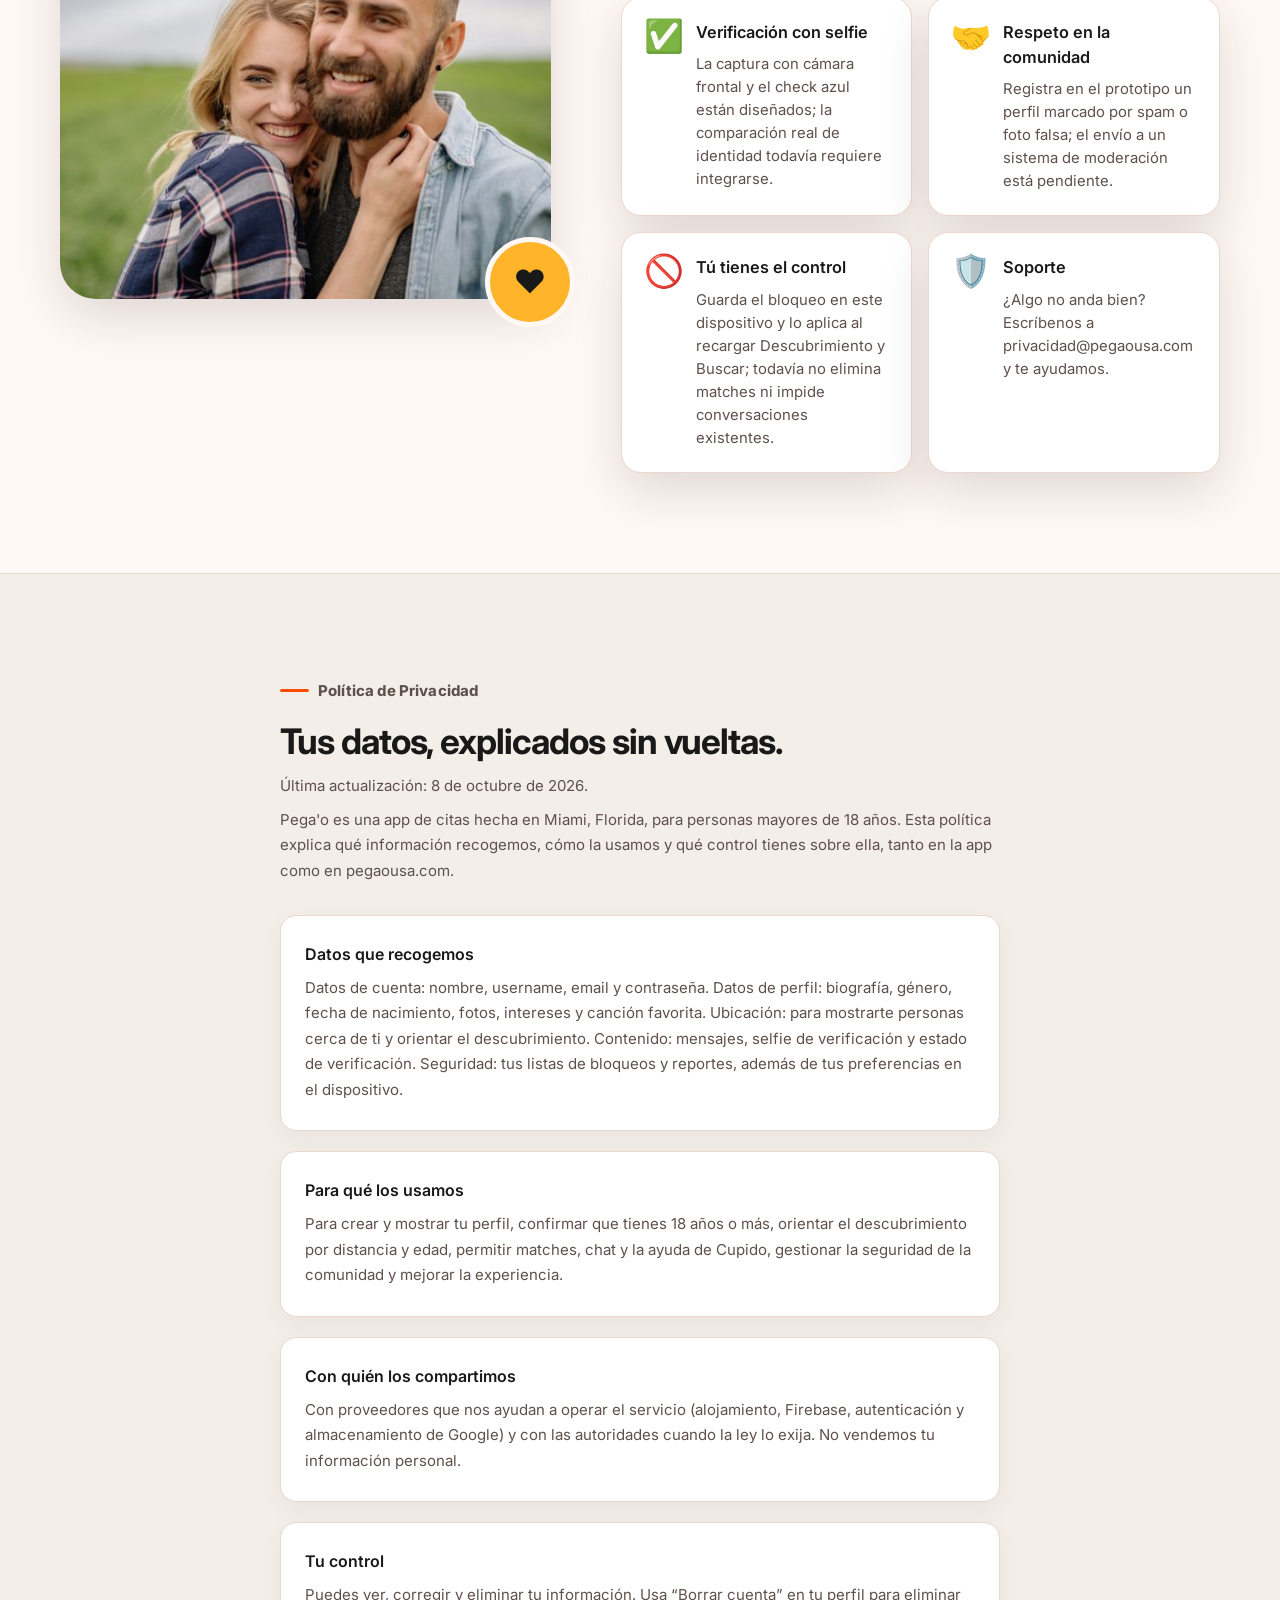
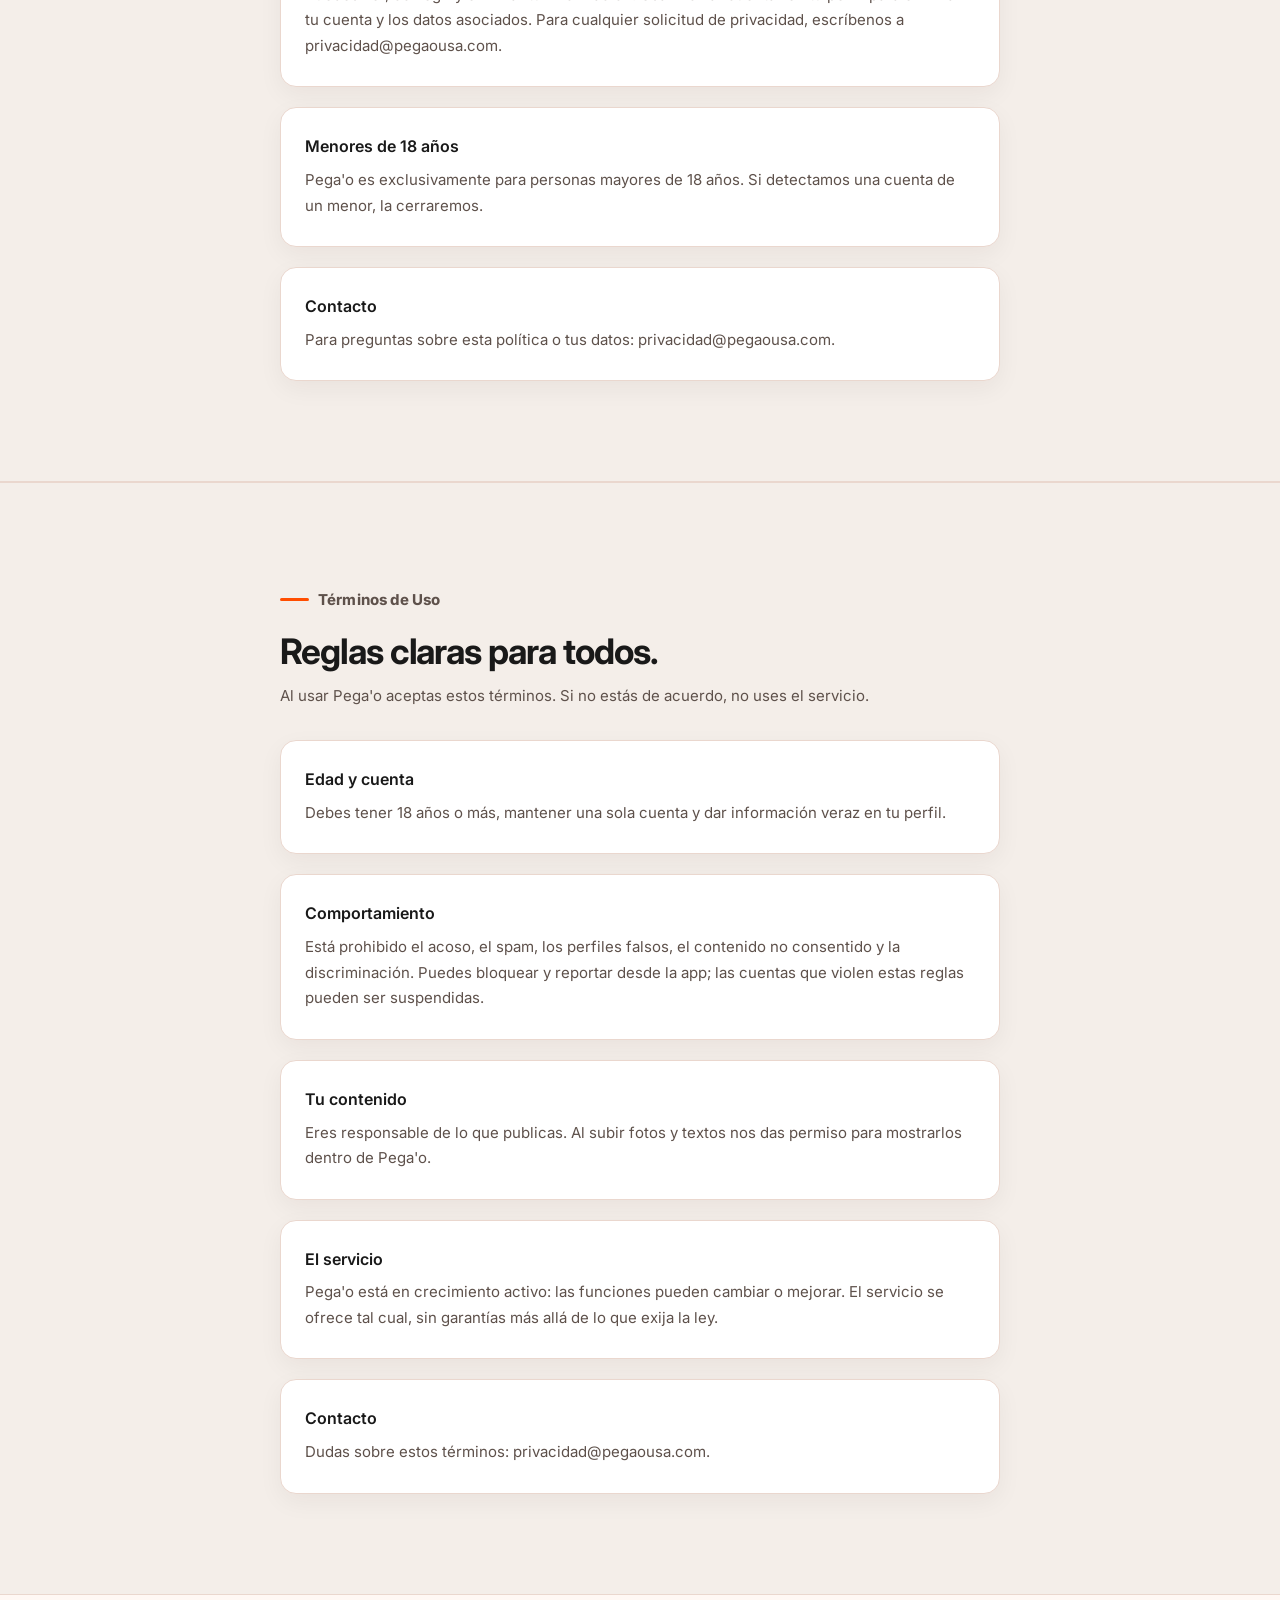
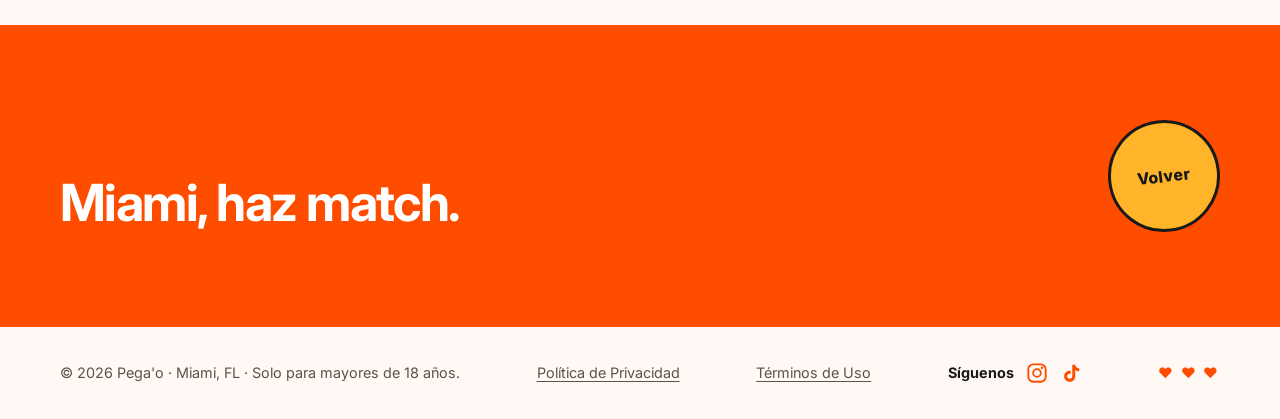
==== commit a22295a1: "style: privacidad en cards tipo Apple, titulos Inter 700 Co-authored-by: Cursor <cursoragent@cursor." ====
--- a/index.html
+++ b/index.html
@@ -9,7 +9,7 @@
   <title>Pega'o — Conecta en Miami</title>
   <link rel="preconnect" href="https://fonts.googleapis.com">
   <link rel="preconnect" href="https://fonts.gstatic.com" crossorigin>
-  <link href="https://fonts.googleapis.com/css2?family=Bricolage+Grotesque:opsz,wdth,wght@12..96,75..100,400..800&family=DM+Sans:opsz,wght@9..40,400..700&display=swap" rel="stylesheet">
+  <link href="https://fonts.googleapis.com/css2?family=Inter:wght@400;500;600;700&family=Bricolage+Grotesque:opsz,wdth,wght@12..96,75..100,400..700&family=DM+Sans:opsz,wght@9..40,400..700&display=swap" rel="stylesheet">
   <style>
     :root {
       color-scheme: light dark;
@@ -51,7 +51,7 @@
       overflow-x: hidden;
       background: var(--bg);
       color: var(--ink);
-      font-family: "DM Sans", sans-serif;
+      font-family: Inter, "DM Sans", sans-serif;
       line-height: 1.55;
     }
     a { color: inherit; }
@@ -88,8 +88,8 @@
       margin: 0 0 18px;
     }
     .kicker::before { content: ""; width: 29px; height: 3px; border-radius: 3px; background: var(--coral); }
-    h1, h2, h3 { font-family: "Bricolage Grotesque", sans-serif; letter-spacing: -.035em; line-height: 1.02; margin-top: 0; }
-    h1 { font-size: clamp(3.2rem, 6.2vw, 5.9rem); max-width: 760px; margin-bottom: 25px; font-weight: 800; font-stretch: 75%; }
+    h1, h2, h3 { font-family: Inter, "Bricolage Grotesque", sans-serif; letter-spacing: -.03em; line-height: 1.15; margin-top: 0; font-weight: 700; }
+    h1 { font-size: clamp(2.6rem, 5.4vw, 4.2rem); max-width: 760px; margin-bottom: 25px; }
     h1 span { color: var(--coral); position: relative; white-space: nowrap; }
     h1 span::after { content: ""; position: absolute; left: 2%; right: 2%; bottom: -.05em; height: .12em; background: var(--sun); transform: rotate(-2deg); z-index: -1; }
     .lead { font-size: clamp(1.08rem, 1.8vw, 1.28rem); color: var(--muted); max-width: 570px; margin: 0 0 24px; }
@@ -118,12 +118,12 @@
     .spark { position: absolute; z-index: 3; width: 72px; height: 72px; right: -18px; top: -24px; color: var(--coral); transform: rotate(12deg); }
     .section { padding: 100px 0; }
     .section-head { display: grid; grid-template-columns: .75fr 1.25fr; gap: 48px; margin-bottom: 45px; align-items: end; }
-    .section-head h2 { font-size: clamp(2.5rem, 5.4vw, 5.1rem); margin: 0; }
+    .section-head h2 { font-size: clamp(2rem, 4.2vw, 3.1rem); margin: 0; font-weight: 700; }
     .section-head p { color: var(--muted); max-width: 580px; font-size: 1.12rem; margin: 0 0 8px; }
     .steps { display: grid; grid-template-columns: repeat(3, 1fr); border-top: 2px solid var(--line); }
     .step { padding: 32px 28px 24px 0; position: relative; }
     .step + .step { border-left: 2px solid var(--line); padding-left: 28px; }
-    .num { font: 800 3.6rem/1 "Bricolage Grotesque", sans-serif; color: var(--rose); display: block; margin-bottom: 28px; }
+    .num { font: 700 2.4rem/1 Inter, sans-serif; color: var(--coral); display: block; margin-bottom: 16px; }
     .step h3 { font-size: 1.5rem; margin-bottom: 10px; }
     .step p { color: var(--muted); margin: 0; }
     .feature-list { display: grid; grid-template-columns: repeat(2, 1fr); gap: 0 44px; border-bottom: 1px solid var(--line); }
@@ -131,38 +131,46 @@
     .feature-icon { width: 44px; height: 44px; display: grid; place-items: center; border-radius: 50%; background: var(--soft-orange); color: var(--coral); }
     .feature-icon svg { width: 23px; height: 23px; }
     .feature h3 { font-size: 1.24rem; margin: 2px 0 6px; }
-    .feature p { color: var(--muted); margin: 0; font-size: .96rem; }
+    .feature p { color: var(--muted); margin: 0; font-size: 15px; line-height: 1.65; }
     .picture-break { width: min(1280px, calc(100% - 24px)); margin: 30px auto 0; display: grid; grid-template-columns: 1.22fr .78fr; min-height: 520px; background: var(--navy); color: #fff; border-radius: 12px; overflow: hidden; }
     .picture-break img { width: 100%; height: 100%; min-height: 520px; object-fit: cover; }
     .picture-copy { padding: 64px 56px; display: flex; flex-direction: column; justify-content: center; }
-    .picture-copy h2 { font-size: clamp(2.6rem, 5vw, 4.8rem); margin-bottom: 20px; }
-    .picture-copy p { color: #dbe5ef; font-size: 1.1rem; }
+    .picture-copy h2 { font-size: clamp(1.85rem, 3.6vw, 2.6rem); margin-bottom: 20px; font-weight: 700; }
+    .picture-copy p { color: #dbe5ef; font-size: 15px; line-height: 1.7; }
     .pill-row { display: flex; flex-wrap: wrap; gap: 9px; margin-top: 24px; }
     .pill { padding: 8px 12px; border: 1px solid #63758a; border-radius: 999px; font-size: .88rem; }
     .safe-grid { display: grid; grid-template-columns: .9fr 1.1fr; gap: 70px; align-items: center; }
     .safe-image { position: relative; }
     .safe-image img { display: block; width: 100%; aspect-ratio: 4/3; object-fit: cover; border-radius: 8px 36px 8px 36px; box-shadow: var(--shadow); }
     .safe-image::after { content: "♥"; position: absolute; right: -24px; bottom: -28px; width: 80px; height: 80px; display: grid; place-items: center; border-radius: 50%; background: var(--sun); color: var(--navy); font-size: 2rem; border: 5px solid var(--bg); }
-    .safe-copy h2 { font-size: clamp(2.5rem, 5vw, 4.8rem); margin-bottom: 20px; }
-    .safe-copy > p { color: var(--muted); font-size: 1.12rem; }
+    .safe-copy h2 { font-size: clamp(1.85rem, 3.8vw, 2.6rem); margin-bottom: 20px; font-weight: 700; }
+    .safe-copy > p { color: var(--muted); font-size: 15px; line-height: 1.7; }
+    .pillars { display: grid; grid-template-columns: 1fr 1fr; gap: 12px; margin-top: 28px; }
+    .pillar-card { background: var(--surface); border: 1px solid var(--line); border-radius: 16px; padding: 16px 14px; display: flex; gap: 12px; align-items: flex-start; }
+    .pillar-icon { font-size: 22px; line-height: 1; }
+    .pillar-card strong { display: block; font-weight: 600; font-size: 14px; }
+    .pillar-card span { display: block; color: var(--muted); font-size: 13px; line-height: 1.45; margin-top: 4px; }
     .principles { margin-top: 28px; }
     .principle { display: grid; grid-template-columns: 42px 1fr; gap: 14px; padding: 17px 0; border-top: 1px solid var(--line); }
     .principle svg { width: 28px; color: var(--coral); }
     .principle strong { display: block; margin-bottom: 3px; }
     .principle span { color: var(--muted); font-size: .95rem; }
-    .privacy { background: var(--surface); border-top: 1px solid var(--line); border-bottom: 1px solid var(--line); }
-    .privacy-layout { display: grid; grid-template-columns: .72fr 1.28fr; gap: 64px; align-items: start; }
-    .privacy h2 { font-size: clamp(2.5rem, 5vw, 4.8rem); margin-bottom: 18px; }
-    .privacy-intro { color: var(--muted); font-size: 1.08rem; margin: 0; }
-    .privacy-points { display: grid; gap: 0; }
-    .privacy-point { padding: 22px 0; border-top: 1px solid var(--line); }
-    .privacy-point:first-child { border-top: 0; padding-top: 4px; }
-    .privacy-point h3 { font-size: 1.2rem; margin-bottom: 7px; }
-    .privacy-point p { color: var(--muted); margin: 0; }
-    .privacy-contact { display: inline-block; margin-top: 8px; color: var(--coral-dark); font-weight: 750; }
+    .privacy, .terms { background: #f4eee9; border-top: 1px solid var(--line); border-bottom: 1px solid var(--line); }
+    .privacy-pro, .terms-pro { max-width: 720px; margin: 0 auto; }
+    .privacy h2, .terms h2 { font-size: clamp(1.7rem, 3.4vw, 2.2rem); margin: 8px 0 10px; font-weight: 700; line-height: 1.25; }
+    .privacy-pro > p, .terms-pro > p { color: var(--muted); font-size: 15px; line-height: 1.7; margin: 0 0 8px; }
+    .privacy-card, .terms-card { background: #fff; border: 1px solid var(--line); border-radius: 16px; padding: 28px 24px; margin-top: 20px; box-shadow: 0 8px 24px rgba(42, 28, 20, .05); }
+    .privacy-card:first-of-type, .terms-card:first-of-type { margin-top: 32px; }
+    .privacy-card h3, .terms-card h3 { font-family: Inter, sans-serif; font-weight: 600; font-size: 16px; letter-spacing: 0; line-height: 1.3; margin: 0 0 10px; }
+    .privacy-card p, .terms-card p { color: var(--muted); font-size: 15px; line-height: 1.7; margin: 0; }
+    .privacy-contact { display: inline-block; margin-top: 8px; color: var(--coral-dark); font-weight: 600; }
+    @media (prefers-color-scheme: dark) {
+      .privacy, .terms { background: #120e0c; }
+      .privacy-card, .terms-card { background: var(--surface); }
+    }
     .manifesto { background: var(--coral); color: #fff; padding: 95px 0; margin-top: 30px; }
     .manifesto-inner { display: grid; grid-template-columns: 1fr auto; gap: 40px; align-items: end; }
-    .manifesto h2 { font-size: clamp(3rem, 7vw, 7rem); max-width: 920px; margin: 0; }
+    .manifesto h2 { font-size: clamp(2rem, 5vw, 3.2rem); max-width: 920px; margin: 0; font-weight: 700; }
     .round-link { width: 112px; height: 112px; border-radius: 50%; display: grid; place-items: center; background: var(--sun); color: var(--navy); text-decoration: none; font-weight: 800; text-align: center; transform: rotate(-7deg); border: 3px solid var(--navy); transition: transform .2s ease; }
     .round-link:hover { transform: rotate(0deg); }
     footer { padding: 35px 0; }
@@ -172,8 +180,8 @@
     :focus-visible { outline: 3px solid var(--sun); outline-offset: 4px; }
     @media (max-width: 820px) {
       .topbar a:not(.nav-cta):not(.top-cta) { display: none; }
-      .hero { grid-template-columns: 1fr; gap: 50px; min-height: auto; padding-top: 38px; }
-      .hero-art { width: calc(100% + 20px); margin-left: -10px; }
+      .hero { grid-template-columns: 1fr; gap: 28px; min-height: auto; padding-top: 24px; }
+      .hero-art { width: 100%; margin-left: 0; }
       .section-head, .safe-grid, .privacy-layout { grid-template-columns: 1fr; gap: 28px; }
       .steps { grid-template-columns: 1fr; }
       .feature-list { grid-template-columns: 1fr; }
@@ -187,21 +195,41 @@
       .round-link { width: 100px; height: 100px; }
     }
     @media (max-width: 520px) {
-      .wrap { width: min(100% - 28px, 1160px); }
-      .topbar { min-height: 58px; }
-      h1 { font-size: clamp(3rem, 16vw, 4.7rem); }
-      .hero { padding-bottom: 58px; }
-      .hero-art img { border-radius: 24px 6px 24px 6px; }
-      .button { width: 100%; }
-      .section { padding: 74px 0; }
-      .section-head { margin-bottom: 24px; }
-      .step { grid-template-columns: 58px 1fr; }
+      .wrap { width: min(100% - 24px, 1160px); }
+      .topbar { min-height: 52px; gap: 10px; }
+      .brand { font-size: 1rem; }
+      .brand img { width: 30px; height: 30px; }
+      h1 { font-size: clamp(2rem, 10.5vw, 2.6rem); margin-bottom: 14px; }
+      .lead { font-size: 1rem; margin-bottom: 14px; }
+      .kicker { font-size: .82rem; margin-bottom: 10px; }
+      .hero { padding: 16px 0 40px; gap: 22px; }
+      .hero-art { width: 100%; margin-left: 0; }
+      .hero-art::before { inset: -10px 16% 20% -10px; }
+      .hero-art img { border-radius: 20px 6px 20px 6px; }
+      .spark { width: 44px; height: 44px; right: 0; top: -10px; }
+      .age-note { font-size: .82rem; padding: 8px 10px; }
+      .button { width: 100%; min-height: 46px; padding: 12px 16px; }
+      .section { padding: 44px 0; }
+      .section-head { margin-bottom: 18px; gap: 12px; }
+      .section-head h2,
+      .safe-copy h2,
+      .picture-copy h2,
+      .privacy h2,
+      .terms h2 { font-size: clamp(1.55rem, 7vw, 2rem); }
+      .pillars { grid-template-columns: 1fr; }
+      .manifesto h2 { font-size: clamp(1.8rem, 9vw, 2.4rem); }
+      .step { grid-template-columns: 48px 1fr; gap: 10px; padding: 18px 0; }
+      .num { font-size: 2rem; }
       .picture-break { width: 100%; border-radius: 0; }
-      .picture-break img { min-height: 280px; }
-      .safe-grid { gap: 48px; }
-      .safe-image::after { right: -5px; width: 66px; height: 66px; }
-      .manifesto { padding: 70px 0; }
+      .picture-break img { min-height: 200px; }
+      .picture-copy { padding: 24px 18px; }
+      .safe-grid { gap: 28px; }
+      .safe-image::after { display: none; }
+      .video-frame, .video-frame video, video { width: 100%; max-width: 100%; height: auto; }
+      .manifesto { padding: 48px 0 72px; }
+      .round-link { width: 84px; height: 84px; font-size: .85rem; }
       .footer-inner { flex-direction: column; align-items: flex-start; }
+      #fundadores > div { padding: 24px 16px !important; }
     }
     @media (prefers-reduced-motion: reduce) {
       html { scroll-behavior: auto; }
@@ -374,40 +402,62 @@
     </section>
 
     <section class="section privacy" id="privacidad" aria-labelledby="privacy-title">
-<div class="wrap">
+<div class="wrap privacy-pro">
 <p class="kicker" data-i18n="privacidad_kicker">Política de Privacidad</p>
 <h2 id="privacy-title" data-i18n="privacidad_title">Tus datos, explicados sin vueltas.</h2>
 <p data-i18n="privacidad_updated">Última actualización: 8 de octubre de 2026.</p>
 <p data-i18n="privacidad_intro">Pega'o es una app de citas hecha en Miami, Florida, para personas mayores de 18 años. Esta política explica qué información recogemos, cómo la usamos y qué control tienes sobre ella, tanto en la app como en pegaousa.com.</p>
+<div class="privacy-card">
 <h3 data-i18n="privacidad_h1">Datos que recogemos</h3>
 <p data-i18n="privacidad_p1">Datos de cuenta: nombre, username, email y contraseña. Datos de perfil: biografía, género, fecha de nacimiento, fotos, intereses y canción favorita. Ubicación: para mostrarte personas cerca de ti y orientar el descubrimiento. Contenido: mensajes, selfie de verificación y estado de verificación. Seguridad: tus listas de bloqueos y reportes, además de tus preferencias en el dispositivo.</p>
+</div>
+<div class="privacy-card">
 <h3 data-i18n="privacidad_h2">Para qué los usamos</h3>
 <p data-i18n="privacidad_p2">Para crear y mostrar tu perfil, confirmar que tienes 18 años o más, orientar el descubrimiento por distancia y edad, permitir matches, chat y la ayuda de Cupido, gestionar la seguridad de la comunidad y mejorar la experiencia.</p>
+</div>
+<div class="privacy-card">
 <h3 data-i18n="privacidad_h3">Con quién los compartimos</h3>
 <p data-i18n="privacidad_p3">Con proveedores que nos ayudan a operar el servicio (alojamiento, Firebase, autenticación y almacenamiento de Google) y con las autoridades cuando la ley lo exija. No vendemos tu información personal.</p>
+</div>
+<div class="privacy-card">
 <h3 data-i18n="privacidad_h4">Tu control</h3>
 <p data-i18n="privacidad_p4">Puedes ver, corregir y eliminar tu información. Usa “Borrar cuenta” en tu perfil para eliminar tu cuenta y los datos asociados. Para cualquier solicitud de privacidad, escríbenos a privacidad@pegaousa.com.</p>
+</div>
+<div class="privacy-card">
 <h3 data-i18n="privacidad_h5">Menores de 18 años</h3>
 <p data-i18n="privacidad_p5">Pega'o es exclusivamente para personas mayores de 18 años. Si detectamos una cuenta de un menor, la cerraremos.</p>
+</div>
+<div class="privacy-card">
 <h3 data-i18n="privacidad_h6">Contacto</h3>
 <p data-i18n="privacidad_p6">Para preguntas sobre esta política o tus datos: privacidad@pegaousa.com.</p>
 </div>
+</div>
 </section>
 <section class="section terms" id="terminos" aria-labelledby="terms-title">
-<div class="wrap">
+<div class="wrap terms-pro">
 <p class="kicker" data-i18n="terminos_kicker">Términos de Uso</p>
 <h2 id="terms-title" data-i18n="terminos_title">Reglas claras para todos.</h2>
 <p data-i18n="terminos_intro">Al usar Pega'o aceptas estos términos. Si no estás de acuerdo, no uses el servicio.</p>
+<div class="terms-card">
 <h3 data-i18n="terminos_h1">Edad y cuenta</h3>
 <p data-i18n="terminos_p1">Debes tener 18 años o más, mantener una sola cuenta y dar información veraz en tu perfil.</p>
+</div>
+<div class="terms-card">
 <h3 data-i18n="terminos_h2">Comportamiento</h3>
 <p data-i18n="terminos_p2">Está prohibido el acoso, el spam, los perfiles falsos, el contenido no consentido y la discriminación. Puedes bloquear y reportar desde la app; las cuentas que violen estas reglas pueden ser suspendidas.</p>
+</div>
+<div class="terms-card">
 <h3 data-i18n="terminos_h3">Tu contenido</h3>
 <p data-i18n="terminos_p3">Eres responsable de lo que publicas. Al subir fotos y textos nos das permiso para mostrarlos dentro de Pega'o.</p>
+</div>
+<div class="terms-card">
 <h3 data-i18n="terminos_h4">El servicio</h3>
 <p data-i18n="terminos_p4">Pega'o está en crecimiento activo: las funciones pueden cambiar o mejorar. El servicio se ofrece tal cual, sin garantías más allá de lo que exija la ley.</p>
+</div>
+<div class="terms-card">
 <h3 data-i18n="terminos_h5">Contacto</h3>
 <p data-i18n="terminos_p5">Dudas sobre estos términos: privacidad@pegaousa.com.</p>
+</div>
 </div>
 </section>
 
--- a/cupido.css
+++ b/cupido.css
@@ -20,5 +20,26 @@
 .cupido-msg.bot{background:var(--soft-orange);align-self:flex-start}
 .cupido-msg.me{background:var(--coral);color:#fff;align-self:flex-end}
 .cupido-form{display:flex;gap:8px;padding:10px;border-top:1px solid var(--line)}
-.cupido-form input{flex:1;border:1px solid var(--line);border-radius:12px;padding:10px 12px;font:inherit}
+.cupido-form input{flex:1;min-width:0;border:1px solid var(--line);border-radius:12px;padding:10px 12px;font:inherit;font-size:16px}
 .cupido-form button{border:0;border-radius:12px;background:var(--coral);color:#fff;font-weight:800;padding:10px 14px;cursor:pointer}
+@media (max-width: 820px){
+  .cupido-float{width:48px;height:48px;right:12px;bottom:12px;font-size:20px}
+  .cupido-box{
+    right:12px;left:auto;bottom:72px;
+    width:min(300px,calc(100vw - 24px));
+    height:min(38vh,300px);max-height:300px;
+    border-radius:14px;
+  }
+  .cupido-hd{padding:10px 12px}
+  .cupido-hd b{font-size:13px}
+  .cupido-msgs{padding:10px}
+  .cupido-msg{font-size:13px;padding:8px 10px}
+  .cupido-form{padding:8px}
+  .cupido-form button{padding:9px 12px;font-size:13px}
+}
+@media (max-width: 420px){
+  .cupido-box{
+    height:min(34vh,260px);max-height:260px;
+    width:min(280px,calc(100vw - 24px));
+  }
+}
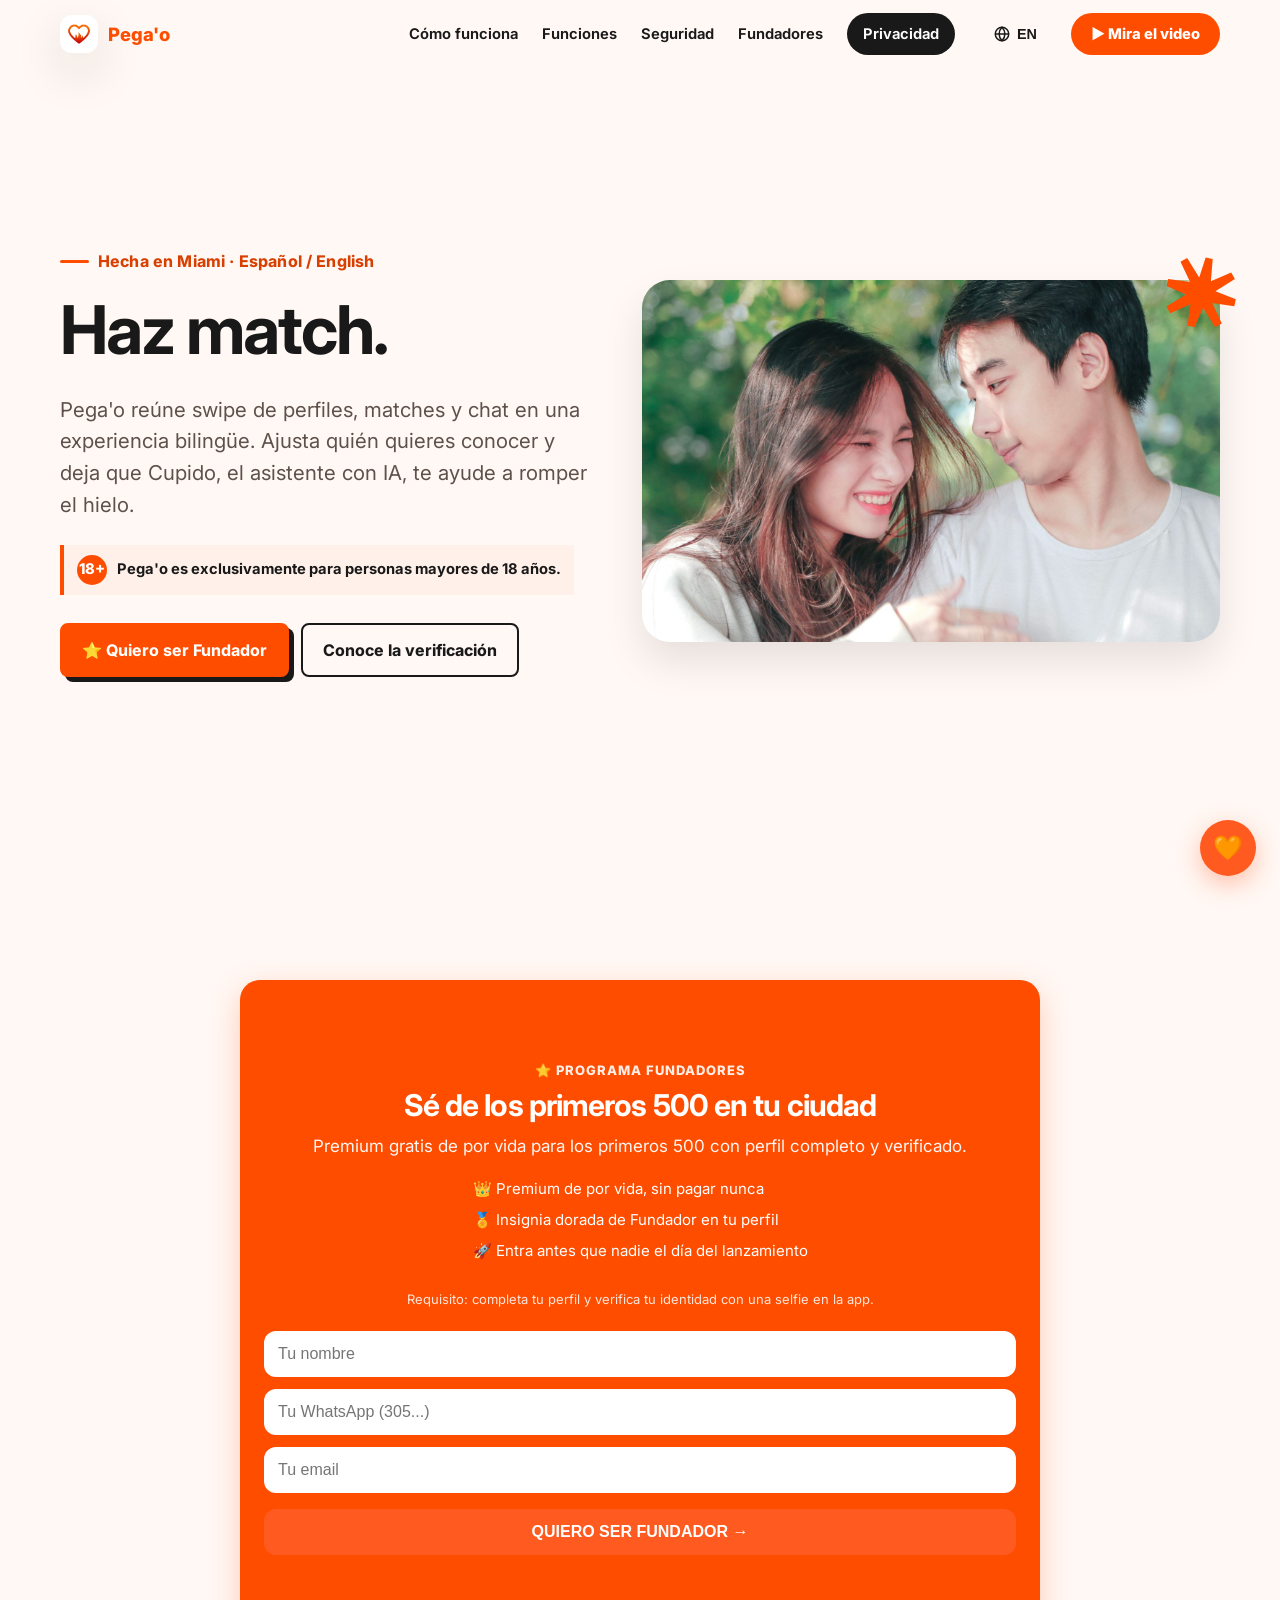
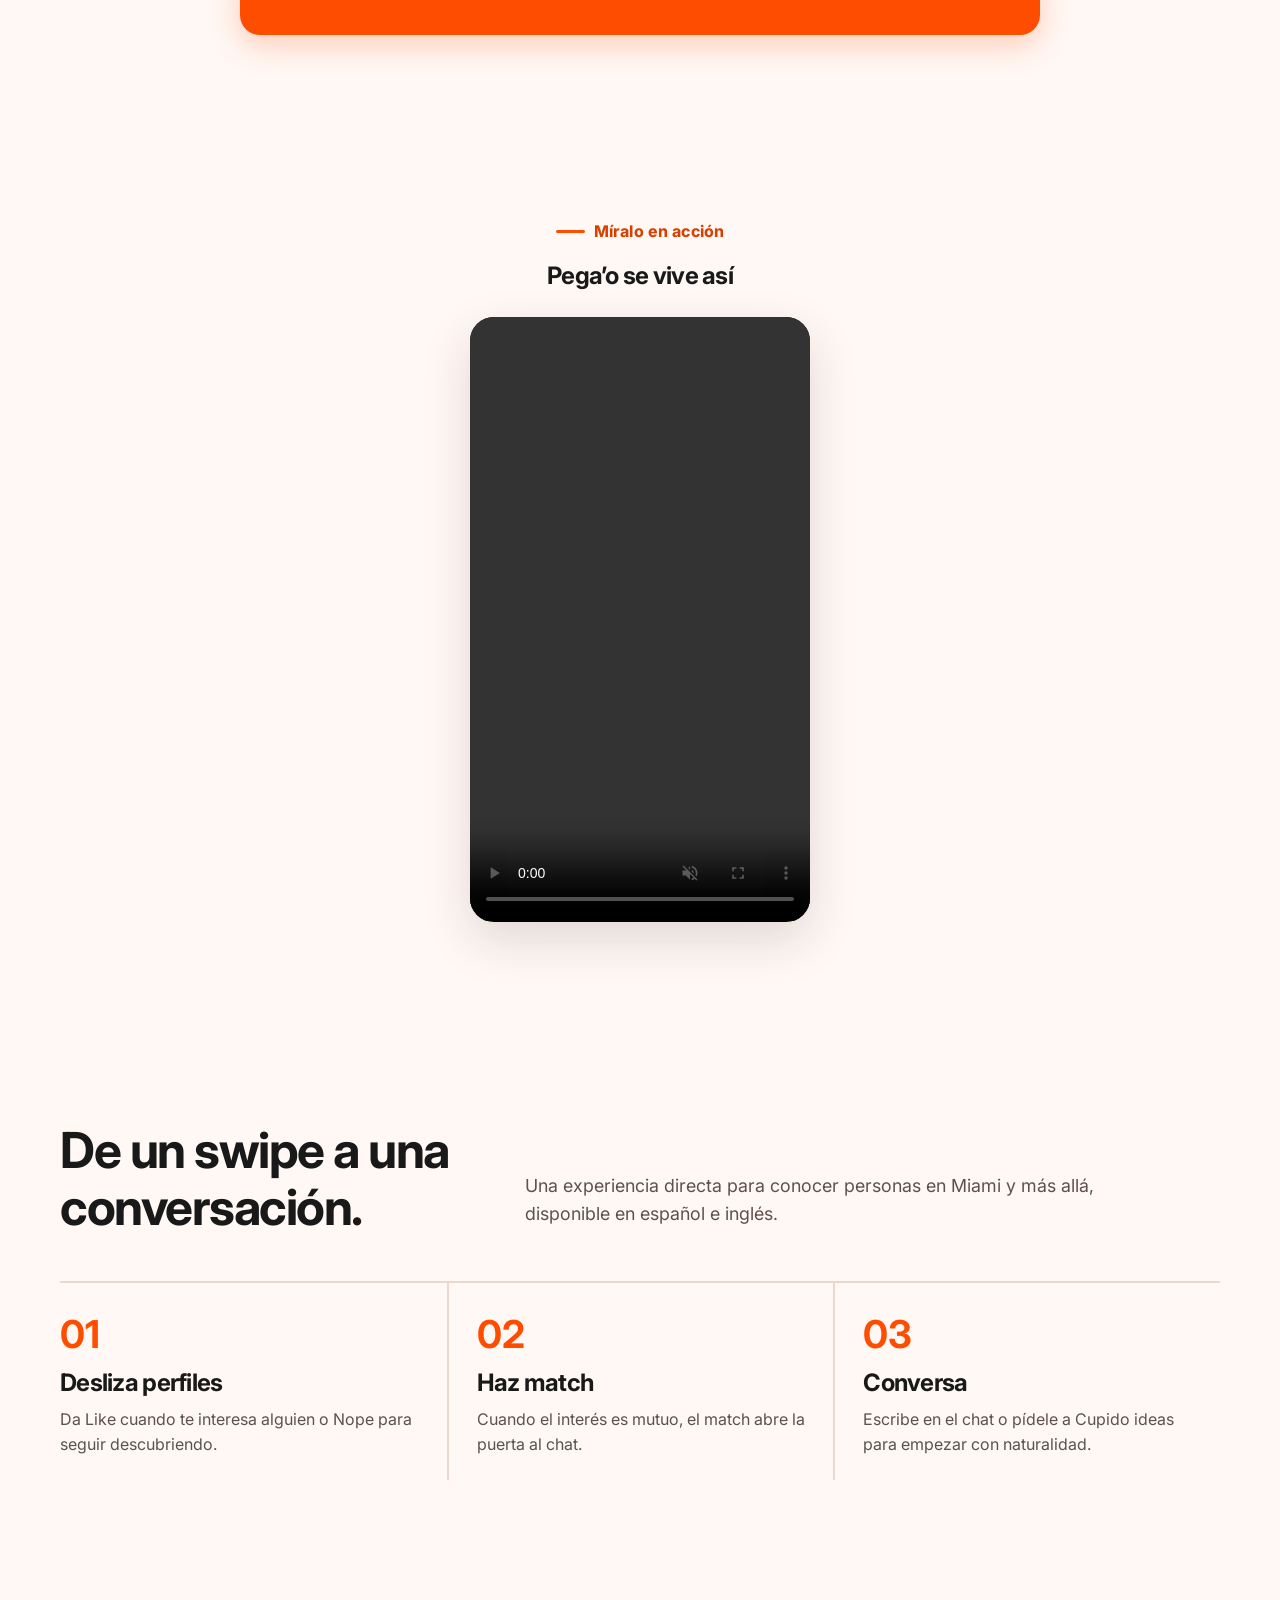
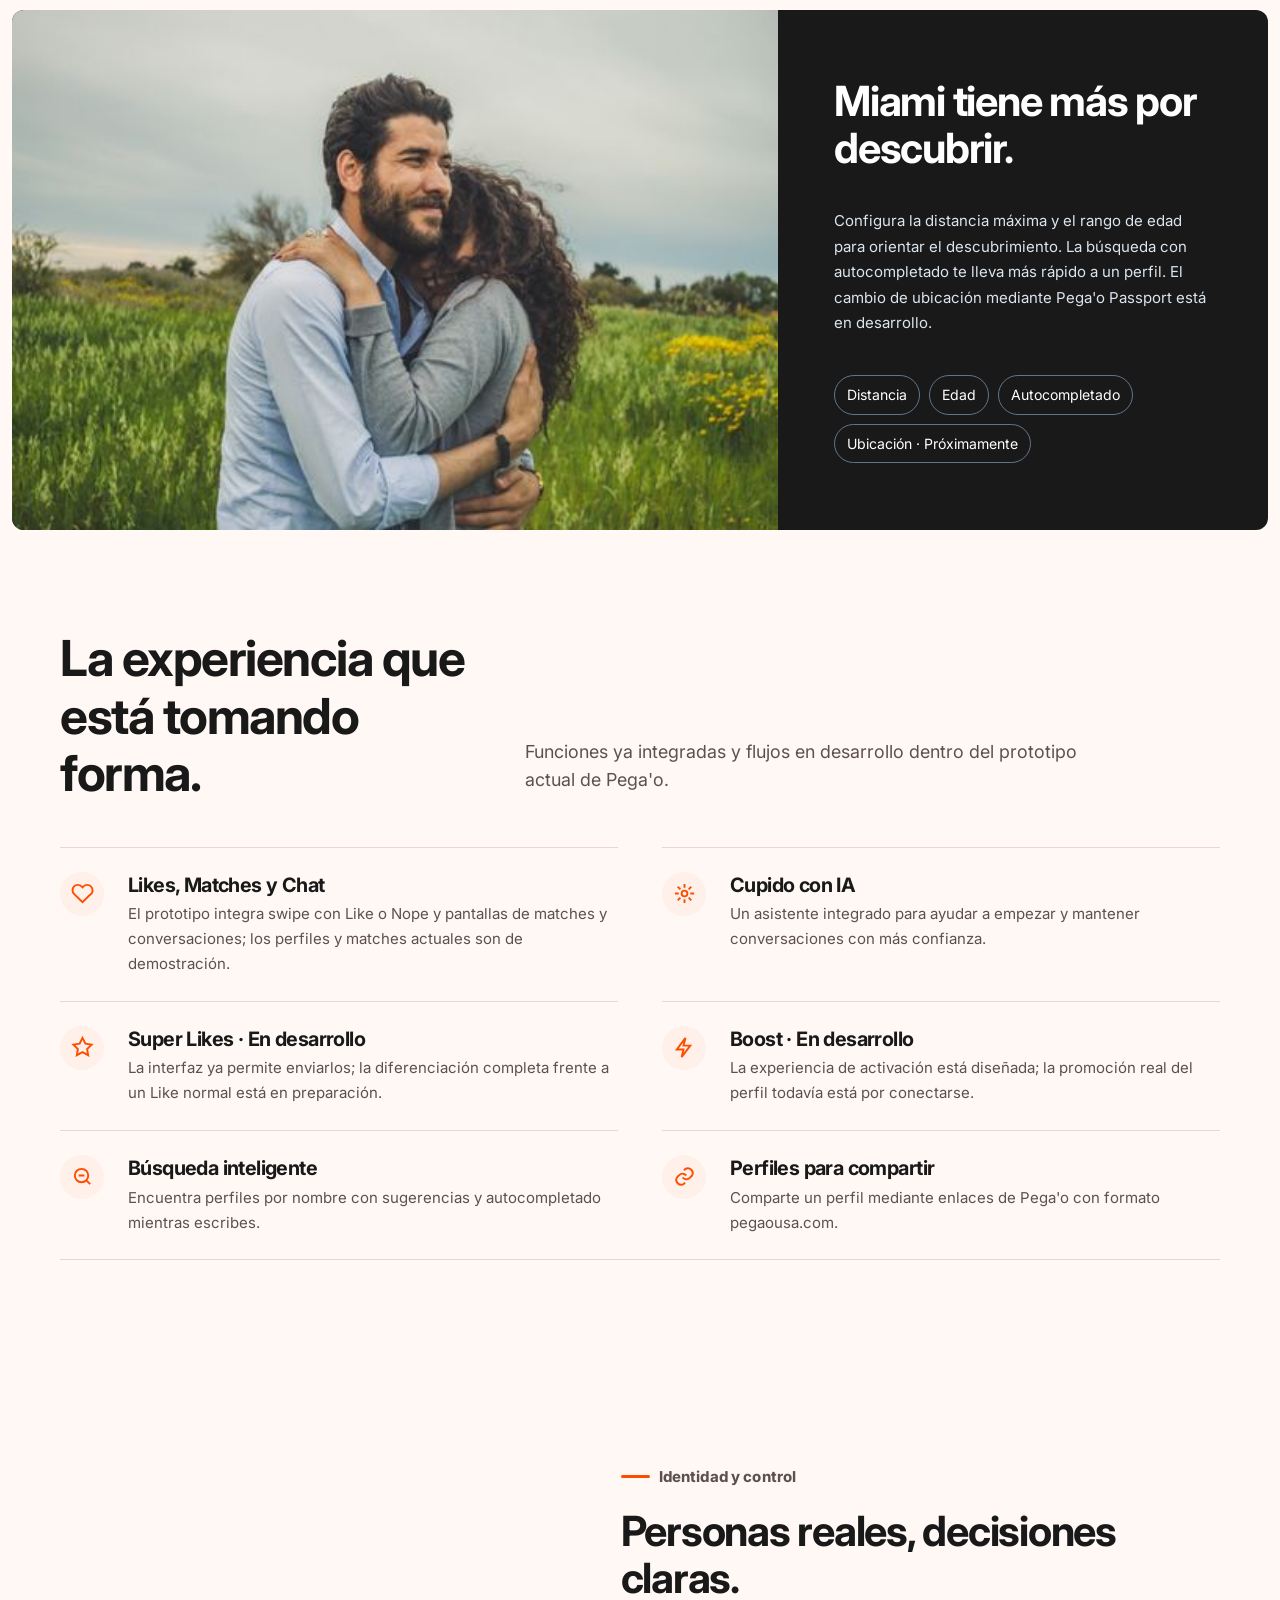
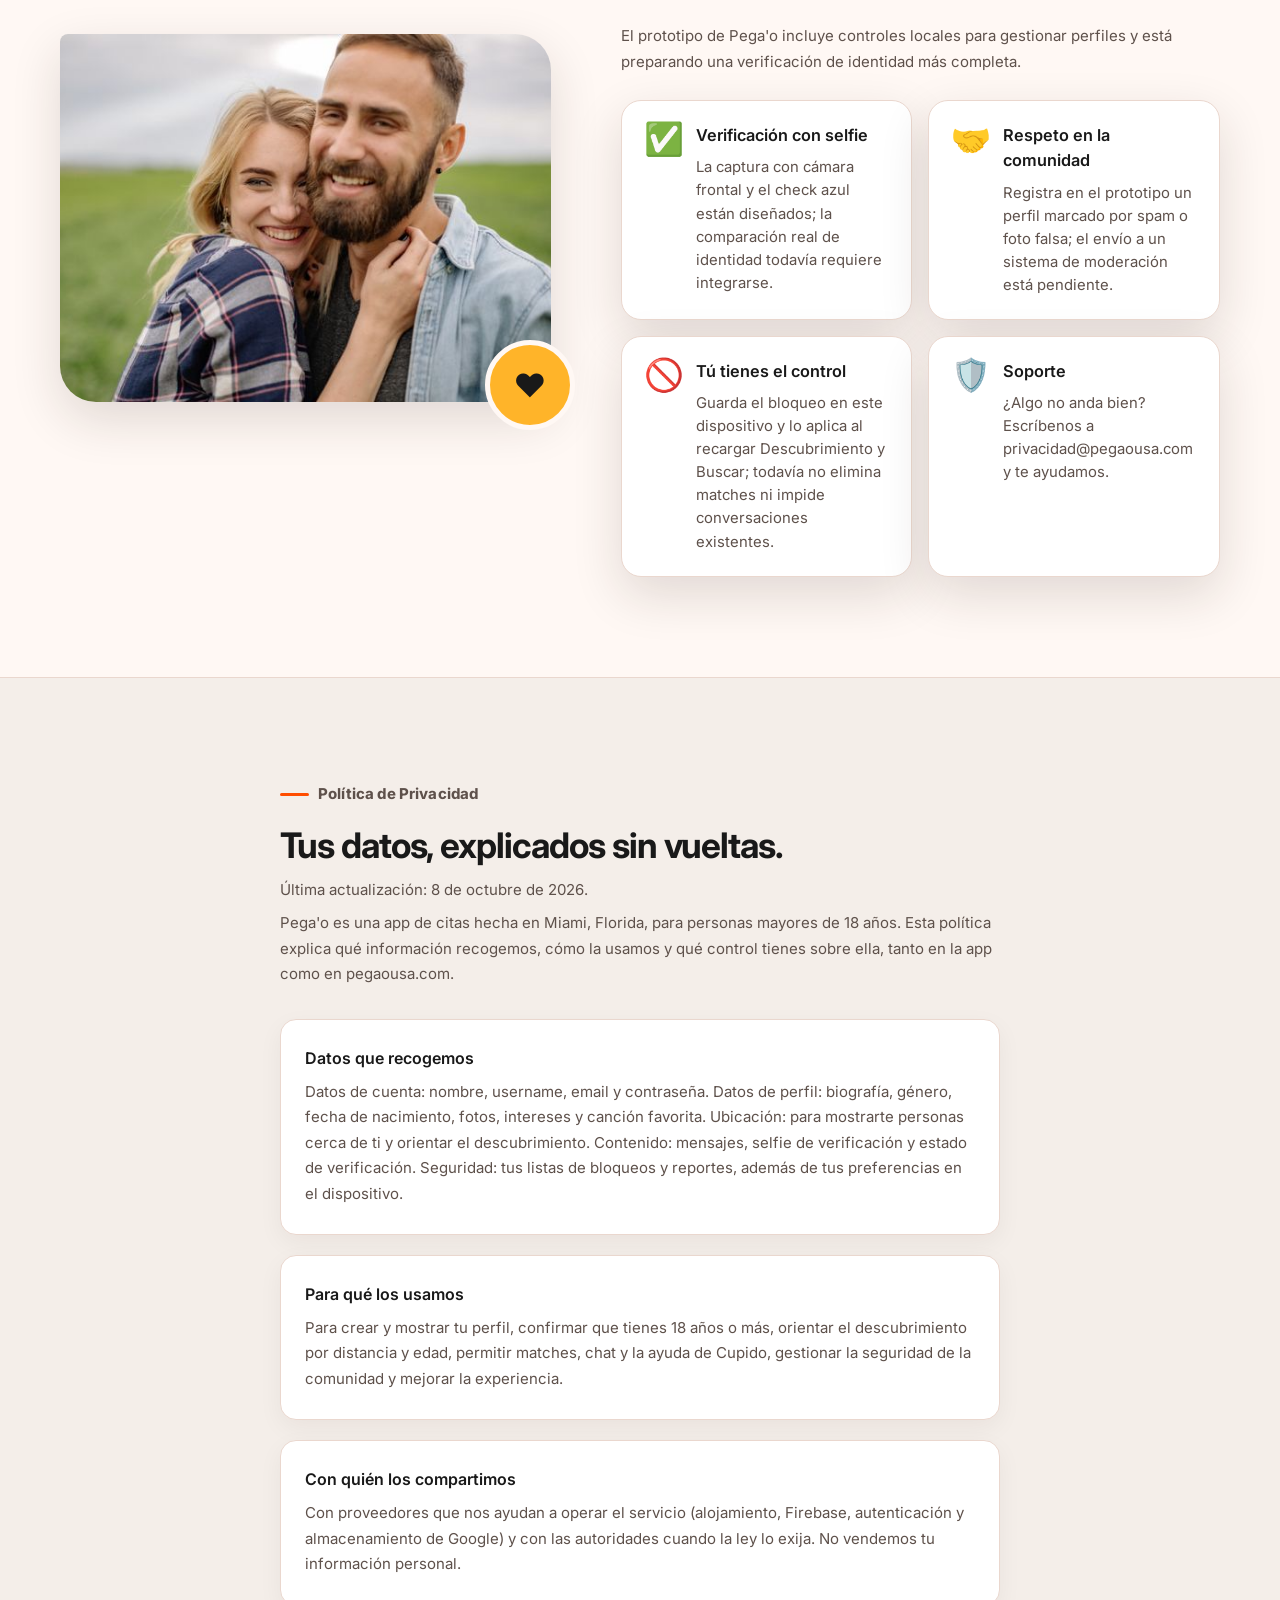
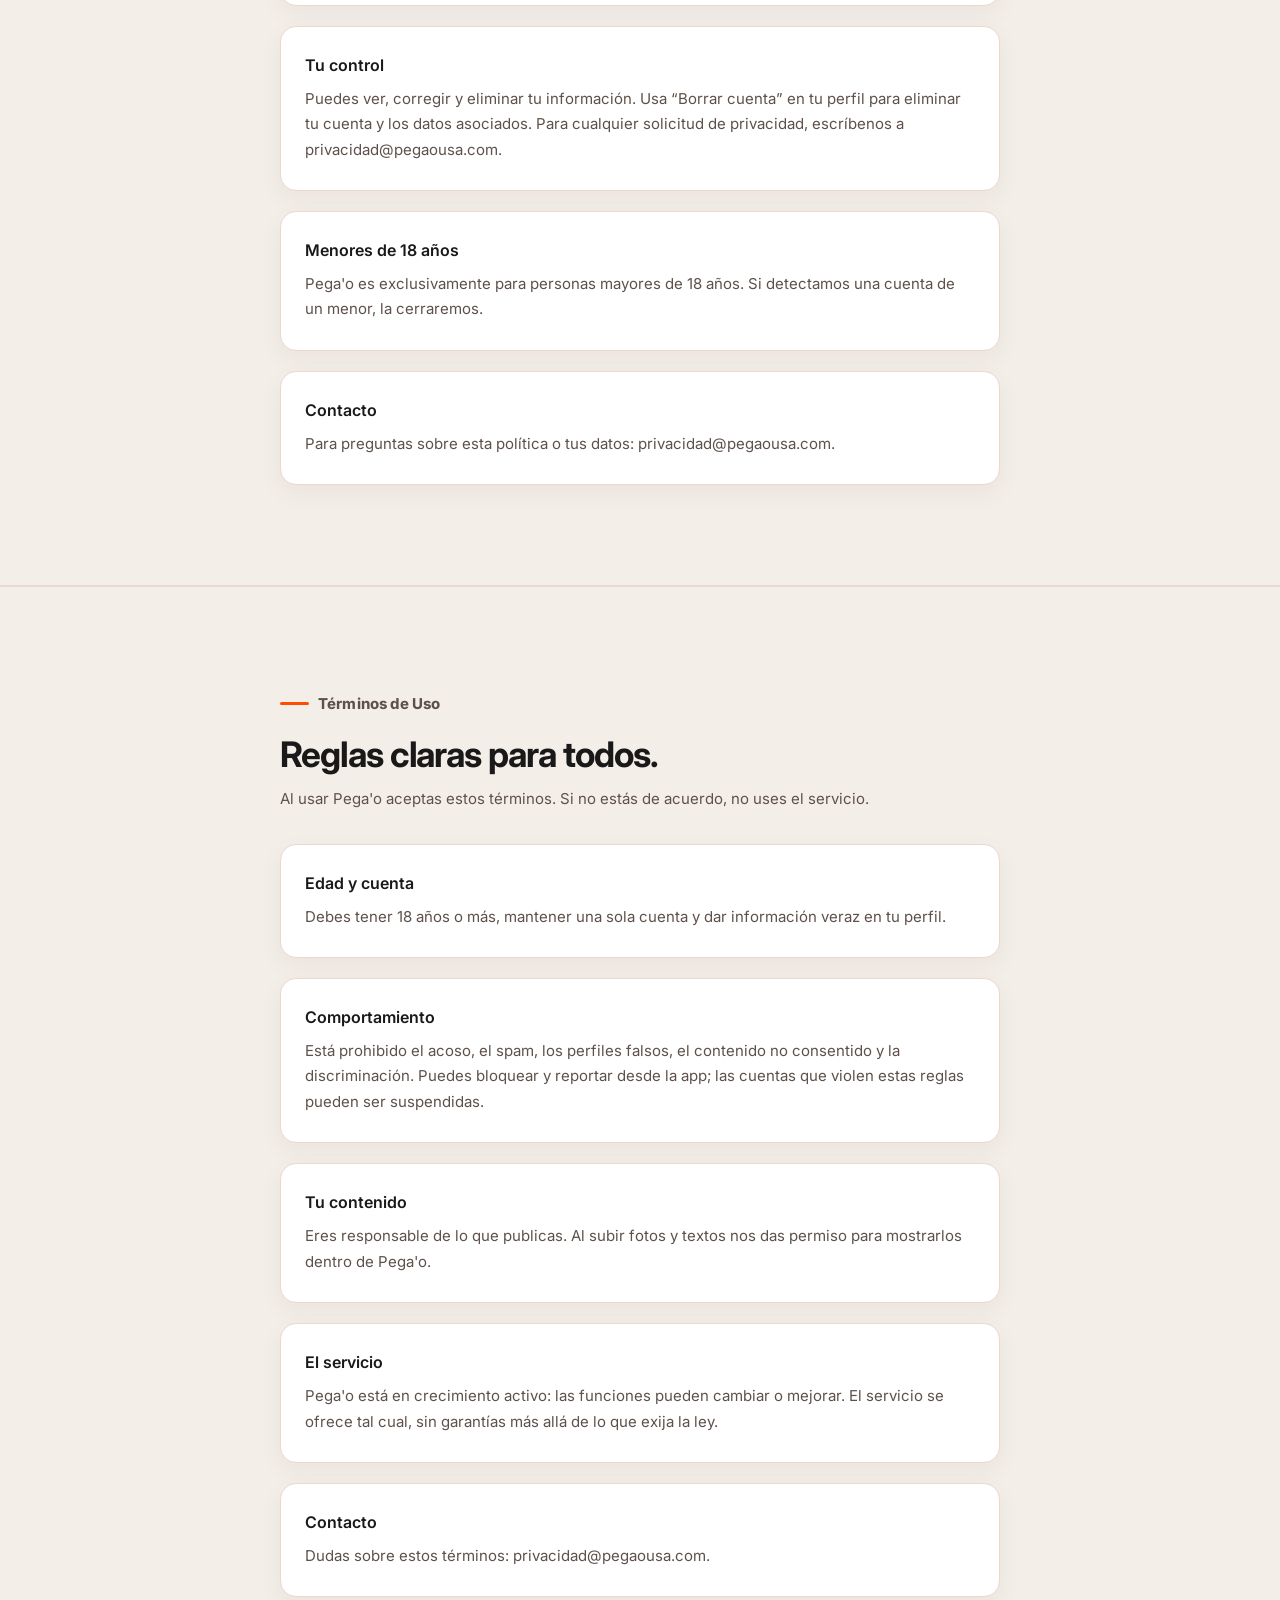
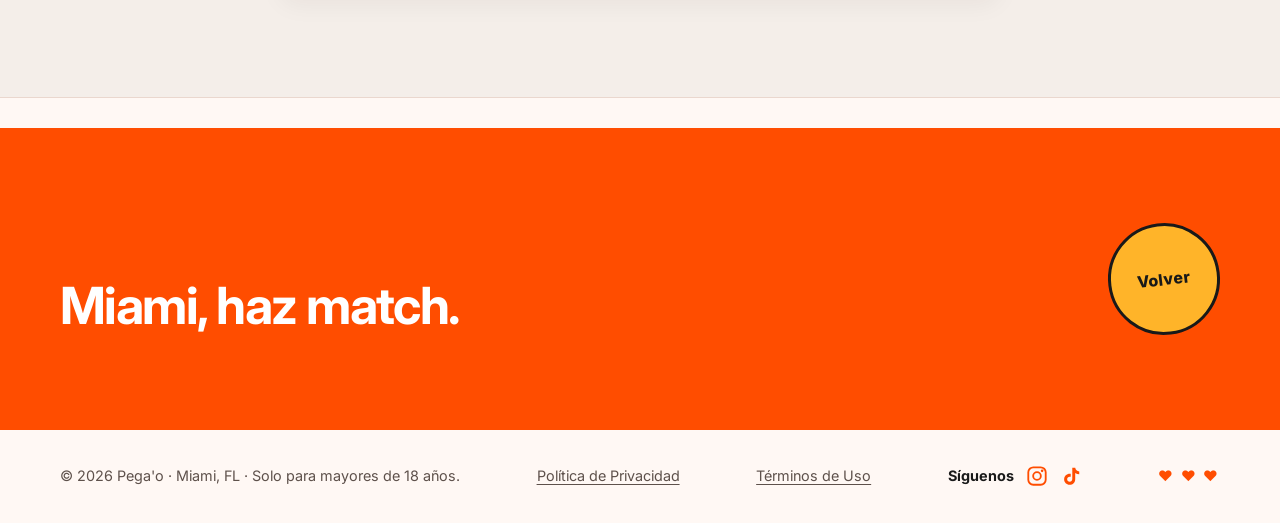
==== commit 037aa922: "fix: cupido closed by default + fundadores spacing Co-authored-by: Cursor <cursoragent@cursor.com>" ====
--- a/index.html
+++ b/index.html
@@ -113,8 +113,7 @@
     .button.secondary { background: transparent; }
     .button:hover { transform: translate(-2px, -2px); }
     .hero-art { position: relative; }
-    .hero-art::before { content: ""; position: absolute; inset: -22px 25% 18% -26px; background: var(--sun); border-radius: 45% 12% 42% 18%; transform: rotate(-3deg); }
-    .hero-art img { position: relative; width: 100%; aspect-ratio: 16/10; object-fit: cover; display: block; border-radius: 38px 8px 38px 8px; box-shadow: var(--shadow); }
+    .hero-art img { position: relative; width: 100%; aspect-ratio: 16/10; object-fit: cover; display: block; border-radius: 28px; box-shadow: 0 20px 40px rgba(0,0,0,0.1); }
     .spark { position: absolute; z-index: 3; width: 72px; height: 72px; right: -18px; top: -24px; color: var(--coral); transform: rotate(12deg); }
     .section { padding: 100px 0; }
     .section-head { display: grid; grid-template-columns: .75fr 1.25fr; gap: 48px; margin-bottom: 45px; align-items: end; }
@@ -204,8 +203,7 @@
       .kicker { font-size: .82rem; margin-bottom: 10px; }
       .hero { padding: 16px 0 40px; gap: 22px; }
       .hero-art { width: 100%; margin-left: 0; }
-      .hero-art::before { inset: -10px 16% 20% -10px; }
-      .hero-art img { border-radius: 20px 6px 20px 6px; }
+      .hero-art img { border-radius: 28px; }
       .spark { width: 44px; height: 44px; right: 0; top: -10px; }
       .age-note { font-size: .82rem; padding: 8px 10px; }
       .button { width: 100%; min-height: 46px; padding: 12px 16px; }
@@ -229,7 +227,8 @@
       .manifesto { padding: 48px 0 72px; }
       .round-link { width: 84px; height: 84px; font-size: .85rem; }
       .footer-inner { flex-direction: column; align-items: flex-start; }
-      #fundadores > div { padding: 24px 16px !important; }
+      #fundadores { margin-top: 48px; margin-bottom: 48px; }
+      #fundadores > div { padding: 48px 20px !important; max-width: 800px; }
     }
     @media (prefers-reduced-motion: reduce) {
       html { scroll-behavior: auto; }
@@ -268,8 +267,8 @@
     </section>
 
     
-<section class="wrap section" id="fundadores" aria-labelledby="fund-title" style="padding-top:10px">
-      <div style="background:#FF4D00;border-radius:20px;text-align:center;padding:40px 24px;max-width:600px;margin:0 auto;box-shadow:0 10px 30px rgba(255,77,0,.25)">
+<section class="wrap section" id="fundadores" aria-labelledby="fund-title" style="margin-top:80px;margin-bottom:80px;padding:0">
+      <div style="background:#FF4D00;border-radius:20px;text-align:center;padding:80px 24px;max-width:800px;margin:0 auto;box-shadow:0 10px 30px rgba(255,77,0,.25)">
         <p data-i18n="kFundKick" style="color:#fff;opacity:.9;margin:0 0 8px;font-weight:800;letter-spacing:1px;font-size:13px">⭐ PROGRAMA FUNDADORES</p>
         <h2 id="fund-title" data-i18n="kFundT" style="color:#fff;font-size:30px;margin:0 0 10px">Sé de los primeros 500 en tu ciudad</h2>
         <p data-i18n="kFundSub" style="color:#fff;opacity:.95;margin:0 0 18px;font-size:17px">Premium gratis de por vida para los primeros 500 con perfil completo y verificado.</p>
@@ -281,10 +280,10 @@
         <p data-i18n="kFundReq" style="color:#fff;opacity:.85;margin:0 0 22px;font-size:13px">Requisito: completa tu perfil y verifica tu identidad con una selfie en la app.</p>
         <form id="form-pegao" style="margin:0">
           <input type="hidden" name="fuente" value="fundadores">
-          <input type="text" name="nombre" required data-i18n-ph="kVipName" placeholder="Tu nombre" aria-label="Nombre" style="width:100%;padding:14px;border-radius:12px;border:none;margin-bottom:12px;font-size:16px;box-sizing:border-box">
-          <input type="tel" name="whatsapp" required data-i18n-ph="kVipWa" placeholder="Tu WhatsApp (305...)" aria-label="WhatsApp" style="width:100%;padding:14px;border-radius:12px;border:none;margin-bottom:12px;font-size:16px;box-sizing:border-box">
-          <input type="email" name="email" data-i18n-ph="kVipEmail" placeholder="Tu email" aria-label="Email" style="width:100%;padding:14px;border-radius:12px;border:none;margin-bottom:16px;font-size:16px;box-sizing:border-box">
-          <button type="submit" data-i18n="kFundBtn" style="width:100%;padding:14px;background:#111;color:#fff;border:none;border-radius:12px;font-weight:800;font-size:16px;cursor:pointer">QUIERO SER FUNDADOR →</button>
+          <input type="text" name="nombre" required data-i18n-ph="kVipName" placeholder="Tu nombre" aria-label="Nombre" style="width:100%;padding:14px;border-radius:12px;border:none;background:#fff;margin-bottom:12px;font-size:16px;box-sizing:border-box">
+          <input type="tel" name="whatsapp" required data-i18n-ph="kVipWa" placeholder="Tu WhatsApp (305...)" aria-label="WhatsApp" style="width:100%;padding:14px;border-radius:12px;border:none;background:#fff;margin-bottom:12px;font-size:16px;box-sizing:border-box">
+          <input type="email" name="email" data-i18n-ph="kVipEmail" placeholder="Tu email" aria-label="Email" style="width:100%;padding:14px;border-radius:12px;border:none;background:#fff;margin-bottom:16px;font-size:16px;box-sizing:border-box">
+          <button type="submit" data-i18n="kFundBtn" style="width:100%;padding:14px;background:#FF5A1F;color:#fff;border:none;border-radius:12px;font-weight:800;font-size:16px;cursor:pointer">QUIERO SER FUNDADOR →</button>
         </form>
         <p id="vip-ok" data-i18n="kFundOk" style="display:none;color:#fff;margin:15px 0 0;font-weight:700">¡Listo! Te avisamos por WhatsApp el día del lanzamiento para que reclames tu puesto de Fundador.</p>
       </div>
--- a/cupido.css
+++ b/cupido.css
@@ -1,45 +1,31 @@
 .cupido-float{
-  position:fixed;right:20px;bottom:20px;z-index:80;width:58px;height:58px;border:0;
-  border-radius:50%;background:var(--coral);color:#fff;font-size:26px;cursor:pointer;
-  box-shadow:0 10px 28px rgba(255,77,0,.4);
+  position:fixed;right:24px;bottom:24px;z-index:80;width:56px;height:56px;border:0;
+  border-radius:50%;background:#FF5A1F;color:#fff;font-size:24px;cursor:pointer;
+  box-shadow:0 8px 24px rgba(255,90,31,.35);
 }
 .cupido-float:hover{transform:scale(1.06)}
 .cupido-box{
-  display:none;position:fixed;right:20px;bottom:88px;z-index:80;width:min(340px,calc(100vw - 24px));
-  height:min(420px,62vh);background:var(--surface);color:var(--ink);border:1px solid var(--line);
-  border-radius:18px;box-shadow:var(--shadow);flex-direction:column;overflow:hidden;
+  display:none;position:fixed;right:24px;bottom:92px;z-index:80;
+  width:min(360px,calc(100vw - 24px));
+  height:320px;max-height:320px;
+  background:var(--surface);color:var(--ink);border:1px solid var(--line);
+  border-radius:20px;box-shadow:0 12px 40px rgba(0,0,0,.12);
+  flex-direction:column;overflow:hidden;
 }
 .cupido-box.on{display:flex}
 .cupido-hd{
   display:flex;justify-content:space-between;align-items:center;padding:12px 14px;
-  background:var(--coral);color:#fff;font-weight:800;
+  background:#FF5A1F;color:#fff;font-weight:700;
 }
 .cupido-hd button{background:none;border:0;color:#fff;font-size:22px;cursor:pointer}
 .cupido-msgs{flex:1;overflow:auto;padding:12px;display:flex;flex-direction:column;gap:8px}
 .cupido-msg{max-width:90%;padding:10px 12px;border-radius:14px;font-size:14px;line-height:1.4}
 .cupido-msg.bot{background:var(--soft-orange);align-self:flex-start}
-.cupido-msg.me{background:var(--coral);color:#fff;align-self:flex-end}
+.cupido-msg.me{background:#FF5A1F;color:#fff;align-self:flex-end}
 .cupido-form{display:flex;gap:8px;padding:10px;border-top:1px solid var(--line)}
 .cupido-form input{flex:1;min-width:0;border:1px solid var(--line);border-radius:12px;padding:10px 12px;font:inherit;font-size:16px}
-.cupido-form button{border:0;border-radius:12px;background:var(--coral);color:#fff;font-weight:800;padding:10px 14px;cursor:pointer}
+.cupido-form button{border:0;border-radius:12px;background:#FF5A1F;color:#fff;font-weight:700;padding:10px 14px;cursor:pointer}
 @media (max-width: 820px){
-  .cupido-float{width:48px;height:48px;right:12px;bottom:12px;font-size:20px}
-  .cupido-box{
-    right:12px;left:auto;bottom:72px;
-    width:min(300px,calc(100vw - 24px));
-    height:min(38vh,300px);max-height:300px;
-    border-radius:14px;
-  }
-  .cupido-hd{padding:10px 12px}
-  .cupido-hd b{font-size:13px}
-  .cupido-msgs{padding:10px}
-  .cupido-msg{font-size:13px;padding:8px 10px}
-  .cupido-form{padding:8px}
-  .cupido-form button{padding:9px 12px;font-size:13px}
+  .cupido-float{right:16px;bottom:16px}
+  .cupido-box{right:16px;bottom:84px;width:min(360px,calc(100vw - 24px));height:320px;max-height:320px}
 }
-@media (max-width: 420px){
-  .cupido-box{
-    height:min(34vh,260px);max-height:260px;
-    width:min(280px,calc(100vw - 24px));
-  }
-}
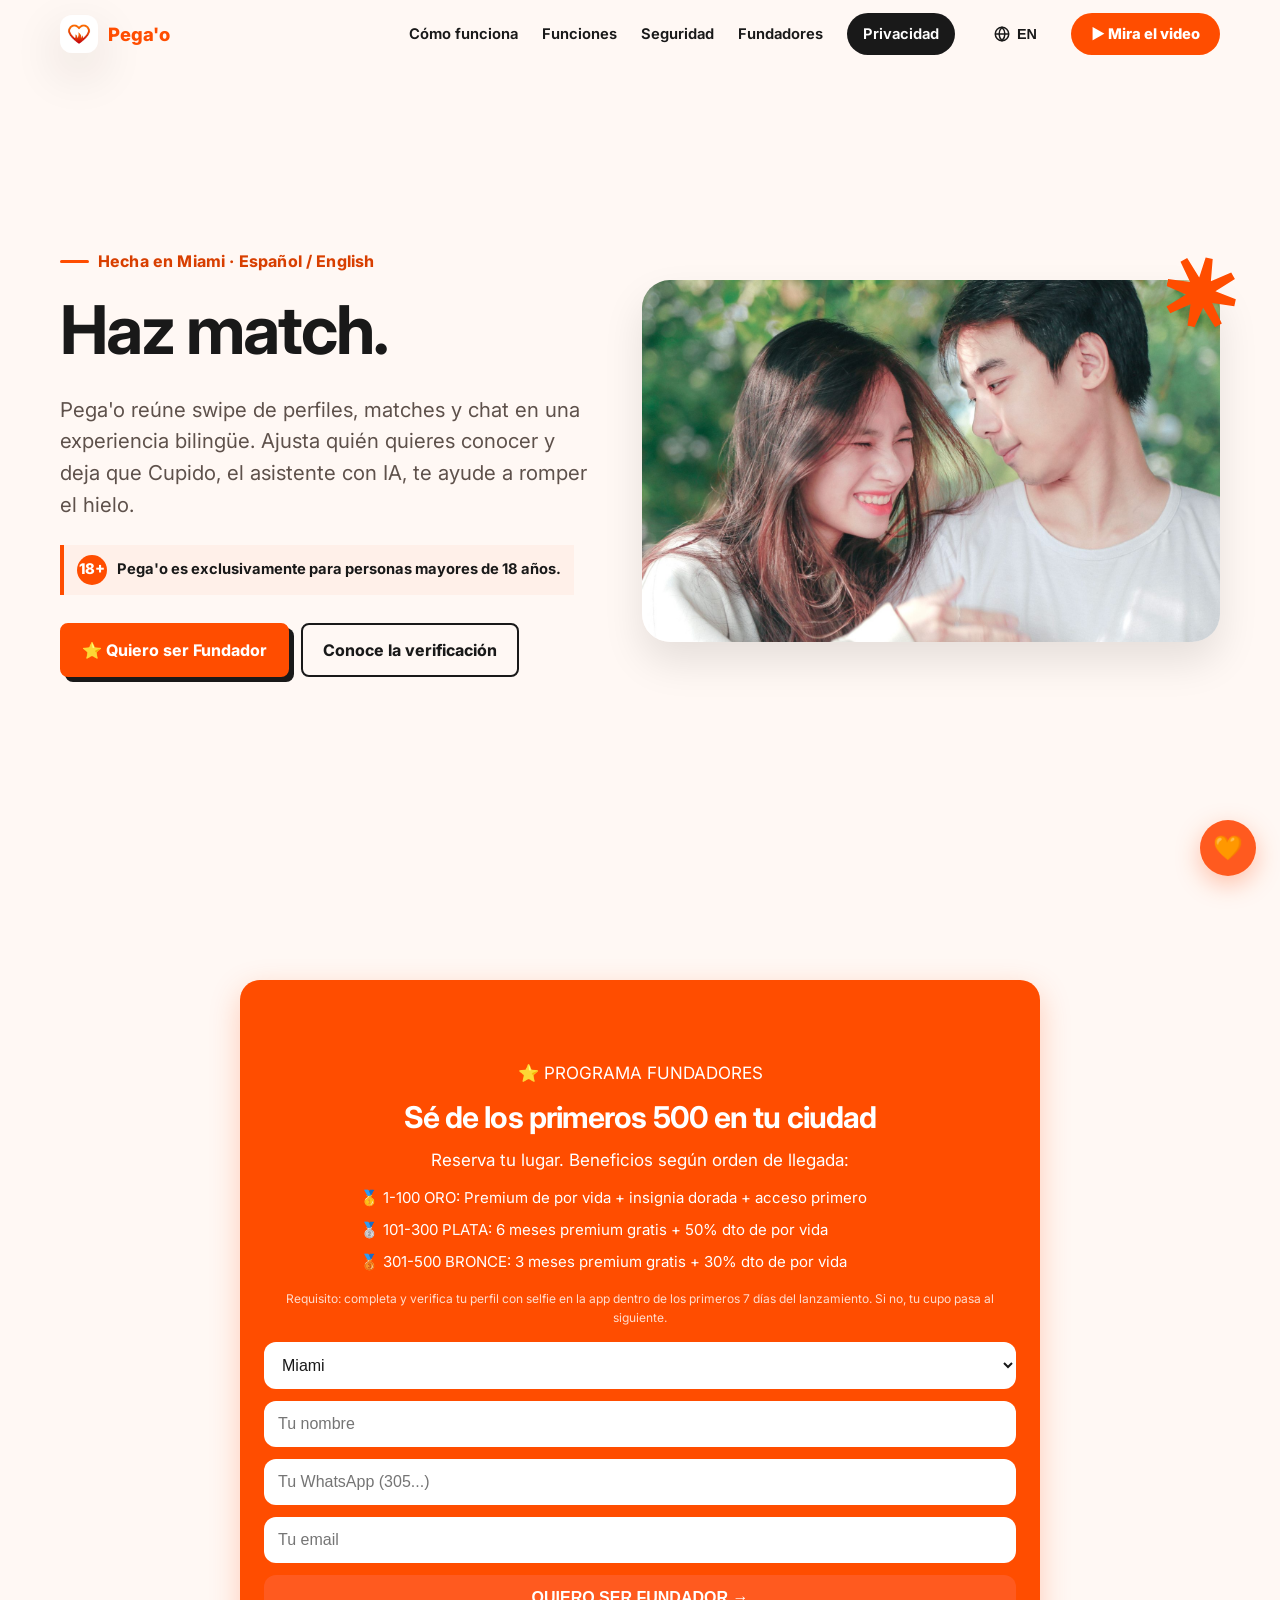
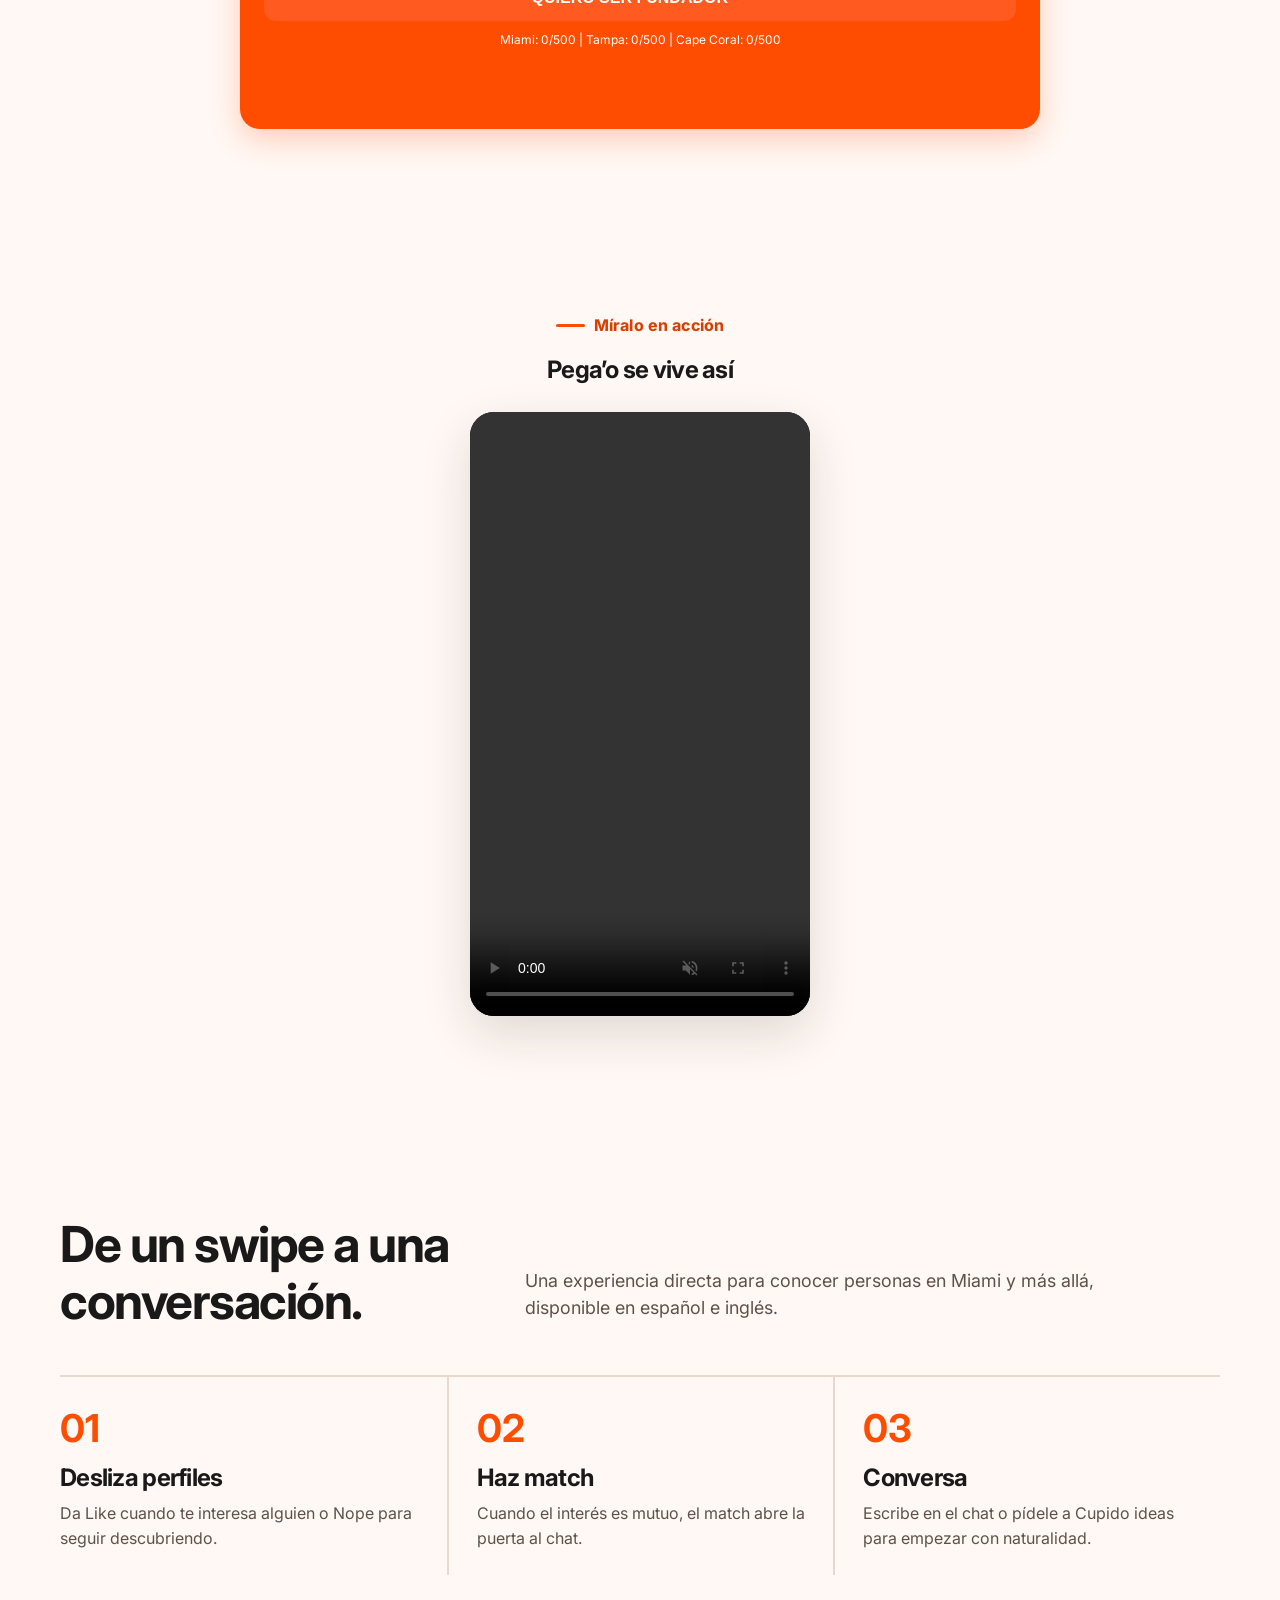
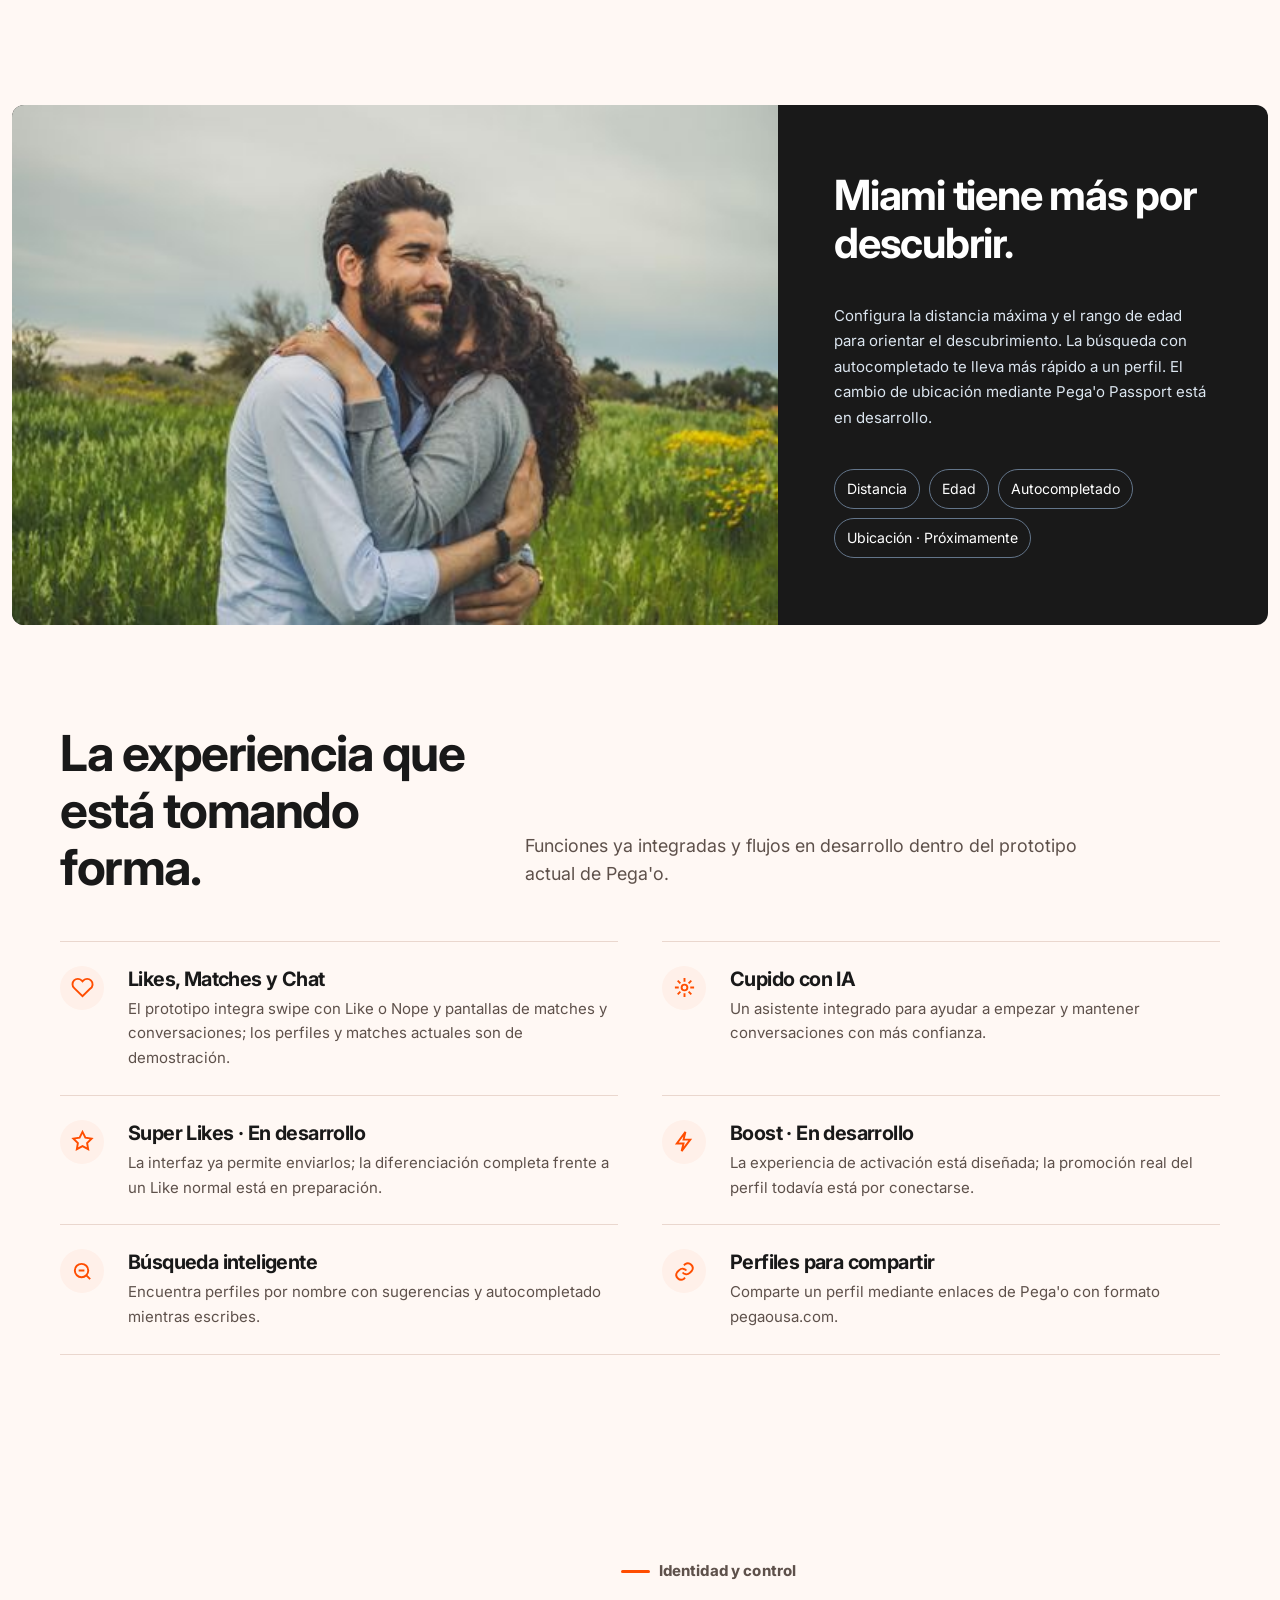
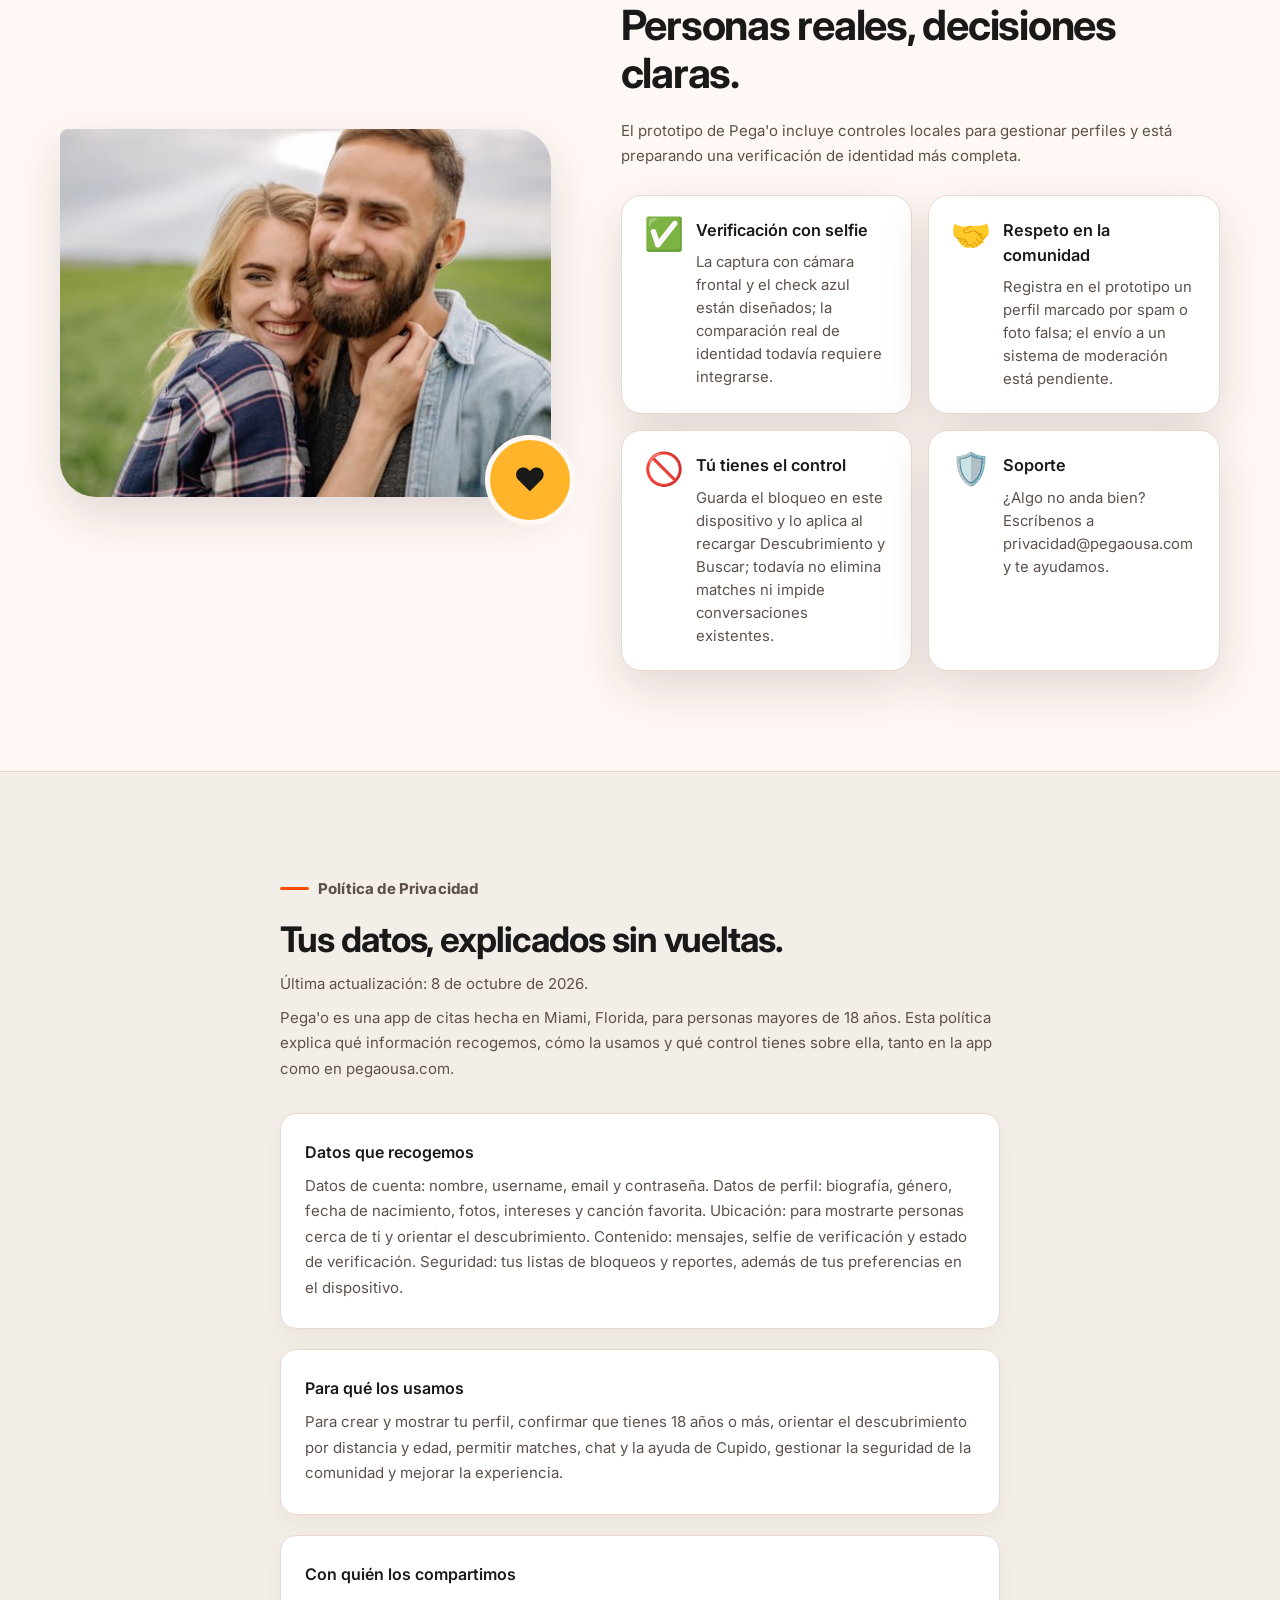
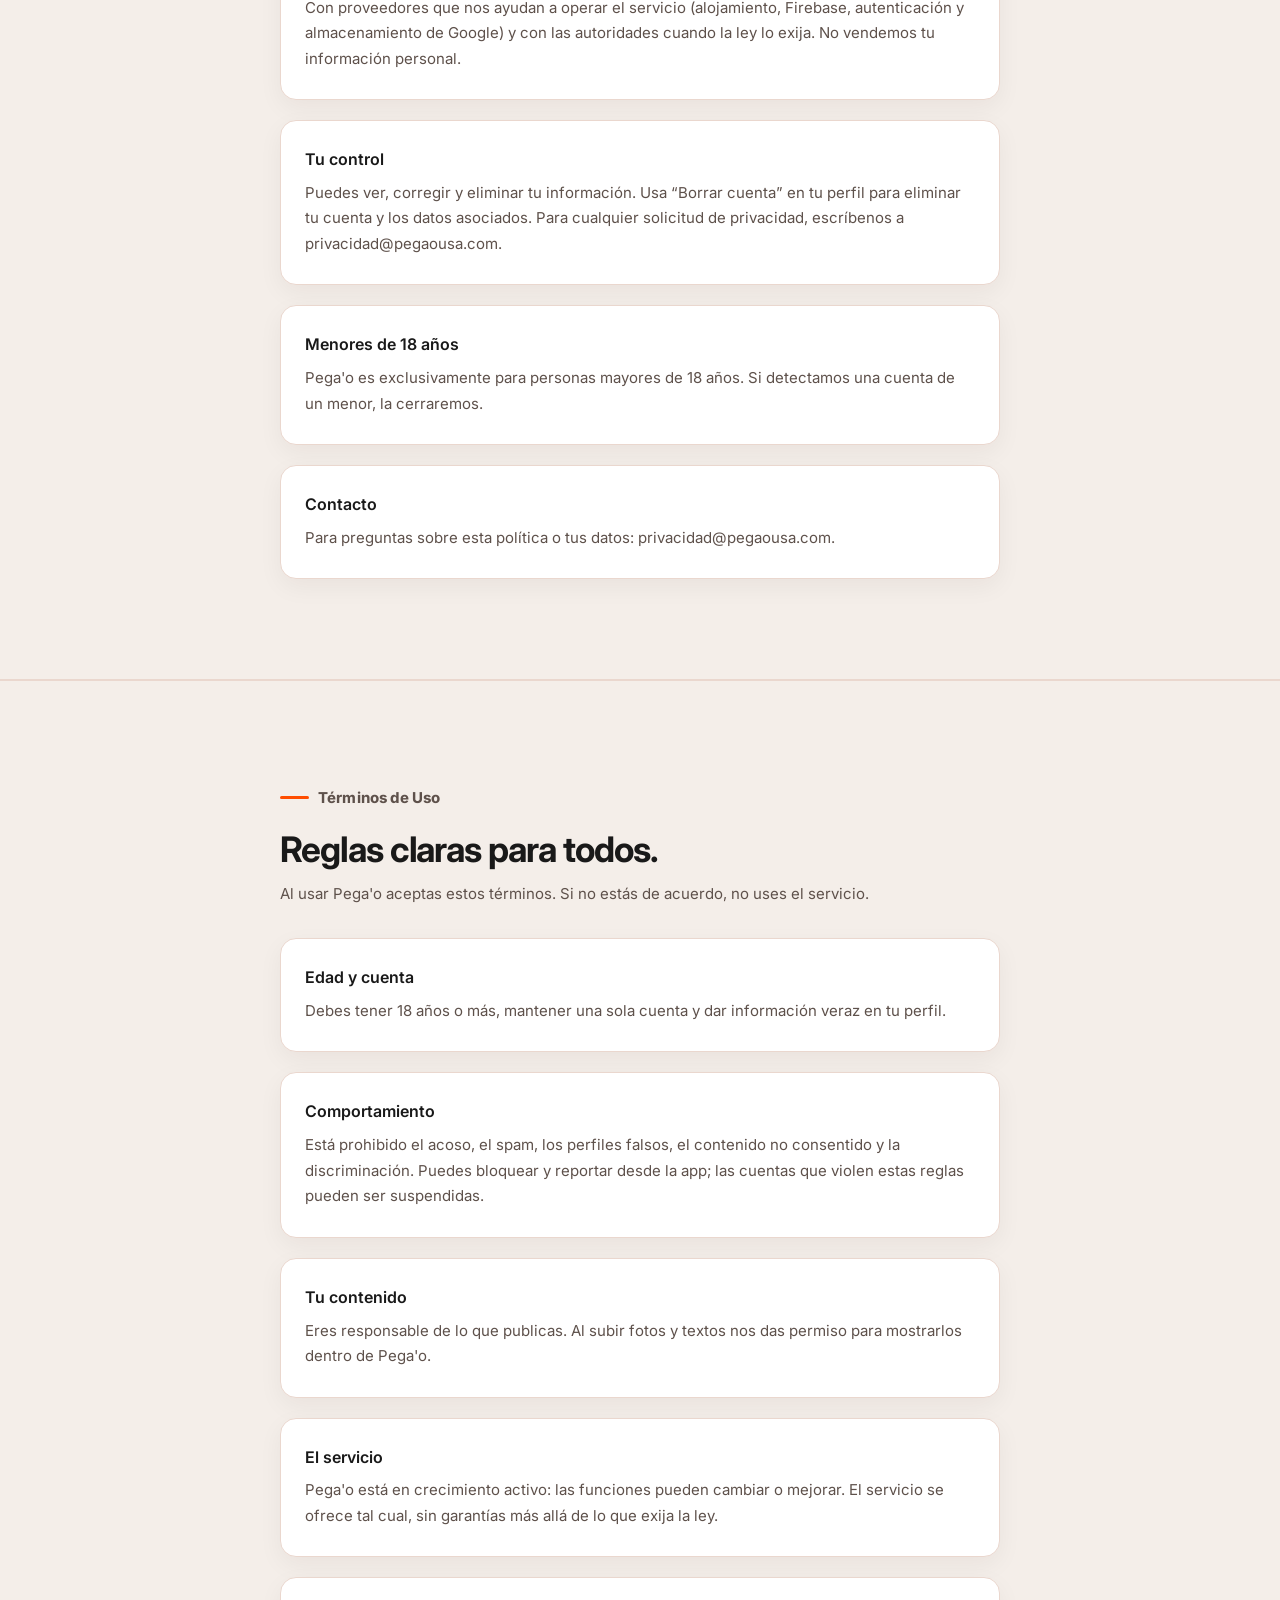
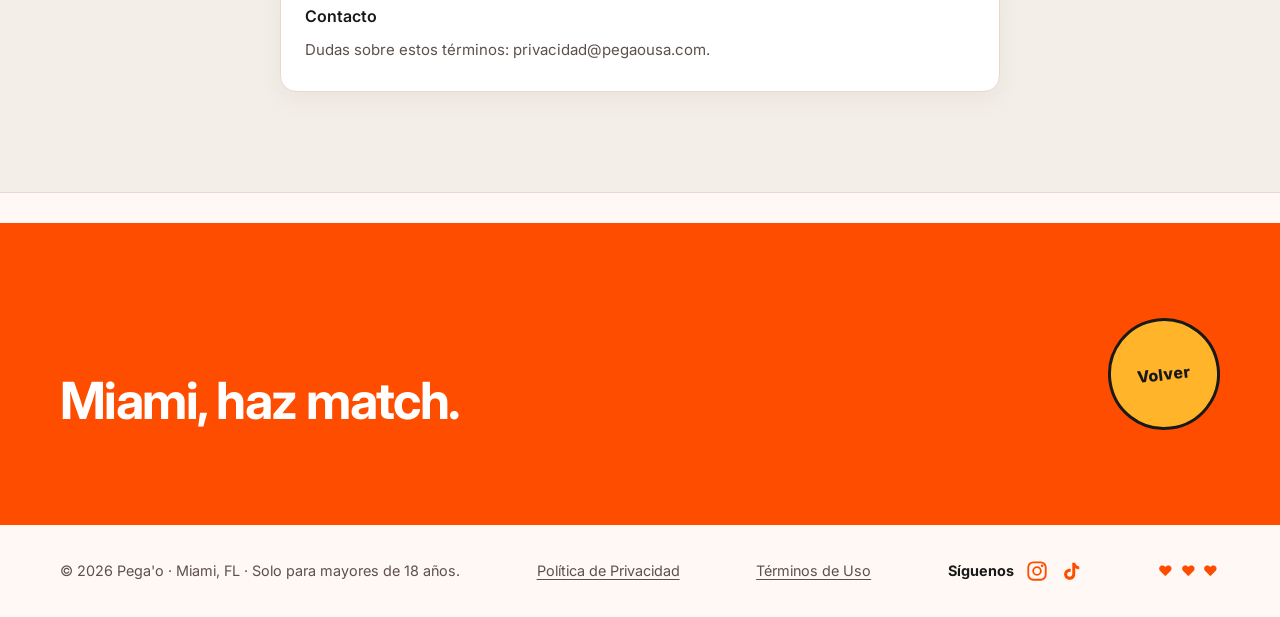
==== commit 9bfa2670: "feat: fundadores 500 por ciudad con tiers Oro Plata Bronce + 7 dias verificacion Co-authored-by: Cur" ====
--- a/index.html
+++ b/index.html
@@ -163,6 +163,44 @@
     .privacy-card h3, .terms-card h3 { font-family: Inter, sans-serif; font-weight: 600; font-size: 16px; letter-spacing: 0; line-height: 1.3; margin: 0 0 10px; }
     .privacy-card p, .terms-card p { color: var(--muted); font-size: 15px; line-height: 1.7; margin: 0; }
     .privacy-contact { display: inline-block; margin-top: 8px; color: var(--coral-dark); font-weight: 600; }
+    .fundadores-box {
+      background: #FF4D00;
+      color: #fff;
+      border-radius: 20px;
+      text-align: center;
+      padding: 80px 24px;
+      max-width: 800px;
+      margin: 0 auto;
+      box-shadow: 0 10px 30px rgba(255,77,0,.25);
+    }
+    .fundadores-box h2 { color: #fff; font-size: 30px; margin: 0 0 12px; font-weight: 700; }
+    .fundadores-box > p { margin: 0 0 14px; font-size: 17px; }
+    .fundadores-box ul { list-style: none; padding: 0; margin: 0 auto 18px; text-align: left; max-width: 560px; }
+    .fundadores-box li { margin: 0 0 10px; font-size: 15px; line-height: 1.45; }
+    .fundadores-box input,
+    .fundadores-box select {
+      width: 100%;
+      padding: 14px;
+      border-radius: 12px;
+      border: none;
+      background: #fff;
+      color: #191919;
+      margin-bottom: 12px;
+      font-size: 16px;
+      box-sizing: border-box;
+    }
+    .fundadores-box button {
+      width: 100%;
+      padding: 14px;
+      background: #FF5A1F;
+      color: #fff;
+      border: none;
+      border-radius: 12px;
+      font-weight: 800;
+      font-size: 16px;
+      cursor: pointer;
+    }
+    #successMsg { margin-top: 16px; font-weight: 700; line-height: 1.5; }
     @media (prefers-color-scheme: dark) {
       .privacy, .terms { background: #120e0c; }
       .privacy-card, .terms-card { background: var(--surface); }
@@ -228,7 +266,7 @@
       .round-link { width: 84px; height: 84px; font-size: .85rem; }
       .footer-inner { flex-direction: column; align-items: flex-start; }
       #fundadores { margin-top: 48px; margin-bottom: 48px; }
-      #fundadores > div { padding: 48px 20px !important; max-width: 800px; }
+      .fundadores-box { padding: 48px 20px; }
     }
     @media (prefers-reduced-motion: reduce) {
       html { scroll-behavior: auto; }
@@ -268,42 +306,86 @@
 
     
 <section class="wrap section" id="fundadores" aria-labelledby="fund-title" style="margin-top:80px;margin-bottom:80px;padding:0">
-      <div style="background:#FF4D00;border-radius:20px;text-align:center;padding:80px 24px;max-width:800px;margin:0 auto;box-shadow:0 10px 30px rgba(255,77,0,.25)">
-        <p data-i18n="kFundKick" style="color:#fff;opacity:.9;margin:0 0 8px;font-weight:800;letter-spacing:1px;font-size:13px">⭐ PROGRAMA FUNDADORES</p>
-        <h2 id="fund-title" data-i18n="kFundT" style="color:#fff;font-size:30px;margin:0 0 10px">Sé de los primeros 500 en tu ciudad</h2>
-        <p data-i18n="kFundSub" style="color:#fff;opacity:.95;margin:0 0 18px;font-size:17px">Premium gratis de por vida para los primeros 500 con perfil completo y verificado.</p>
-        <ul style="list-style:none;padding:0;margin:0 0 18px;text-align:left;display:inline-block">
-          <li data-i18n="kFundB1" style="color:#fff;margin:0 0 8px;font-size:15px">👑 Premium de por vida, sin pagar nunca</li>
-          <li data-i18n="kFundB2" style="color:#fff;margin:0 0 8px;font-size:15px">🏅 Insignia dorada de Fundador en tu perfil</li>
-          <li data-i18n="kFundB3" style="color:#fff;margin:0 0 8px;font-size:15px">🚀 Entra antes que nadie el día del lanzamiento</li>
-        </ul>
-        <p data-i18n="kFundReq" style="color:#fff;opacity:.85;margin:0 0 22px;font-size:13px">Requisito: completa tu perfil y verifica tu identidad con una selfie en la app.</p>
-        <form id="form-pegao" style="margin:0">
-          <input type="hidden" name="fuente" value="fundadores">
-          <input type="text" name="nombre" required data-i18n-ph="kVipName" placeholder="Tu nombre" aria-label="Nombre" style="width:100%;padding:14px;border-radius:12px;border:none;background:#fff;margin-bottom:12px;font-size:16px;box-sizing:border-box">
-          <input type="tel" name="whatsapp" required data-i18n-ph="kVipWa" placeholder="Tu WhatsApp (305...)" aria-label="WhatsApp" style="width:100%;padding:14px;border-radius:12px;border:none;background:#fff;margin-bottom:12px;font-size:16px;box-sizing:border-box">
-          <input type="email" name="email" data-i18n-ph="kVipEmail" placeholder="Tu email" aria-label="Email" style="width:100%;padding:14px;border-radius:12px;border:none;background:#fff;margin-bottom:16px;font-size:16px;box-sizing:border-box">
-          <button type="submit" data-i18n="kFundBtn" style="width:100%;padding:14px;background:#FF5A1F;color:#fff;border:none;border-radius:12px;font-weight:800;font-size:16px;cursor:pointer">QUIERO SER FUNDADOR →</button>
-        </form>
-        <p id="vip-ok" data-i18n="kFundOk" style="display:none;color:#fff;margin:15px 0 0;font-weight:700">¡Listo! Te avisamos por WhatsApp el día del lanzamiento para que reclames tu puesto de Fundador.</p>
-      </div>
-    </section>
-    <script>
-    (function(){
-      var VIP_SCRIPT_URL = 'https://script.google.com/macros/s/AKfycbwBrbxMRxuEqhYoZ3ISibOrd0f2y1lQc5zOKkZyZxsk6_CgVcZCe0VS84RTJ5mF9ser/exec';
-      var form = document.getElementById('form-pegao');
-      if(!form) return;
-      form.addEventListener('submit', function(e){
-        e.preventDefault();
-        if(VIP_SCRIPT_URL.indexOf('PEGA_TU_URL') === 0){ alert('Formulario en configuración — vuelve pronto.'); return; }
-        var btn = form.querySelector('button[type=submit]');
-        btn.disabled = true;
-        fetch(VIP_SCRIPT_URL, { method: 'POST', body: new FormData(form) })
-          .then(function(){ form.style.display = 'none'; document.getElementById('vip-ok').style.display = 'block'; })
-          .catch(function(){ btn.disabled = false; alert('Hubo un problema, intenta de nuevo.'); });
-      });
-    })();
-    </script>
+<div class="fundadores-box">
+  <p>⭐ PROGRAMA FUNDADORES</p>
+  <h2 id="fund-title">Sé de los primeros 500 en tu ciudad</h2>
+  <p>Reserva tu lugar. Beneficios según orden de llegada:</p>
+  <ul>
+    <li>🥇 1-100 ORO: Premium de por vida + insignia dorada + acceso primero</li>
+    <li>🥈 101-300 PLATA: 6 meses premium gratis + 50% dto de por vida</li>
+    <li>🥉 301-500 BRONCE: 3 meses premium gratis + 30% dto de por vida</li>
+  </ul>
+  <p style="font-size:12px; opacity:0.8;">Requisito: completa y verifica tu perfil con selfie en la app dentro de los primeros 7 días del lanzamiento. Si no, tu cupo pasa al siguiente.</p>
+  <select id="citySelect">
+    <option value="miami">Miami</option>
+    <option value="tampa">Tampa</option>
+    <option value="cape-coral">Cape Coral</option>
+  </select>
+  <input id="name" placeholder="Tu nombre" />
+  <input id="whatsapp" placeholder="Tu WhatsApp (305...)" />
+  <input id="email" placeholder="Tu email" />
+  <button type="button" id="btnFundador">QUIERO SER FUNDADOR →</button>
+  <div id="successMsg" style="display:none;"></div>
+  <div id="cityCounts" style="margin-top:10px; font-size:12px;"></div>
+</div>
+</section>
+<script>
+(function(){
+  function getCityCount(city) {
+    return parseInt(localStorage.getItem('pegao_count_' + city) || '0', 10);
+  }
+  function cityLabel(city) {
+    if (city === 'cape-coral') return 'Cape Coral';
+    if (city === 'tampa') return 'Tampa';
+    return 'Miami';
+  }
+  function saveFounder() {
+    var city = document.getElementById('citySelect').value;
+    var name = document.getElementById('name').value.trim();
+    var email = document.getElementById('email').value.trim();
+    var whatsapp = document.getElementById('whatsapp').value.trim();
+    if (!name || !email) return alert('Completa nombre y email');
+    var count = getCityCount(city) + 1;
+    if (count > 500) return alert('Ya somos 500 en ' + cityLabel(city) + '. Te ponemos en lista de espera.');
+    var tier = count <= 100 ? 'ORO' : count <= 300 ? 'PLATA' : 'BRONCE';
+    var benefit = tier === 'ORO' ? 'Premium de por vida' : tier === 'PLATA' ? '6 meses gratis + 50% off' : '3 meses gratis + 30% off';
+    var founder = {
+      name: name,
+      email: email,
+      whatsapp: whatsapp,
+      city: city,
+      number: count,
+      tier: tier,
+      benefit: benefit,
+      code: 'PEGAO-' + city.slice(0, 3).toUpperCase() + '-' + count + '-' + tier,
+      date: new Date().toISOString()
+    };
+    localStorage.setItem('pegao_count_' + city, String(count));
+    var db = JSON.parse(localStorage.getItem('pegao_founders_db') || '[]');
+    db.push(founder);
+    localStorage.setItem('pegao_founders_db', JSON.stringify(db));
+    localStorage.setItem('pegao_founder', JSON.stringify(founder));
+    var msg = document.getElementById('successMsg');
+    msg.style.display = 'block';
+    msg.innerHTML = '🔥 Eres Fundador #' + count + ' de 500 en ' + cityLabel(city).toUpperCase() + ' - Nivel ' + tier +
+      '<br>Beneficio: ' + benefit +
+      '<br>Código: ' + founder.code +
+      '<br>Te avisamos automático a ' + email + " cuando salga Pega'o";
+    // TODO: supabase.from('founders').insert(founder)
+    updateCounts();
+  }
+  function updateCounts() {
+    var el = document.getElementById('cityCounts');
+    if (!el) return;
+    el.textContent = ['miami', 'tampa', 'cape-coral'].map(function(c) {
+      return cityLabel(c) + ': ' + getCityCount(c) + '/500';
+    }).join(' | ');
+  }
+  var btn = document.getElementById('btnFundador');
+  if (btn) btn.onclick = saveFounder;
+  updateCounts();
+})();
+</script>
 
     <section class="wrap section video-section" id="video" aria-labelledby="video-title">
   <p class="kicker" data-i18n="kVideoK">Míralo en acción</p>
